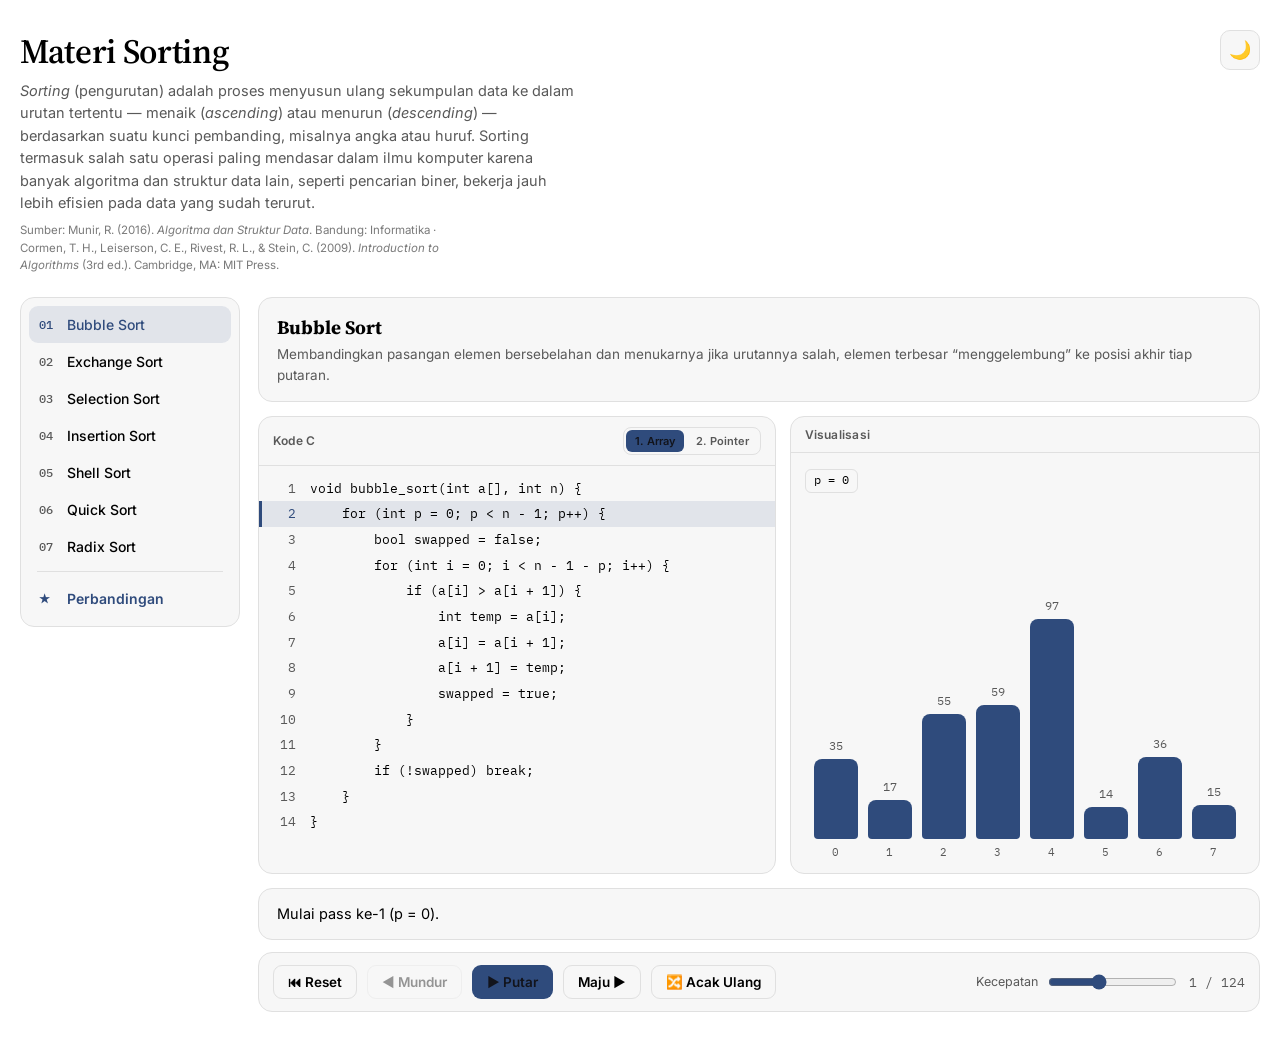
==== lab.html @ ccf7da71 "Split" ====
<!DOCTYPE html>
<html lang="id">

<head>
  <meta charset="UTF-8">
  <meta name="viewport" content="width=device-width, initial-scale=1, viewport-fit=cover">
  <title>Materi Sorting — Laboratorium Algoritma Pengurutan</title>
  <link rel="preconnect" href="https://fonts.googleapis.com">
  <link rel="preconnect" href="https://fonts.gstatic.com" crossorigin>
  <link
    href="https://fonts.googleapis.com/css2?family=Source+Serif+4:opsz,wght@8..60,500;8..60,600;8..60,700&family=Inter:wght@400;500;600;700&family=IBM+Plex+Mono:wght@400;500;600;700&display=swap"
    rel="stylesheet">
  <style>
    :root {
      box-sizing: border-box;
      padding-top: env(safe-area-inset-top, 0px);
      padding-bottom: env(safe-area-inset-bottom, 0px);
      --bg: #121212;
      --panel: #1A1A1A;
      --panel-2: #1A1A1A80;
      --border: #2C2C2C;
      --text: #ECECEC;
      --muted: #9A9A9A;
      --accent: #8FADDD;
      --accent-soft: #8FADDD22;
      --amber: #E0B15E;
      --coral: #E0897B;
      --sage: #84CB9C;
      --violet: #C6A6E0;
      --mono: 'IBM Plex Mono', ui-monospace, monospace;
      --sans: 'Inter', system-ui, sans-serif;
      --serif: 'Source Serif 4', Georgia, serif;
    }

    @media (prefers-color-scheme: light) {
      :root:not([data-theme="dark"]) {
        --bg: #FFFFFF;
        --panel: #F7F7F7;
        --panel-2: #F7F7F7A0;
        --border: #E0E0E0;
        --text: #000000;
        --muted: #595959;
        --accent: #2F4B7C;
        --accent-soft: #2F4B7C1c;
        --amber: #B9862E;
        --coral: #A63A2E;
        --sage: #3E7D53;
        --violet: #7C5AA6;
      }
    }

    :root[data-theme="light"] {
      --bg: #FFFFFF;
      --panel: #F7F7F7;
      --panel-2: #F7F7F7A0;
      --border: #E0E0E0;
      --text: #000000;
      --muted: #595959;
      --accent: #2F4B7C;
      --accent-soft: #2F4B7C1c;
      --amber: #B9862E;
      --coral: #A63A2E;
      --sage: #3E7D53;
      --violet: #7C5AA6;
    }

    :root[data-theme="dark"] {
      --bg: #121212;
      --panel: #1A1A1A;
      --panel-2: #1A1A1A80;
      --border: #2C2C2C;
      --text: #ECECEC;
      --muted: #9A9A9A;
      --accent: #8FADDD;
      --accent-soft: #8FADDD22;
      --amber: #E0B15E;
      --coral: #E0897B;
      --sage: #84CB9C;
      --violet: #C6A6E0;
    }

    html {
      scroll-padding-top: env(safe-area-inset-top, 0px);
      height: 100%;
      -webkit-text-size-adjust: 100%;
    }

    * {
      box-sizing: border-box;
    }

    body {
      margin: 0;
      min-height: 100%;
      background: var(--bg);
      color: var(--text);
      font-family: var(--sans);
      -webkit-font-smoothing: antialiased;
    }

    h1,
    h2,
    h3 {
      font-family: var(--serif);
      font-weight: 600;
    }

    .app {
      max-width: 1280px;
      margin: 0 auto;
      padding: 28px 20px 40px;
    }

    header.top {
      margin-bottom: 22px;
      display: flex;
      align-items: flex-start;
      justify-content: space-between;
      gap: 16px;
    }

    header.top .top-text {
      flex: 1;
      min-width: 0;
    }

    header.top h1 {
      font-size: clamp(24px, 3.4vw, 34px);
      margin: 0 0 6px;
      font-weight: 600;
      letter-spacing: -0.01em;
    }

    header.top p {
      margin: 0;
      color: var(--muted);
      font-size: 14.5px;
      max-width: 62ch;
      line-height: 1.55;
    }

    header.top p.source-note {
      margin-top: 7px;
      font-size: 11.5px;
      opacity: .8;
    }

    header.top p.source-note i {
      font-style: italic;
    }

    .theme-toggle {
      flex: none;
      width: 40px;
      height: 40px;
      border-radius: 10px;
      border: 1px solid var(--border);
      background: var(--panel);
      color: var(--text);
      font-size: 18px;
      line-height: 1;
      cursor: pointer;
      display: flex;
      align-items: center;
      justify-content: center;
      transition: background .15s ease, transform .1s ease;
      margin-top: 2px;
    }

    .theme-toggle:hover {
      background: var(--panel-2);
    }

    .theme-toggle:active {
      transform: scale(.92);
    }

    .layout {
      display: grid;
      grid-template-columns: 220px 1fr;
      gap: 18px;
      align-items: start;
    }

    nav.menu {
      background: var(--panel);
      border: 1px solid var(--border);
      border-radius: 14px;
      padding: 8px;
      position: sticky;
      top: 14px;
      overflow: hidden;
    }

    nav.menu button {
      width: 100%;
      display: flex;
      align-items: center;
      gap: 10px;
      text-align: left;
      background: transparent;
      border: none;
      color: var(--text);
      font-family: var(--sans);
      font-size: 14px;
      font-weight: 500;
      padding: 10px 10px;
      border-radius: 9px;
      cursor: pointer;
      transition: background .15s ease, color .15s ease;
    }

    nav.menu button .num {
      font-family: var(--mono);
      font-size: 12px;
      color: var(--muted);
      width: 18px;
      flex: none;
    }

    nav.menu button:hover {
      background: var(--panel-2);
    }

    nav.menu button.active {
      background: var(--accent-soft);
      color: var(--accent);
    }

    nav.menu button.active .num {
      color: var(--accent);
    }

    main.content {
      min-width: 0;
    }

    .algo-head {
      background: var(--panel);
      border: 1px solid var(--border);
      border-radius: 14px;
      padding: 16px 18px;
      margin-bottom: 14px;
    }

    .algo-head h2 {
      margin: 0 0 4px;
      font-size: 19px;
      font-weight: 700;
    }

    .algo-head p {
      margin: 0;
      color: var(--muted);
      font-size: 13.5px;
      line-height: 1.5;
    }

    .panels {
      display: grid;
      grid-template-columns: 1.1fr 1fr;
      gap: 14px;
    }

    .panel {
      background: var(--panel);
      border: 1px solid var(--border);
      border-radius: 14px;
      overflow: hidden;
      display: flex;
      flex-direction: column;
      min-width: 0;
    }

    .panel-title {
      padding: 10px 14px;
      font-size: 12px;
      font-weight: 600;
      color: var(--muted);
      border-bottom: 1px solid var(--border);
      letter-spacing: 0.02em;
    }

    .code-panel-title {
      display: flex;
      align-items: center;
      justify-content: space-between;
      gap: 10px;
      flex-wrap: wrap;
    }

    .code-mode-toggle {
      display: flex;
      gap: 3px;
      background: var(--panel-2);
      border: 1px solid var(--border);
      border-radius: 8px;
      padding: 2px;
    }

    .code-mode-toggle .mode-btn {
      font-family: var(--sans);
      font-size: 11px;
      font-weight: 600;
      color: var(--muted);
      background: transparent;
      border: none;
      border-radius: 6px;
      padding: 4px 9px;
      cursor: pointer;
      transition: background .15s ease, color .15s ease;
    }

    .code-mode-toggle .mode-btn:hover {
      color: var(--text);
    }

    .code-mode-toggle .mode-btn.active {
      background: var(--accent);
      color: #12141C;
    }

    .code-scroll {
      overflow-x: auto;
      overflow-y: auto;
      max-height: 420px;
      -webkit-overflow-scrolling: touch;
    }

    .code {
      font-family: var(--mono);
      font-size: 12.8px;
      line-height: 1.85;
      padding: 10px 0;
      white-space: pre;
    }

    .code .line {
      display: flex;
      gap: 14px;
      padding: 1px 16px;
      border-left: 3px solid transparent;
      transition: background .2s ease, border-color .2s ease;
    }

    .code .line .ln {
      color: var(--muted);
      width: 18px;
      flex: none;
      text-align: right;
      user-select: none;
    }

    .code .line.hl {
      background: var(--accent-soft);
      border-left-color: var(--accent);
    }

    .code .line.hl .ln {
      color: var(--accent);
    }

    .viz {
      padding: 16px 14px 10px;
      display: flex;
      flex-direction: column;
      gap: 12px;
      min-height: 420px;
    }

    .vars-row {
      display: flex;
      flex-wrap: wrap;
      gap: 6px;
      min-height: 24px;
    }

    .chip {
      font-family: var(--mono);
      font-size: 12px;
      background: var(--panel-2);
      border: 1px solid var(--border);
      color: var(--text);
      padding: 2px 8px;
      border-radius: 6px;
    }

    .bars {
      flex: 1;
      display: flex;
      align-items: flex-end;
      justify-content: center;
      gap: 10px;
      padding: 12px 4px 4px;
      overflow-x: auto;
      -webkit-overflow-scrolling: touch;
    }

    .bar-slot {
      display: flex;
      flex-direction: column;
      align-items: center;
      gap: 6px;
      width: 44px;
      flex: none;
      opacity: 1;
      transition: opacity .25s ease;
    }

    .bar-slot.dim {
      opacity: .3;
    }

    .bar-badge {
      font-family: var(--mono);
      font-size: 11px;
      font-weight: 600;
      color: var(--bg);
      background: var(--amber);
      padding: 1px 6px;
      border-radius: 6px;
      min-height: 18px;
      visibility: hidden;
    }

    .bar-badge.show {
      visibility: visible;
    }

    .bar-value {
      font-family: var(--mono);
      font-size: 12px;
      color: var(--muted);
    }

    .bar-fill {
      width: 100%;
      border-radius: 8px 8px 4px 4px;
      background: var(--accent);
      transition: height .32s cubic-bezier(.4, 0, .2, 1), background-color .22s ease, transform .22s ease;
      transform-origin: bottom center;
    }

    .bar-fill[data-state="compare"] {
      background: var(--amber);
    }

    .bar-fill[data-state="swap"] {
      background: var(--coral);
      transform: scaleY(1.03);
    }

    .bar-fill[data-state="sorted"] {
      background: var(--sage);
    }

    .bar-fill[data-state="pivot"] {
      background: var(--violet);
    }

    .bar-fill[data-state="active"] {
      background: var(--amber);
    }

    .bar-index {
      font-family: var(--mono);
      font-size: 11px;
      color: var(--muted);
    }

    .note-bar {
      background: var(--panel);
      border: 1px solid var(--border);
      border-radius: 14px;
      padding: 14px 18px;
      margin-top: 14px;
      font-size: 14.5px;
      line-height: 1.5;
      min-height: 22px;
    }

    .note-bar b {
      color: var(--accent);
    }

    .controls {
      display: flex;
      align-items: center;
      gap: 10px;
      flex-wrap: wrap;
      margin-top: 12px;
      background: var(--panel);
      border: 1px solid var(--border);
      border-radius: 14px;
      padding: 12px 14px;
    }

    .controls .btn {
      font-family: var(--sans);
      font-weight: 600;
      font-size: 13.5px;
      color: var(--text);
      background: var(--panel-2);
      border: 1px solid var(--border);
      border-radius: 9px;
      padding: 8px 14px;
      cursor: pointer;
      transition: background .15s ease, transform .1s ease;
    }

    .controls .btn:hover {
      background: var(--accent-soft);
    }

    .controls .btn:active {
      transform: scale(.96);
    }

    .controls .btn.primary {
      background: var(--accent);
      color: #12141C;
      border-color: transparent;
    }

    .controls .btn:disabled {
      opacity: .4;
      cursor: not-allowed;
    }

    .controls .spacer {
      flex: 1;
    }

    .controls .progress {
      font-family: var(--mono);
      font-size: 12.5px;
      color: var(--muted);
    }

    .controls .speed-wrap {
      display: flex;
      align-items: center;
      gap: 8px;
      font-size: 12.5px;
      color: var(--muted);
    }

    .controls input[type="range"] {
      accent-color: var(--accent);
    }

    nav.menu .menu-sep {
      height: 1px;
      background: var(--border);
      margin: 6px 8px;
    }

    nav.menu button.compare-btn {
      color: var(--accent);
      font-weight: 600;
    }

    nav.menu button.compare-btn .num {
      color: var(--accent);
    }

    nav.menu button.compare-btn.active {
      background: var(--accent-soft);
    }

    .compare-view {
      display: flex;
      flex-direction: column;
      gap: 14px;
    }

    .compare-table-wrap {
      background: var(--panel);
      border: 1px solid var(--border);
      border-radius: 14px;
      overflow-x: auto;
      padding: 4px;
      -webkit-overflow-scrolling: touch;
    }

    table.compare-table {
      border-collapse: collapse;
      width: 100%;
      min-width: 760px;
    }

    table.compare-table th,
    table.compare-table td {
      padding: 10px 12px;
      text-align: left;
      font-size: 12.8px;
      border-bottom: 1px solid var(--border);
      white-space: nowrap;
    }

    table.compare-table thead th {
      font-size: 11px;
      text-transform: uppercase;
      letter-spacing: .04em;
      color: var(--muted);
      font-weight: 700;
      background: var(--panel-2);
    }

    table.compare-table tbody tr:last-child td {
      border-bottom: none;
    }

    table.compare-table tbody tr:hover {
      background: var(--panel-2);
    }

    table.compare-table td.algo-name {
      font-weight: 600;
      color: var(--text);
    }

    table.compare-table td.mono-cell {
      font-family: var(--mono);
      color: var(--muted);
    }

    table.compare-table td.center {
      text-align: center;
    }

    .tick {
      font-weight: 700;
    }

    .tick.yes {
      color: var(--sage);
    }

    .tick.no {
      color: var(--coral);
    }

    .speed-illus {
      display: flex;
      align-items: center;
      gap: 8px;
      min-width: 130px;
    }

    .speed-illus .track {
      flex: 1;
      height: 7px;
      border-radius: 4px;
      background: var(--panel-2);
      overflow: hidden;
      min-width: 70px;
    }

    .speed-illus .fill {
      height: 100%;
      border-radius: 4px;
    }

    .speed-illus .fill.fast {
      background: var(--sage);
    }

    .speed-illus .fill.mid {
      background: var(--amber);
    }

    .speed-illus .fill.slow {
      background: var(--coral);
    }

    .speed-illus .label {
      font-family: var(--mono);
      font-size: 10.5px;
      color: var(--muted);
      width: 30px;
      flex: none;
    }

    .compare-hint {
      font-size: 12px;
      color: var(--muted);
      padding: 2px 4px 6px;
    }

    .compare-grid {
      display: grid;
      grid-template-columns: repeat(auto-fit, minmax(280px, 1fr));
      gap: 14px;
    }

    .compare-card {
      background: var(--panel);
      border: 1px solid var(--border);
      border-radius: 14px;
      padding: 16px 18px;
      display: flex;
      flex-direction: column;
      gap: 10px;
    }

    .compare-card h3 {
      margin: 0;
      font-size: 16px;
      font-weight: 700;
    }

    .compare-card-head {
      display: flex;
      align-items: center;
      justify-content: space-between;
      gap: 10px;
    }

    .rank-badge {
      font-family: var(--mono);
      font-size: 11px;
      font-weight: 700;
      color: var(--accent);
      background: var(--accent-soft);
      padding: 3px 9px;
      border-radius: 999px;
      flex: none;
      white-space: nowrap;
    }

    .compare-speed-row {
      display: flex;
      align-items: center;
      gap: 8px;
    }

    .compare-speed-row .speed-label {
      font-size: 11px;
      color: var(--muted);
      flex: none;
    }

    .compare-speed-row .speed-illus {
      flex: 1;
      min-width: 0;
    }

    .compare-chips {
      display: flex;
      flex-wrap: wrap;
      gap: 6px;
    }

    .compare-chips .chip {
      font-size: 11.5px;
    }

    .compare-chips .chip b {
      color: var(--accent);
      font-weight: 600;
    }

    .pm-grid {
      display: grid;
      grid-template-columns: 1fr 1fr;
      gap: 12px;
    }

    .pm-col h4 {
      margin: 0 0 6px;
      font-size: 11.5px;
      text-transform: uppercase;
      letter-spacing: .04em;
      font-weight: 700;
    }

    .pm-col.plus h4 {
      color: var(--sage);
    }

    .pm-col.minus h4 {
      color: var(--coral);
    }

    .pm-col ul {
      margin: 0;
      padding: 0;
      list-style: none;
      display: flex;
      flex-direction: column;
      gap: 6px;
    }

    .pm-col li {
      font-size: 12.8px;
      line-height: 1.45;
      color: var(--text);
      padding-left: 16px;
      position: relative;
    }

    .pm-col.plus li::before {
      content: "+";
      position: absolute;
      left: 0;
      color: var(--sage);
      font-weight: 700;
    }

    .pm-col.minus li::before {
      content: "\2212";
      position: absolute;
      left: 0;
      color: var(--coral);
      font-weight: 700;
    }

    @media (max-width:520px) {
      .pm-grid {
        grid-template-columns: 1fr;
      }
    }

    @media (max-width:900px) {
      .layout {
        grid-template-columns: 1fr;
      }

      nav.menu {
        position: static;
        display: flex;
        overflow-x: auto;
        gap: 2px;
        padding: 6px;
        -webkit-overflow-scrolling: touch;
      }

      nav.menu button {
        width: auto;
        white-space: nowrap;
      }

      nav.menu .menu-sep {
        width: 1px;
        height: auto;
        align-self: stretch;
        margin: 2px 4px;
        flex: none;
      }

      .panels {
        grid-template-columns: 1fr;
      }

      .code-scroll {
        max-height: 260px;
      }

      .viz {
        min-height: 280px;
      }
    }

    @media (max-width:600px) {
      .app {
        padding: 16px 12px 28px;
      }

      header.top {
        gap: 10px;
      }

      header.top p {
        font-size: 13.5px;
      }

      .theme-toggle {
        width: 36px;
        height: 36px;
        font-size: 16px;
      }

      .algo-head {
        padding: 14px 14px;
      }

      .panel-title {
        padding: 9px 12px;
      }

      .controls {
        padding: 10px 10px;
        gap: 8px;
      }

      .controls .btn {
        flex: 1 1 auto;
        padding: 9px 10px;
        font-size: 12.5px;
        text-align: center;
      }

      .controls .spacer {
        flex-basis: 100%;
        height: 0;
      }

      .controls .speed-wrap {
        flex: 1 1 auto;
      }

      .controls .progress {
        margin-left: auto;
      }

      .bar-slot {
        width: 34px;
        gap: 4px;
      }

      .bar-value {
        font-size: 11px;
      }

      .bar-index {
        font-size: 10px;
      }

      /* Tabel perbandingan disembunyikan di layar sempit; info yang sama
       sudah tersedia lebih rapi lewat kartu di bawahnya. */
      .compare-table-wrap {
        display: none;
      }

      .compare-hint {
        padding: 0 2px 8px;
      }

      .compare-grid {
        grid-template-columns: 1fr;
      }

      .compare-card {
        padding: 14px 14px;
      }
    }

    @media (prefers-reduced-motion: reduce) {

      .bar-fill,
      .bar-slot,
      .code .line {
        transition: none !important;
      }
    }
  </style>
</head>

<body>
  <div class="app">

    <header class="top">
      <div class="top-text">
        <h1>Materi Sorting</h1>
        <p><i>Sorting</i> (pengurutan) adalah proses menyusun ulang sekumpulan data ke dalam urutan tertentu — menaik
          (<i>ascending</i>) atau menurun (<i>descending</i>) — berdasarkan suatu kunci pembanding, misalnya angka atau
          huruf. Sorting termasuk salah satu operasi paling mendasar dalam ilmu komputer karena banyak algoritma dan
          struktur data lain, seperti pencarian biner, bekerja jauh lebih efisien pada data yang sudah terurut.</p>
        <p class="source-note">Sumber: Munir, R. (2016). <i>Algoritma dan Struktur Data</i>. Bandung: Informatika
          &middot; Cormen, T. H., Leiserson, C. E., Rivest, R. L., &amp; Stein, C. (2009). <i>Introduction to
            Algorithms</i> (3rd ed.). Cambridge, MA: MIT Press.</p>
      </div>
      <button id="themeToggle" class="theme-toggle" title="Ganti tema terang/gelap"
        aria-label="Ganti tema terang/gelap">🌙</button>
    </header>

    <div class="layout">
      <nav class="menu" id="menu"></nav>

      <main class="content">
        <div id="algoView">
          <div class="algo-head">
            <h2 id="algoTitle"></h2>
            <p id="algoDesc"></p>
          </div>

          <div class="panels">
            <section class="panel">
              <div class="panel-title code-panel-title">
                <span>Kode C</span>
                <div class="code-mode-toggle" role="group" aria-label="Mode kode">
                  <button type="button" class="mode-btn active" data-mode="array">1. Array</button>
                  <button type="button" class="mode-btn" data-mode="pointer">2. Pointer</button>
                </div>
              </div>
              <div class="code-scroll">
                <div class="code" id="codeBox"></div>
              </div>
            </section>
            <section class="panel">
              <div class="panel-title">Visualisasi</div>
              <div class="viz">
                <div class="vars-row" id="varsRow"></div>
                <div class="bars" id="bars"></div>
              </div>
            </section>
          </div>

          <div class="note-bar" id="noteBar">Tekan <b>Putar</b> untuk memulai animasi.</div>

          <div class="controls">
            <button class="btn" id="btnReset" title="Ke langkah awal">⏮ Reset</button>
            <button class="btn" id="btnPrev" title="Langkah sebelumnya">◀ Mundur</button>
            <button class="btn primary" id="btnPlay">▶ Putar</button>
            <button class="btn" id="btnNext" title="Langkah berikutnya">Maju ▶</button>
            <button class="btn" id="btnShuffle">🔀 Acak Ulang</button>
            <div class="spacer"></div>
            <div class="speed-wrap">
              <span>Kecepatan</span>
              <input type="range" id="speed" min="60" max="900" value="380">
            </div>
            <div class="progress" id="progress">0 / 0</div>
          </div>
        </div>

        <div id="compareView" class="compare-view" style="display:none">
          <div class="algo-head">
            <h2>Perbandingan 7 Algoritma Sorting</h2>
            <p>Kompleksitas waktu &amp; ruang, kestabilan, serta kelebihan (+) dan kekurangan (\u2212) tiap algoritma
              yang ada di sebelah kiri.</p>
          </div>
          <div class="compare-table-wrap">
            <table class="compare-table" id="compareTable">
              <thead>
                <tr>
                  <th>Peringkat**</th>
                  <th>Algoritma</th>
                  <th>Kecepatan relatif*</th>
                  <th>Stabil</th>
                  <th>In-place</th>
                  <th>Adaptif</th>
                </tr>
              </thead>
              <tbody id="compareTableBody"></tbody>
            </table>
          </div>
          <div class="compare-hint">*Ilustrasi performa relatif untuk data berukuran besar (perkiraan, bukan hasil
            benchmark presisi). **Diurutkan dari yang paling sering dipakai &amp; paling mudah dipelajari, ke yang
            paling jarang.</div>
          <div class="compare-grid" id="compareGrid"></div>
        </div>
      </main>
    </div>
  </div>

  <script>
    (function () {
      "use strict";

      /* ---------- utils ---------- */
      function randomArray(n) {
        const arr = [];
        for (let i = 0; i < n; i++) arr.push(10 + Math.floor(Math.random() * 89));
        return arr;
      }
      function cloneArr(a) { return a.slice(); }
      function range(n) { return Array.from({ length: n }, (_, i) => i); }

      /* ---------- step factory ---------- */
      function baseStep(a, sortedSet, n) {
        return {
          line: 0, array: a.slice(), compare: [], swap: [], sorted: sortedSet.slice(),
          pivot: null, active: null, range: [0, n - 1], badge: null, vars: {}, note: ""
        };
      }

      /* =========================================================
         ALGORITHM DEFINITIONS
         each: { name, desc, code:[lines], build(arr) -> steps[] }
      ========================================================== */
      const ALGORITHMS = {};

      /* ---- 1. Bubble Sort ---- */
      ALGORITHMS.bubble = {
        name: "Bubble Sort",
        desc: "Membandingkan pasangan elemen bersebelahan dan menukarnya jika urutannya salah, elemen terbesar \u201cmenggelembung\u201d ke posisi akhir tiap putaran.",
        code: [
          "void bubble_sort(int a[], int n) {",
          "    for (int p = 0; p < n - 1; p++) {",
          "        bool swapped = false;",
          "        for (int i = 0; i < n - 1 - p; i++) {",
          "            if (a[i] > a[i + 1]) {",
          "                int temp = a[i];",
          "                a[i] = a[i + 1];",
          "                a[i + 1] = temp;",
          "                swapped = true;",
          "            }",
          "        }",
          "        if (!swapped) break;",
          "    }",
          "}"
        ],
        codePointer: [
          "void bubble_sort(int *a, int n) {",
          "    for (int pass = 0; pass < n - 1; pass++) {",
          "        bool swapped = false;",
          "        for (int *ptr = a; ptr < a + n - 1 - pass; ptr++) {",
          "            if (*ptr > *(ptr + 1)) {",
          "                int temp = *ptr;",
          "                *ptr = *(ptr + 1);",
          "                *(ptr + 1) = temp;",
          "                swapped = true;",
          "            }",
          "        }",
          "        if (!swapped) break;",
          "    }",
          "}"
        ],
        build(arr) {
          const a = cloneArr(arr), n = a.length, steps = [];
          let sortedSet = [];
          const push = (o) => steps.push(Object.assign(baseStep(a, sortedSet, n), o));
          for (let p = 0; p < n - 1; p++) {
            push({ line: 1, vars: { p }, note: `Mulai pass ke-${p + 1} (p = ${p}).` });
            let swapped = false;
            push({ line: 2, vars: { p }, note: "swapped diset false." });
            for (let i = 0; i < n - 1 - p; i++) {
              push({ line: 3, vars: { p, i }, note: `Periksa indeks i = ${i}.` });
              push({ line: 4, compare: [i, i + 1], vars: { p, i }, note: `Bandingkan a[${i}] = ${a[i]} dengan a[${i + 1}] = ${a[i + 1]}.` });
              if (a[i] > a[i + 1]) {
                push({ line: 5, compare: [i, i + 1], vars: { p, i }, note: "a[i] lebih besar \u2014 simpan sementara ke temp." });
                const t = a[i]; a[i] = a[i + 1]; a[i + 1] = t;
                push({ line: 7, swap: [i, i + 1], vars: { p, i }, note: `Tukar posisi: a[${i}] \u2194 a[${i + 1}].` });
                swapped = true;
                push({ line: 8, vars: { p, i }, note: "swapped = true." });
              }
            }
            sortedSet = sortedSet.concat([n - 1 - p]);
            push({ line: 11, sorted: sortedSet.slice(), vars: { p }, note: swapped ? "Belum sepenuhnya terurut, lanjut ke pass berikutnya." : "Tidak ada penukaran \u2014 array sudah terurut, keluar lebih awal." });
            if (!swapped) {
              for (let k = 0; k < n - 1 - p; k++) if (!sortedSet.includes(k)) sortedSet.push(k);
              push({ line: 11, sorted: sortedSet.slice(), note: "break \u2014 keluar dari loop." });
              break;
            }
          }
          push({ line: 13, sorted: range(n), note: "Selesai! Array sudah terurut." });
          return steps;
        }
      };

      /* ---- 2. Exchange Sort ---- */
      ALGORITHMS.exchange = {
        name: "Exchange Sort",
        desc: "Setiap elemen a[i] dibandingkan langsung dengan semua elemen di sebelah kanannya, dan ditukar segera saat ditemukan nilai yang lebih kecil.",
        code: [
          "void exchange_sort(int a[], int n) {",
          "    for (int i = 0; i < n - 1; i++) {",
          "        for (int j = i + 1; j < n; j++) {",
          "            if (a[i] > a[j]) {",
          "                int temp = a[i];",
          "                a[i] = a[j];",
          "                a[j] = temp;",
          "            }",
          "        }",
          "    }",
          "}"
        ],
        codePointer: [
          "void exchange_sort(int *a, int n) {",
          "    for (int *pi = a; pi < a + n - 1; pi++) {",
          "        for (int *pj = pi + 1; pj < a + n; pj++) {",
          "            if (*pi > *pj) {",
          "                int temp = *pi;",
          "                *pi = *pj;",
          "                *pj = temp;",
          "            }",
          "        }",
          "    }",
          "}"
        ],
        build(arr) {
          const a = cloneArr(arr), n = a.length, steps = [];
          let sortedSet = [];
          const push = (o) => steps.push(Object.assign(baseStep(a, sortedSet, n), o));
          for (let i = 0; i < n - 1; i++) {
            push({ line: 1, vars: { i }, note: `Mulai i = ${i}.` });
            for (let j = i + 1; j < n; j++) {
              push({ line: 2, vars: { i, j }, note: `j = ${j}.` });
              push({ line: 3, compare: [i, j], vars: { i, j }, note: `Bandingkan a[${i}] = ${a[i]} dengan a[${j}] = ${a[j]}.` });
              if (a[i] > a[j]) {
                const t = a[i]; a[i] = a[j]; a[j] = t;
                push({ line: 6, swap: [i, j], vars: { i, j }, note: `a[${i}] > a[${j}] \u2014 tukar keduanya.` });
              }
            }
            sortedSet = sortedSet.concat([i]);
            push({ line: 9, sorted: sortedSet.slice(), vars: { i }, note: `a[${i}] kini nilai terkecil dari sisa data \u2014 posisi final.` });
          }
          push({ line: 10, sorted: range(n), note: "Selesai! Array sudah terurut." });
          return steps;
        }
      };

      /* ---- 3. Selection Sort ---- */
      ALGORITHMS.selection = {
        name: "Selection Sort",
        desc: "Mencari elemen terkecil dari sisa data yang belum terurut, lalu menukarnya ke posisi paling depan bagian yang belum terurut.",
        code: [
          "void selection_sort(int a[], int n) {",
          "    for (int i = 0; i < n - 1; i++) {",
          "        int min_idx = i;",
          "        for (int j = i + 1; j < n; j++) {",
          "            if (a[j] < a[min_idx]) {",
          "                min_idx = j;",
          "            }",
          "        }",
          "        int temp = a[i];",
          "        a[i] = a[min_idx];",
          "        a[min_idx] = temp;",
          "    }",
          "}"
        ],
        codePointer: [
          "void selection_sort(int *a, int n) {",
          "    for (int *pi = a; pi < a + n - 1; pi++) {",
          "        int *pmin = pi;",
          "        for (int *pj = pi + 1; pj < a + n; pj++) {",
          "            if (*pj < *pmin) {",
          "                pmin = pj;",
          "            }",
          "        }",
          "        int temp = *pi;",
          "        *pi = *pmin;",
          "        *pmin = temp;",
          "    }",
          "}"
        ],
        build(arr) {
          const a = cloneArr(arr), n = a.length, steps = [];
          let sortedSet = [];
          const push = (o) => steps.push(Object.assign(baseStep(a, sortedSet, n), o));
          for (let i = 0; i < n - 1; i++) {
            push({ line: 1, vars: { i }, note: `Mulai i = ${i}.` });
            let min_idx = i;
            push({ line: 2, active: min_idx, vars: { i, min_idx }, note: `Asumsikan sementara min_idx = i = ${i}.` });
            for (let j = i + 1; j < n; j++) {
              push({ line: 3, active: min_idx, vars: { i, j, min_idx }, note: `j = ${j}.` });
              push({ line: 4, compare: [j, min_idx], active: min_idx, vars: { i, j, min_idx }, note: `Bandingkan a[${j}] = ${a[j]} dengan a[min_idx] = ${a[min_idx]}.` });
              if (a[j] < a[min_idx]) {
                min_idx = j;
                push({ line: 5, active: min_idx, vars: { i, j, min_idx }, note: `Ditemukan nilai lebih kecil \u2014 min_idx = ${min_idx}.` });
              }
            }
            if (min_idx !== i) {
              const t = a[i]; a[i] = a[min_idx]; a[min_idx] = t;
              push({ line: 10, swap: [i, min_idx], vars: { i, min_idx }, note: `Tukar a[${i}] dengan a[${min_idx}] (nilai terkecil).` });
            } else {
              push({ line: 10, vars: { i, min_idx }, note: `a[${i}] sudah yang terkecil \u2014 tidak perlu ditukar.` });
            }
            sortedSet = sortedSet.concat([i]);
            push({ line: 11, sorted: sortedSet.slice(), vars: { i }, note: `Posisi ${i} final.` });
          }
          push({ line: 12, sorted: range(n), note: "Selesai! Array sudah terurut." });
          return steps;
        }
      };

      /* ---- 4. Insertion Sort ---- */
      ALGORITHMS.insertion = {
        name: "Insertion Sort",
        desc: "Mengambil satu elemen sebagai \u201ckey\u201d, lalu menggeser elemen-elemen yang lebih besar ke kanan sampai key bisa disisipkan pada posisi yang tepat.",
        code: [
          "void insertion_sort(int a[], int n) {",
          "    for (int i = 1; i < n; i++) {",
          "        int key = a[i];",
          "        int j = i - 1;",
          "        while (j >= 0 && a[j] > key) {",
          "            a[j + 1] = a[j];",
          "            j--;",
          "        }",
          "        a[j + 1] = key;",
          "    }",
          "}"
        ],
        codePointer: [
          "void insertion_sort(int *a, int n) {",
          "    for (int *pi = a + 1; pi < a + n; pi++) {",
          "        int key = *pi;",
          "        int *pj = pi - 1;",
          "        while (pj >= a && *pj > key) {",
          "            *(pj + 1) = *pj;",
          "            pj--;",
          "        }",
          "        *(pj + 1) = key;",
          "    }",
          "}"
        ],
        build(arr) {
          const a = cloneArr(arr), n = a.length, steps = [];
          const push = (o) => steps.push(Object.assign(baseStep(a, range(1), n), o));
          for (let i = 1; i < n; i++) {
            push({ line: 1, sorted: range(i), vars: { i }, note: `Mulai i = ${i}.` });
            const key = a[i];
            push({ line: 2, sorted: range(i), active: i, vars: { i, key }, note: `key = a[${i}] = ${key}.` });
            let j = i - 1;
            push({ line: 3, sorted: range(i), active: i, vars: { i, j, key }, note: `j = ${j}.` });
            while (j >= 0 && a[j] > key) {
              push({ line: 4, sorted: range(i), compare: [j], active: i, vars: { j, key }, note: `a[${j}] = ${a[j]} > key (${key}) \u2014 harus digeser.` });
              a[j + 1] = a[j];
              push({ line: 5, sorted: range(i), swap: [j, j + 1], vars: { j, key }, note: `Geser a[${j}] ke posisi ${j + 1}.` });
              j--;
              push({ line: 6, sorted: range(i), vars: { j, key }, note: `j-- \u2192 j = ${j}.` });
            }
            a[j + 1] = key;
            push({ line: 8, sorted: range(i + 1), vars: { j, key }, note: `Sisipkan key (${key}) di posisi ${j + 1}.` });
          }
          push({ line: 10, sorted: range(n), note: "Selesai! Array sudah terurut." });
          return steps;
        }
      };

      /* ---- 5. Shell Sort ---- */
      ALGORITHMS.shell = {
        name: "Shell Sort",
        desc: "Membandingkan elemen dengan jarak (gap) tertentu; gap mengecil tiap putaran hingga akhirnya menjadi insertion sort biasa pada gap = 1.",
        code: [
          "void shell_sort(int a[], int n) {",
          "    for (int gap = n / 2; gap > 0; gap /= 2) {",
          "        for (int i = gap; i < n; i++) {",
          "            int temp = a[i];",
          "            int j = i;",
          "            while (j >= gap && a[j - gap] > temp) {",
          "                a[j] = a[j - gap];",
          "                j -= gap;",
          "            }",
          "            a[j] = temp;",
          "        }",
          "    }",
          "}"
        ],
        codePointer: [
          "void shell_sort(int *a, int n) {",
          "    for (int gap = n / 2; gap > 0; gap /= 2) {",
          "        for (int *pi = a + gap; pi < a + n; pi++) {",
          "            int temp = *pi;",
          "            int *pj = pi;",
          "            while (pj >= a + gap && *(pj - gap) > temp) {",
          "                *pj = *(pj - gap);",
          "                pj -= gap;",
          "            }",
          "            *pj = temp;",
          "        }",
          "    }",
          "}"
        ],
        build(arr) {
          const a = cloneArr(arr), n = a.length, steps = [];
          const push = (o) => steps.push(Object.assign(baseStep(a, [], n), o));
          for (let gap = Math.floor(n / 2); gap > 0; gap = Math.floor(gap / 2)) {
            push({ line: 1, vars: { gap }, note: `gap = ${gap}.` });
            for (let i = gap; i < n; i++) {
              push({ line: 2, vars: { gap, i }, note: `i = ${i}.` });
              const temp = a[i];
              push({ line: 3, active: i, vars: { gap, i, temp }, note: `temp = a[${i}] = ${temp}.` });
              let j = i;
              push({ line: 4, active: i, vars: { gap, i, j }, note: `j = ${j}.` });
              while (j >= gap && a[j - gap] > temp) {
                push({ line: 5, compare: [j - gap], active: i, vars: { gap, j, temp }, note: `a[${j - gap}] = ${a[j - gap]} > temp (${temp}) \u2014 geser.` });
                a[j] = a[j - gap];
                push({ line: 6, swap: [j - gap, j], vars: { gap, j, temp }, note: `a[${j}] = a[${j - gap}].` });
                j -= gap;
                push({ line: 7, vars: { gap, j, temp }, note: `j -= gap \u2192 j = ${j}.` });
              }
              a[j] = temp;
              push({ line: 9, vars: { gap, j, temp }, note: `Tempatkan temp (${temp}) di posisi ${j}.` });
            }
          }
          push({ line: 12, sorted: range(n), note: "Selesai! gap = 0, array sudah terurut." });
          return steps;
        }
      };

      /* ---- 6. Quick Sort ---- */
      ALGORITHMS.quick = {
        name: "Quick Sort",
        desc: "Memilih pivot, memindahkan elemen yang lebih kecil ke kiri dan yang lebih besar ke kanan, lalu mengurutkan tiap bagian secara rekursif.",
        code: [
          "void quick_sort(int a[], int low, int high) {",
          "    if (low < high) {",
          "        int pivot = a[high];",
          "        int i = low - 1;",
          "        for (int j = low; j < high; j++) {",
          "            if (a[j] < pivot) {",
          "                i++;",
          "                int temp = a[i];",
          "                a[i] = a[j];",
          "                a[j] = temp;",
          "            }",
          "        }",
          "        int temp = a[i + 1];",
          "        a[i + 1] = a[high];",
          "        a[high] = temp;",
          "        int pi = i + 1;",
          "        quick_sort(a, low, pi - 1);",
          "        quick_sort(a, pi + 1, high);",
          "    }",
          "}"
        ],
        codePointer: [
          "void quick_sort(int *a, int low, int high) {",
          "    if (low < high) {",
          "        int pivot = a[high];",
          "        int *iptr = a + low - 1;",
          "        for (int *jptr = a + low; jptr < a + high; jptr++) {",
          "            if (*jptr < pivot) {",
          "                iptr++;",
          "                int temp = *iptr;",
          "                *iptr = *jptr;",
          "                *jptr = temp;",
          "            }",
          "        }",
          "        int temp = *(iptr + 1);",
          "        *(iptr + 1) = a[high];",
          "        a[high] = temp;",
          "        int pi = (iptr - a) + 1;",
          "        quick_sort(a, low, pi - 1);",
          "        quick_sort(a, pi + 1, high);",
          "    }",
          "}"
        ],
        build(arr) {
          const a = cloneArr(arr), n = a.length, steps = [];
          let sortedSet = [];
          const push = (o) => steps.push(Object.assign(baseStep(a, sortedSet, n), o));

          function recurse(low, high) {
            push({ line: 1, range: [Math.max(low, 0), Math.min(high, n - 1)], vars: { low, high }, note: `Panggil quick_sort(low = ${low}, high = ${high}).` });
            if (low < high) {
              const pivot = a[high];
              push({ line: 2, range: [low, high], pivot: high, vars: { low, high, pivot }, note: `pivot = a[${high}] = ${pivot}.` });
              let i = low - 1;
              push({ line: 3, range: [low, high], pivot: high, vars: { low, high, i }, note: `i = ${i}.` });
              for (let j = low; j < high; j++) {
                push({ line: 4, range: [low, high], pivot: high, vars: { i, j }, note: `j = ${j}.` });
                push({ line: 5, range: [low, high], compare: [j, high], pivot: high, vars: { i, j, pivot }, note: `Bandingkan a[${j}] = ${a[j]} dengan pivot (${pivot}).` });
                if (a[j] < pivot) {
                  i++;
                  push({ line: 6, range: [low, high], pivot: high, vars: { i, j }, note: `Lebih kecil dari pivot \u2014 i++ \u2192 i = ${i}.` });
                  const t = a[i]; a[i] = a[j]; a[j] = t;
                  push({ line: 9, range: [low, high], swap: [i, j], pivot: high, vars: { i, j }, note: `Tukar a[${i}] dengan a[${j}].` });
                }
              }
              const t2 = a[i + 1]; a[i + 1] = a[high]; a[high] = t2;
              push({ line: 14, range: [low, high], swap: [i + 1, high], vars: { low, high }, note: `Tempatkan pivot ke posisi finalnya (${i + 1}).` });
              const pi = i + 1;
              sortedSet = sortedSet.concat([pi]);
              push({ line: 15, range: [low, high], sorted: sortedSet.slice(), vars: { pi }, note: `pi = ${pi} \u2014 posisi pivot sudah final.` });
              push({ line: 16, range: [low, high], sorted: sortedSet.slice(), vars: { low, high: pi - 1 }, note: `Rekursi ke bagian kiri (low = ${low}, high = ${pi - 1}).` });
              recurse(low, pi - 1);
              push({ line: 17, range: [low, high], sorted: sortedSet.slice(), vars: { low: pi + 1, high }, note: `Rekursi ke bagian kanan (low = ${pi + 1}, high = ${high}).` });
              recurse(pi + 1, high);
            } else if (low === high && low >= 0 && low < n) {
              sortedSet = sortedSet.concat([low]).filter((v, idx, arr2) => arr2.indexOf(v) === idx);
              push({ line: 1, sorted: sortedSet.slice(), vars: { low, high }, note: `Subarray tunggal (indeks ${low}) \u2014 sudah terurut.` });
            }
          }
          recurse(0, n - 1);
          push({ line: 19, sorted: range(n), range: [0, n - 1], note: "Selesai! Array sudah terurut." });
          return steps;
        }
      };

      /* ---- 7. Radix Sort ---- */
      ALGORITHMS.radix = {
        name: "Radix Sort",
        desc: "Mengurutkan angka berdasarkan tiap digit, dimulai dari digit satuan hingga digit paling signifikan, memakai counting sort sebagai langkah bantuan.",
        code: [
          "void radix_sort(int a[], int n) {",
          "    int max = get_max(a, n);",
          "    for (int exp = 1; max / exp > 0; exp *= 10) {",
          "        int output[n];",
          "        int count[10] = {0};",
          "        for (int i = 0; i < n; i++)",
          "            count[(a[i] / exp) % 10]++;",
          "        for (int i = 1; i < 10; i++)",
          "            count[i] += count[i - 1];",
          "        for (int i = n - 1; i >= 0; i--) {",
          "            int digit = (a[i] / exp) % 10;",
          "            output[count[digit] - 1] = a[i];",
          "            count[digit]--;",
          "        }",
          "        for (int i = 0; i < n; i++)",
          "            a[i] = output[i];",
          "    }",
          "}"
        ],
        codePointer: [
          "void radix_sort(int *a, int n) {",
          "    int max = get_max(a, n);",
          "    for (int exp = 1; max / exp > 0; exp *= 10) {",
          "        int output[n];",
          "        int count[10] = {0};",
          "        for (int *p = a; p < a + n; p++)",
          "            count[(*p / exp) % 10]++;",
          "        for (int *c = count + 1; c < count + 10; c++)",
          "            *c += *(c - 1);",
          "        for (int *p = a + n - 1; p >= a; p--) {",
          "            int digit = (*p / exp) % 10;",
          "            output[count[digit] - 1] = *p;",
          "            count[digit]--;",
          "        }",
          "        for (int *p = a, *q = output; p < a + n; p++, q++)",
          "            *p = *q;",
          "    }",
          "}"
        ],
        build(arr) {
          let a = cloneArr(arr); const n = a.length; const steps = [];
          const push = (o) => steps.push(Object.assign(baseStep(a, [], n), o));
          const max = Math.max(...a);
          push({ line: 1, vars: { max }, note: `Nilai maksimum = ${max} (menentukan jumlah digit).` });
          for (let exp = 1; Math.floor(max / exp) > 0; exp *= 10) {
            push({ line: 2, vars: { exp }, note: `Pass baru untuk digit dengan exp = ${exp}.` });
            const count = new Array(10).fill(0);
            push({ line: 4, vars: { exp }, note: "Inisialisasi count[0..9] = 0." });
            for (let i = 0; i < n; i++) {
              const digit = Math.floor(a[i] / exp) % 10;
              count[digit]++;
              push({ line: 6, active: i, badge: { index: i, text: String(digit) }, vars: { i, digit }, note: `Digit a[${i}] = ${a[i]} adalah ${digit} \u2014 count[${digit}]++.` });
            }
            for (let i = 1; i < 10; i++) count[i] += count[i - 1];
            push({ line: 8, note: "Akumulasi count menjadi prefix sum (posisi akhir tiap digit)." });
            const output = new Array(n);
            for (let i = n - 1; i >= 0; i--) {
              const digit = Math.floor(a[i] / exp) % 10;
              output[count[digit] - 1] = a[i];
              count[digit]--;
              push({ line: 11, active: i, badge: { index: i, text: String(digit) }, vars: { i, digit }, note: `Tempatkan a[${i}] = ${a[i]} (digit ${digit}) ke posisi output ke-${count[digit] + 1}.` });
            }
            a = output.slice();
            push({ line: 15, array: a.slice(), note: "Salin output kembali ke array a." });
          }
          push({ line: 16, array: a.slice(), sorted: range(n), note: "Selesai! Semua digit sudah diproses." });
          return steps;
        }
      };

      const ORDER = ["bubble", "exchange", "selection", "insertion", "shell", "quick", "radix"];

      /* ---------- perbandingan algoritma ---------- */
      const COMPARE = {
        bubble: {
          best: "O(n)", avg: "O(n\u00B2)", worst: "O(n\u00B2)", space: "O(1)",
          stable: true, inPlace: true, adaptive: true, speedRank: 5, usageRank: 1,
          plus: [
            "Sangat mudah dipahami dan diimplementasikan",
            "Ada deteksi dini (flag swapped) sehingga cepat jika data sudah hampir terurut",
            "Stabil \u2014 urutan elemen yang nilainya sama tidak berubah"
          ],
          minus: [
            "Sangat lambat untuk data besar karena banyak perbandingan & penukaran",
            "Jarang dipakai untuk kebutuhan produksi nyata",
            "Jumlah swap bisa jauh lebih banyak dibanding algoritma lain"
          ]
        },
        exchange: {
          best: "O(n\u00B2)", avg: "O(n\u00B2)", worst: "O(n\u00B2)", space: "O(1)",
          stable: false, inPlace: true, adaptive: false, speedRank: 7, usageRank: 7,
          plus: [
            "Konsep sederhana, mirip selection sort tapi langsung menukar",
            "Mudah dijelaskan untuk pembelajaran dasar struktur data",
            "Tidak butuh memori tambahan (in-place)"
          ],
          minus: [
            "Selalu O(n\u00B2) walau data sudah terurut, tidak ada early-exit",
            "Jumlah penukaran cenderung lebih banyak dari selection sort",
            "Tidak stabil"
          ]
        },
        selection: {
          best: "O(n\u00B2)", avg: "O(n\u00B2)", worst: "O(n\u00B2)", space: "O(1)",
          stable: false, inPlace: true, adaptive: false, speedRank: 6, usageRank: 3,
          plus: [
            "Jumlah penukaran minimal, maksimal (n\u22121) kali",
            "Cocok saat operasi tulis/tukar data mahal (mis. ke memori flash)",
            "In-place, tidak butuh memori tambahan"
          ],
          minus: [
            "Tetap O(n\u00B2) meski array sudah terurut, tidak ada early-exit",
            "Tidak stabil (bisa mengubah urutan elemen bernilai sama)",
            "Kurang efisien untuk data besar"
          ]
        },
        insertion: {
          best: "O(n)", avg: "O(n\u00B2)", worst: "O(n\u00B2)", space: "O(1)",
          stable: true, inPlace: true, adaptive: true, speedRank: 4, usageRank: 2,
          plus: [
            "Sangat efisien untuk data kecil atau yang sudah hampir terurut",
            "Stabil dan sederhana",
            "Sering dipakai sebagai bagian dari algoritma hybrid (mis. Timsort)"
          ],
          minus: [
            "Tidak efisien untuk data besar & acak karena banyak pergeseran elemen",
            "Kompleksitas rata-rata & terburuk tetap O(n\u00B2)"
          ]
        },
        shell: {
          best: "O(n log n)", avg: "\u2248O(n^1.3)", worst: "O(n\u00B2)", space: "O(1)",
          stable: false, inPlace: true, adaptive: false, speedRank: 3, usageRank: 5,
          plus: [
            "Lebih cepat dari insertion sort biasa karena elemen bisa \u201cmeloncat\u201d lewat gap",
            "In-place, tidak butuh memori tambahan",
            "Performa cukup baik untuk data berukuran menengah"
          ],
          minus: [
            "Kompleksitas bergantung pada deret gap yang dipilih, sulit dianalisis pasti",
            "Tidak stabil",
            "Masih kalah cepat dari quick sort / merge sort untuk data besar"
          ]
        },
        quick: {
          best: "O(n log n)", avg: "O(n log n)", worst: "O(n\u00B2)", space: "O(log n)",
          stable: false, inPlace: true, adaptive: false, speedRank: 2, usageRank: 4,
          plus: [
            "Rata-rata sangat cepat, salah satu algoritma sort tercepat di praktik",
            "In-place, hanya butuh memori stack rekursi (hemat dibanding merge sort)",
            "Performa cache yang baik karena mengakses data secara lokal"
          ],
          minus: [
            "Worst-case O(n\u00B2) jika pivot yang dipilih selalu buruk",
            "Tidak stabil",
            "Rekursi dalam bisa berisiko stack overflow pada data sangat besar"
          ]
        },
        radix: {
          best: "O(d\u00B7(n+k))", avg: "O(d\u00B7(n+k))", worst: "O(d\u00B7(n+k))", space: "O(n+k)",
          stable: true, inPlace: false, adaptive: false, speedRank: 1, usageRank: 6,
          plus: [
            "Bisa lebih cepat dari O(n log n) untuk integer dengan jumlah digit terbatas",
            "Stabil",
            "Tidak berbasis perbandingan, sehingga tidak terikat batas bawah O(n log n)"
          ],
          minus: [
            "Hanya cocok untuk data seperti integer/string dengan format tetap, tidak general-purpose",
            "Butuh memori tambahan untuk array output & count",
            "Efisiensi bergantung pada jumlah digit (d) dan basis (k) yang dipakai"
          ]
        }
      };

      /* Urutan tampilan: dari yang paling sering dipakai & paling mudah dipelajari,
         ke yang paling jarang (usageRank 1 = paling umum & mudah). */
      const COMPARE_ORDER = ORDER.slice().sort((a, b) => COMPARE[a].usageRank - COMPARE[b].usageRank);

      function tickHtml(bool) {
        return bool
          ? `<span class="tick yes">\u2713</span>`
          : `<span class="tick no">\u2717</span>`;
      }

      function speedIllusHtml(rank) {
        const pct = Math.max(30, 100 - (rank - 1) * 11.67);
        const tier = rank <= 2 ? "fast" : (rank <= 4 ? "mid" : "slow");
        return `
      <div class="speed-illus">
        <div class="track"><div class="fill ${tier}" style="width:${pct.toFixed(0)}%"></div></div>
        <span class="label">#${rank}</span>
      </div>`;
      }

      function renderCompareTable() {
        const body = document.getElementById("compareTableBody");
        if (!body || body.children.length) return;
        COMPARE_ORDER.forEach((key, idx) => {
          const algo = ALGORITHMS[key];
          const c = COMPARE[key];
          const tr = document.createElement("tr");
          tr.innerHTML = `
        <td class="mono-cell">#${idx + 1}</td>
        <td class="algo-name">${algo.name}</td>
        <td>${speedIllusHtml(c.speedRank)}</td>
        <td class="center">${tickHtml(c.stable)}</td>
        <td class="center">${tickHtml(c.inPlace)}</td>
        <td class="center">${tickHtml(c.adaptive)}</td>
      `;
          body.appendChild(tr);
        });
      }

      function renderCompareGrid() {
        renderCompareTable();
        const grid = document.getElementById("compareGrid");
        if (!grid || grid.children.length) return;
        COMPARE_ORDER.forEach((key, idx) => {
          const algo = ALGORITHMS[key];
          const c = COMPARE[key];
          const card = document.createElement("div");
          card.className = "compare-card";
          card.innerHTML = `
        <div class="compare-card-head">
          <h3>${algo.name}</h3>
          <span class="rank-badge">#${idx + 1}</span>
        </div>
        <div class="compare-speed-row">
          <span class="speed-label">Kecepatan relatif*</span>
          ${speedIllusHtml(c.speedRank)}
        </div>
        <div class="compare-chips">
          <span class="chip"><b>Stabil</b> ${c.stable ? "Ya" : "Tidak"}</span>
          <span class="chip"><b>In-place</b> ${c.inPlace ? "Ya" : "Tidak"}</span>
          <span class="chip"><b>Adaptif</b> ${c.adaptive ? "Ya" : "Tidak"}</span>
        </div>
        <div class="pm-grid">
          <div class="pm-col plus">
            <h4>Kelebihan</h4>
            <ul>${c.plus.map(t => `<li>${escapeHtml(t)}</li>`).join("")}</ul>
          </div>
          <div class="pm-col minus">
            <h4>Kekurangan</h4>
            <ul>${c.minus.map(t => `<li>${escapeHtml(t)}</li>`).join("")}</ul>
          </div>
        </div>
      `;
          grid.appendChild(card);
        });
      }

      /* ---------- app state ---------- */
      const N = 8;
      let baseArray = randomArray(N);
      let currentKey = "bubble";
      let steps = [];
      let stepIndex = 0;
      let playing = false;
      let playTimer = null;

      /* ---------- DOM refs ---------- */
      const menuEl = document.getElementById("menu");
      const codeBox = document.getElementById("codeBox");
      const barsEl = document.getElementById("bars");
      const varsRow = document.getElementById("varsRow");
      const noteBar = document.getElementById("noteBar");
      const algoTitle = document.getElementById("algoTitle");
      const algoDesc = document.getElementById("algoDesc");
      const progressEl = document.getElementById("progress");
      const btnPlay = document.getElementById("btnPlay");
      const btnPrev = document.getElementById("btnPrev");
      const btnNext = document.getElementById("btnNext");
      const btnReset = document.getElementById("btnReset");
      const btnShuffle = document.getElementById("btnShuffle");
      const speedInput = document.getElementById("speed");

      /* ---------- build menu ---------- */
      ORDER.forEach((key, idx) => {
        const btn = document.createElement("button");
        btn.dataset.key = key;
        btn.innerHTML = `<span class="num">${String(idx + 1).padStart(2, "0")}</span><span>${ALGORITHMS[key].name}</span>`;
        btn.addEventListener("click", () => selectAlgo(key));
        menuEl.appendChild(btn);
      });

      const menuSep = document.createElement("div");
      menuSep.className = "menu-sep";
      menuEl.appendChild(menuSep);

      const compareBtn = document.createElement("button");
      compareBtn.className = "compare-btn";
      compareBtn.dataset.key = "compare";
      compareBtn.innerHTML = `<span class="num">\u2605</span><span>Perbandingan</span>`;
      compareBtn.addEventListener("click", () => selectAlgo("compare"));
      menuEl.appendChild(compareBtn);

      function updateMenuActive() {
        Array.from(menuEl.children).forEach(btn => {
          btn.classList.toggle("active", btn.dataset.key === currentKey);
        });
      }

      /* ---------- code panel ---------- */
      let codeMode = "array";
      const codeModeToggle = document.querySelector(".code-mode-toggle");
      if (codeModeToggle) {
        codeModeToggle.addEventListener("click", (e) => {
          const btn = e.target.closest(".mode-btn");
          if (!btn || btn.dataset.mode === codeMode) return;
          codeMode = btn.dataset.mode;
          Array.from(codeModeToggle.children).forEach(b => b.classList.toggle("active", b === btn));
          renderCode();
          if (steps[stepIndex]) highlightLine(steps[stepIndex].line);
        });
      }

      function renderCode() {
        const algo = ALGORITHMS[currentKey];
        const lines = (codeMode === "pointer" && algo.codePointer) ? algo.codePointer : algo.code;
        codeBox.innerHTML = "";
        lines.forEach((text, i) => {
          const row = document.createElement("div");
          row.className = "line";
          row.dataset.line = i;
          row.innerHTML = `<span class="ln">${i + 1}</span><span>${escapeHtml(text)}</span>`;
          codeBox.appendChild(row);
        });
      }
      function escapeHtml(s) {
        return s.replace(/&/g, "&amp;").replace(/</g, "&lt;").replace(/>/g, "&gt;");
      }
      function highlightLine(lineIdx) {
        const rows = codeBox.children;
        for (let i = 0; i < rows.length; i++) {
          rows[i].classList.toggle("hl", i === lineIdx);
        }
        if (rows[lineIdx]) {
          rows[lineIdx].scrollIntoView({ block: "nearest", behavior: "smooth" });
        }
      }

      /* ---------- bars panel ---------- */
      let barEls = [];
      function ensureBars(n) {
        barsEl.innerHTML = "";
        barEls = [];
        for (let i = 0; i < n; i++) {
          const slot = document.createElement("div");
          slot.className = "bar-slot";
          slot.innerHTML = `
        <div class="bar-badge"></div>
        <div class="bar-value"></div>
        <div class="bar-fill" style="height:10px"></div>
        <div class="bar-index">${i}</div>
      `;
          barsEl.appendChild(slot);
          barEls.push({
            slot,
            badge: slot.querySelector(".bar-badge"),
            value: slot.querySelector(".bar-value"),
            fill: slot.querySelector(".bar-fill")
          });
        }
      }

      function renderStep(step) {
        const maxVal = Math.max(...step.array, 1);
        const n = step.array.length;
        for (let i = 0; i < n; i++) {
          const v = step.array[i];
          const el = barEls[i];
          el.value.textContent = v;
          el.fill.style.height = Math.max(10, (v / maxVal) * 220) + "px";

          let state = "default";
          if (step.sorted.includes(i)) state = "sorted";
          if (step.compare.includes(i)) state = "compare";
          if (step.active === i) state = "active";
          if (step.pivot === i) state = "pivot";
          if (step.swap.includes(i)) state = "swap";
          el.fill.dataset.state = state;

          const inRange = step.range ? (i >= step.range[0] && i <= step.range[1]) : true;
          el.slot.classList.toggle("dim", !inRange);

          if (step.badge && step.badge.index === i) {
            el.badge.textContent = "digit " + step.badge.text;
            el.badge.classList.add("show");
          } else {
            el.badge.classList.remove("show");
          }
        }
        highlightLine(step.line);

        varsRow.innerHTML = "";
        Object.keys(step.vars || {}).forEach(k => {
          const chip = document.createElement("span");
          chip.className = "chip";
          chip.textContent = `${k} = ${step.vars[k]}`;
          varsRow.appendChild(chip);
        });

        noteBar.innerHTML = step.note || "";
        progressEl.textContent = `${stepIndex + 1} / ${steps.length}`;
        btnPrev.disabled = stepIndex <= 0;
        btnNext.disabled = stepIndex >= steps.length - 1;
      }

      /* ---------- playback ---------- */
      function goTo(idx) {
        stepIndex = Math.max(0, Math.min(steps.length - 1, idx));
        renderStep(steps[stepIndex]);
      }
      function stepForward() {
        if (stepIndex >= steps.length - 1) { pause(); return false; }
        stepIndex++;
        renderStep(steps[stepIndex]);
        return true;
      }
      function stepBack() {
        if (stepIndex <= 0) return;
        stepIndex--;
        renderStep(steps[stepIndex]);
      }
      function tick() {
        if (!playing) return;
        const ok = stepForward();
        if (!ok) return;
        playTimer = setTimeout(tick, Number(speedInput.value));
      }
      function play() {
        if (stepIndex >= steps.length - 1) stepIndex = 0;
        playing = true;
        btnPlay.textContent = "\u23F8 Jeda";
        clearTimeout(playTimer);
        playTimer = setTimeout(tick, Number(speedInput.value));
      }
      function pause() {
        playing = false;
        btnPlay.textContent = "\u25B6 Putar";
        clearTimeout(playTimer);
      }

      /* ---------- algo switching ---------- */
      const algoViewEl = document.getElementById("algoView");
      const compareViewEl = document.getElementById("compareView");

      function selectAlgo(key) {
        pause();
        currentKey = key;
        updateMenuActive();

        if (key === "compare") {
          algoViewEl.style.display = "none";
          compareViewEl.style.display = "flex";
          renderCompareGrid();
          return;
        }

        compareViewEl.style.display = "none";
        algoViewEl.style.display = "block";

        const algo = ALGORITHMS[key];
        algoTitle.textContent = algo.name;
        algoDesc.textContent = algo.desc;
        renderCode();
        steps = algo.build(baseArray);
        ensureBars(baseArray.length);
        goTo(0);
      }

      function reshuffle() {
        if (currentKey === "compare") return;
        pause();
        baseArray = randomArray(N);
        steps = ALGORITHMS[currentKey].build(baseArray);
        ensureBars(baseArray.length);
        goTo(0);
      }

      /* ---------- wire controls ---------- */
      btnPlay.addEventListener("click", () => playing ? pause() : play());
      btnNext.addEventListener("click", () => { pause(); stepForward(); });
      btnPrev.addEventListener("click", () => { pause(); stepBack(); });
      btnReset.addEventListener("click", () => { pause(); goTo(0); });
      btnShuffle.addEventListener("click", reshuffle);

      /* ---------- theme toggle ---------- */
      const themeToggle = document.getElementById("themeToggle");
      const THEME_KEY = "sorting-lab-theme";

      function systemPrefersDark() {
        return !!(window.matchMedia && window.matchMedia("(prefers-color-scheme: dark)").matches);
      }
      function isDarkActive() {
        const attr = document.documentElement.getAttribute("data-theme");
        if (attr === "dark") return true;
        if (attr === "light") return false;
        return systemPrefersDark();
      }
      function loadThemePref() {
        try { return localStorage.getItem(THEME_KEY); }
        catch (e) { return null; }
      }
      function saveThemePref(theme) {
        try { localStorage.setItem(THEME_KEY, theme); }
        catch (e) { /* penyimpanan tidak tersedia, abaikan */ }
      }
      function applyTheme(theme) {
        if (theme === "light" || theme === "dark") {
          document.documentElement.setAttribute("data-theme", theme);
        } else {
          document.documentElement.removeAttribute("data-theme");
        }
        themeToggle.textContent = isDarkActive() ? "\u2600\uFE0F" : "\uD83C\uDF19";
      }
      themeToggle.addEventListener("click", () => {
        const next = isDarkActive() ? "light" : "dark";
        applyTheme(next);
        saveThemePref(next);
      });
      applyTheme(loadThemePref());

      /* ---------- init ---------- */
      selectAlgo("bubble");

    })();
  </script>
</body>

</html>
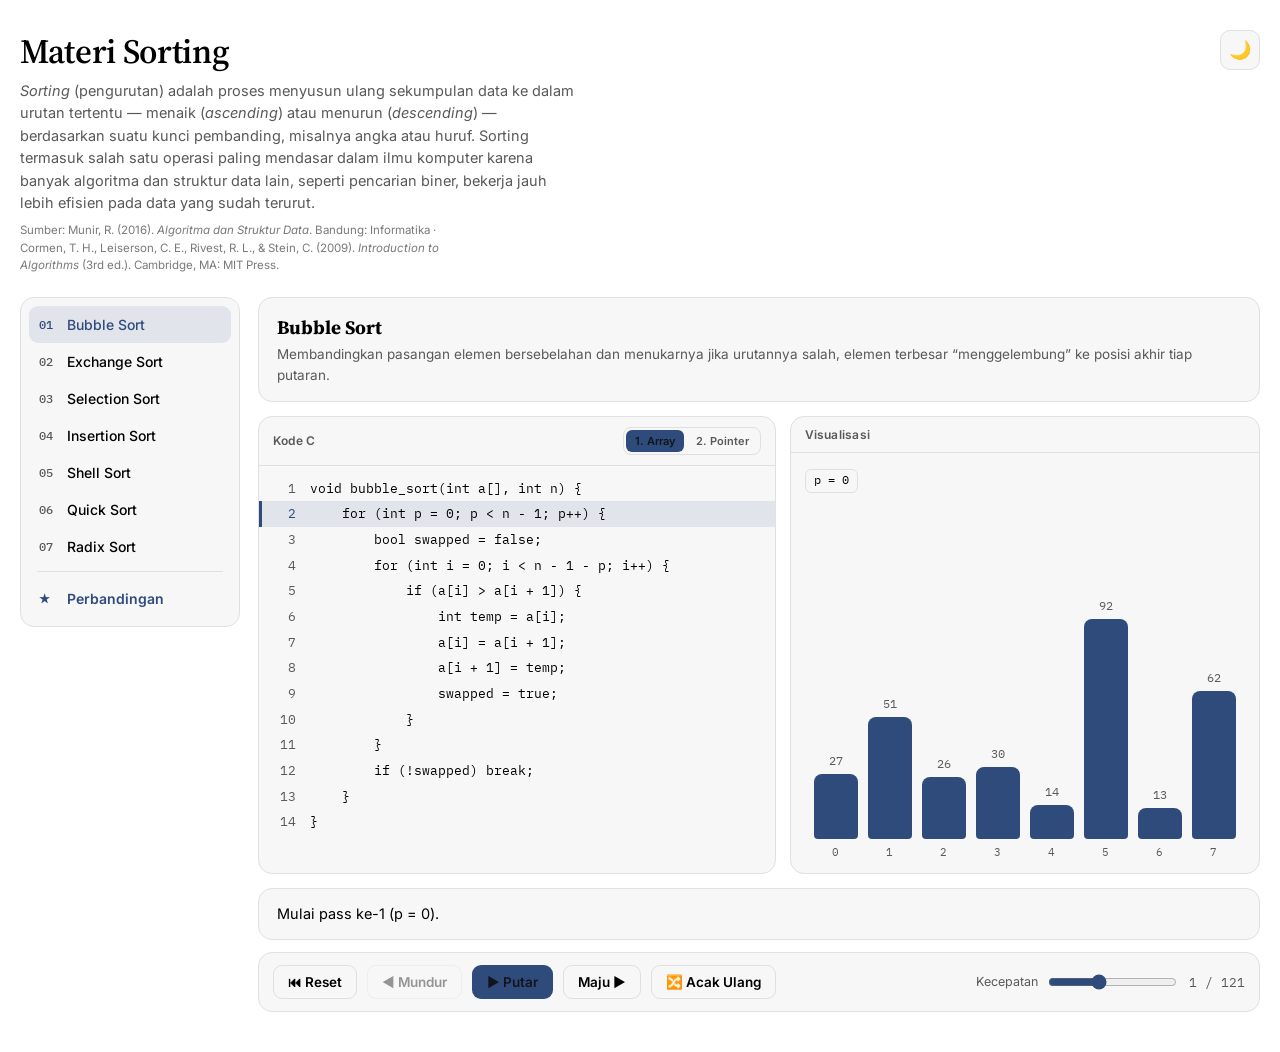
==== commit d465f517: "Update Insertion Sort" ====
--- a/lab.html
+++ b/lab.html
@@ -411,6 +411,11 @@
       opacity: .3;
     }
 
+    .bar-slot.empty .bar-fill {
+      border: 2px dashed var(--border);
+      background: transparent !important;
+    }
+
     .bar-badge {
       font-family: var(--mono);
       font-size: 11px;
@@ -448,6 +453,11 @@
     .bar-fill[data-state="swap"] {
       background: var(--coral);
       transform: scaleY(1.03);
+    }
+
+    .bar-fill[data-state="shift"] {
+      background: var(--amber);
+      transform: translateX(4px);
     }
 
     .bar-fill[data-state="sorted"] {
@@ -959,7 +969,6 @@
 
 <body>
   <div class="app">
-
     <header class="top">
       <div class="top-text">
         <h1>Materi Sorting</h1>
@@ -974,17 +983,14 @@
       <button id="themeToggle" class="theme-toggle" title="Ganti tema terang/gelap"
         aria-label="Ganti tema terang/gelap">🌙</button>
     </header>
-
     <div class="layout">
       <nav class="menu" id="menu"></nav>
-
       <main class="content">
         <div id="algoView">
           <div class="algo-head">
             <h2 id="algoTitle"></h2>
             <p id="algoDesc"></p>
           </div>
-
           <div class="panels">
             <section class="panel">
               <div class="panel-title code-panel-title">
@@ -1006,9 +1012,7 @@
               </div>
             </section>
           </div>
-
           <div class="note-bar" id="noteBar">Tekan <b>Putar</b> untuk memulai animasi.</div>
-
           <div class="controls">
             <button class="btn" id="btnReset" title="Ke langkah awal">⏮ Reset</button>
             <button class="btn" id="btnPrev" title="Langkah sebelumnya">◀ Mundur</button>
@@ -1023,7 +1027,6 @@
             <div class="progress" id="progress">0 / 0</div>
           </div>
         </div>
-
         <div id="compareView" class="compare-view" style="display:none">
           <div class="algo-head">
             <h2>Perbandingan 7 Algoritma Sorting</h2>
@@ -1046,14 +1049,12 @@
             </table>
           </div>
           <div class="compare-hint">*Ilustrasi performa relatif untuk data berukuran besar (perkiraan, bukan hasil
-            benchmark presisi). **Diurutkan dari yang paling sering dipakai &amp; paling mudah dipelajari, ke yang
-            paling jarang.</div>
+            benchmark presisi). **Diurutkan dari yang paling sering dipakai &amp; paling mudah dipelajari.</div>
           <div class="compare-grid" id="compareGrid"></div>
         </div>
       </main>
     </div>
   </div>
-
   <script>
     (function () {
       "use strict";
@@ -1070,8 +1071,8 @@
       /* ---------- step factory ---------- */
       function baseStep(a, sortedSet, n) {
         return {
-          line: 0, array: a.slice(), compare: [], swap: [], sorted: sortedSet.slice(),
-          pivot: null, active: null, range: [0, n - 1], badge: null, vars: {}, note: ""
+          line: 0, array: a.slice(), compare: [], swap: [], shift: [], sorted: sortedSet.slice(),
+          pivot: null, active: null, range: [0, n - 1], badge: null, vars: {}, note: "", hole: null
         };
       }
 
@@ -1268,7 +1269,7 @@
       /* ---- 4. Insertion Sort ---- */
       ALGORITHMS.insertion = {
         name: "Insertion Sort",
-        desc: "Mengambil satu elemen sebagai \u201ckey\u201d, lalu menggeser elemen-elemen yang lebih besar ke kanan sampai key bisa disisipkan pada posisi yang tepat.",
+        desc: "Mengambil satu elemen sebagai key, membandingkannya dengan elemen terurut di sebelah kirinya, lalu menggeser elemen yang lebih besar ke kanan hingga key disisipkan di posisi presisi.",
         code: [
           "void insertion_sort(int a[], int n) {",
           "    for (int i = 1; i < n; i++) {",
@@ -1298,23 +1299,92 @@
         build(arr) {
           const a = cloneArr(arr), n = a.length, steps = [];
           const push = (o) => steps.push(Object.assign(baseStep(a, range(1), n), o));
+
           for (let i = 1; i < n; i++) {
-            push({ line: 1, sorted: range(i), vars: { i }, note: `Mulai i = ${i}.` });
+            push({ line: 1, sorted: range(i), vars: { i }, note: `Mulai iterasi i = ${i}.` });
+
             const key = a[i];
-            push({ line: 2, sorted: range(i), active: i, vars: { i, key }, note: `key = a[${i}] = ${key}.` });
+            let hole = i;
+
+            push({
+              line: 2,
+              sorted: range(i),
+              hole: hole,
+              vars: { i, key },
+              note: `Angkat key = a[${i}] = ${key} ke memori sementara. Slot a[${i}] kini kosong.`
+            });
+
             let j = i - 1;
-            push({ line: 3, sorted: range(i), active: i, vars: { i, j, key }, note: `j = ${j}.` });
+            push({
+              line: 3,
+              sorted: range(i),
+              hole: hole,
+              vars: { i, j, key },
+              note: `Inisialisasi penunjuk j = i - 1 = ${j}.`
+            });
+
             while (j >= 0 && a[j] > key) {
-              push({ line: 4, sorted: range(i), compare: [j], active: i, vars: { j, key }, note: `a[${j}] = ${a[j]} > key (${key}) \u2014 harus digeser.` });
-              a[j + 1] = a[j];
-              push({ line: 5, sorted: range(i), swap: [j, j + 1], vars: { j, key }, note: `Geser a[${j}] ke posisi ${j + 1}.` });
+              push({
+                line: 4,
+                sorted: range(i),
+                compare: [j],
+                hole: hole,
+                vars: { j, key },
+                note: `Bandingkan: a[${j}] = ${a[j]} > key (${key}) \u2014 Benar, persiapkan pergeseran a[${j}] ke kanan.`
+              });
+
+              a[hole] = a[j];
+              hole = j;
+
+              push({
+                line: 5,
+                sorted: range(i),
+                shift: [j + 1],
+                hole: hole,
+                vars: { j, key },
+                note: `Geser elemen ${a[j + 1]} dari indeks ${j} ke indeks ${j + 1}.`
+              });
+
               j--;
-              push({ line: 6, sorted: range(i), vars: { j, key }, note: `j-- \u2192 j = ${j}.` });
+              push({
+                line: 6,
+                sorted: range(i),
+                hole: hole,
+                vars: { j, key },
+                note: `Mundurkan penunjuk j \u2192 j = ${j}.`
+              });
             }
+
+            if (j >= 0) {
+              push({
+                line: 4,
+                sorted: range(i),
+                compare: [j],
+                hole: hole,
+                vars: { j, key },
+                note: `Bandingkan: a[${j}] = ${a[j]} <= key (${key}) \u2014 Kondisi dihentikan. Posisi sisip di indeks ${j + 1}.`
+              });
+            } else {
+              push({
+                line: 4,
+                sorted: range(i),
+                hole: hole,
+                vars: { j, key },
+                note: `j = ${j} < 0 \u2014 Mencapai awal array. Posisi sisip di indeks 0.`
+              });
+            }
+
             a[j + 1] = key;
-            push({ line: 8, sorted: range(i + 1), vars: { j, key }, note: `Sisipkan key (${key}) di posisi ${j + 1}.` });
+            push({
+              line: 8,
+              sorted: range(i + 1),
+              active: j + 1,
+              vars: { j, key },
+              note: `Sisipkan nilai key (${key}) ke posisi target a[${j + 1}]. Subarray [0..${i}] kini terurut.`
+            });
           }
-          push({ line: 10, sorted: range(n), note: "Selesai! Array sudah terurut." });
+
+          push({ line: 10, sorted: range(n), note: "Selesai! Seluruh array berhasil diurutkan secara presisi." });
           return steps;
         }
       };
@@ -1367,7 +1437,7 @@
               while (j >= gap && a[j - gap] > temp) {
                 push({ line: 5, compare: [j - gap], active: i, vars: { gap, j, temp }, note: `a[${j - gap}] = ${a[j - gap]} > temp (${temp}) \u2014 geser.` });
                 a[j] = a[j - gap];
-                push({ line: 6, swap: [j - gap, j], vars: { gap, j, temp }, note: `a[${j}] = a[${j - gap}].` });
+                push({ line: 6, shift: [j - gap, j], vars: { gap, j, temp }, note: `a[${j}] = a[${j - gap}].` });
                 j -= gap;
                 push({ line: 7, vars: { gap, j, temp }, note: `j -= gap \u2192 j = ${j}.` });
               }
@@ -1432,7 +1502,6 @@
           const a = cloneArr(arr), n = a.length, steps = [];
           let sortedSet = [];
           const push = (o) => steps.push(Object.assign(baseStep(a, sortedSet, n), o));
-
           function recurse(low, high) {
             push({ line: 1, range: [Math.max(low, 0), Math.min(high, n - 1)], vars: { low, high }, note: `Panggil quick_sort(low = ${low}, high = ${high}).` });
             if (low < high) {
@@ -1662,10 +1731,10 @@
         const pct = Math.max(30, 100 - (rank - 1) * 11.67);
         const tier = rank <= 2 ? "fast" : (rank <= 4 ? "mid" : "slow");
         return `
-      <div class="speed-illus">
-        <div class="track"><div class="fill ${tier}" style="width:${pct.toFixed(0)}%"></div></div>
-        <span class="label">#${rank}</span>
-      </div>`;
+          <div class="speed-illus">
+            <div class="track"><div class="fill ${tier}" style="width:${pct.toFixed(0)}%"></div></div>
+            <span class="label">#${rank}</span>
+          </div>`;
       }
 
       function renderCompareTable() {
@@ -1676,13 +1745,13 @@
           const c = COMPARE[key];
           const tr = document.createElement("tr");
           tr.innerHTML = `
-        <td class="mono-cell">#${idx + 1}</td>
-        <td class="algo-name">${algo.name}</td>
-        <td>${speedIllusHtml(c.speedRank)}</td>
-        <td class="center">${tickHtml(c.stable)}</td>
-        <td class="center">${tickHtml(c.inPlace)}</td>
-        <td class="center">${tickHtml(c.adaptive)}</td>
-      `;
+            <td class="mono-cell">#${idx + 1}</td>
+            <td class="algo-name">${algo.name}</td>
+            <td>${speedIllusHtml(c.speedRank)}</td>
+            <td class="center">${tickHtml(c.stable)}</td>
+            <td class="center">${tickHtml(c.inPlace)}</td>
+            <td class="center">${tickHtml(c.adaptive)}</td>
+          `;
           body.appendChild(tr);
         });
       }
@@ -1697,30 +1766,30 @@
           const card = document.createElement("div");
           card.className = "compare-card";
           card.innerHTML = `
-        <div class="compare-card-head">
-          <h3>${algo.name}</h3>
-          <span class="rank-badge">#${idx + 1}</span>
-        </div>
-        <div class="compare-speed-row">
-          <span class="speed-label">Kecepatan relatif*</span>
-          ${speedIllusHtml(c.speedRank)}
-        </div>
-        <div class="compare-chips">
-          <span class="chip"><b>Stabil</b> ${c.stable ? "Ya" : "Tidak"}</span>
-          <span class="chip"><b>In-place</b> ${c.inPlace ? "Ya" : "Tidak"}</span>
-          <span class="chip"><b>Adaptif</b> ${c.adaptive ? "Ya" : "Tidak"}</span>
-        </div>
-        <div class="pm-grid">
-          <div class="pm-col plus">
-            <h4>Kelebihan</h4>
-            <ul>${c.plus.map(t => `<li>${escapeHtml(t)}</li>`).join("")}</ul>
-          </div>
-          <div class="pm-col minus">
-            <h4>Kekurangan</h4>
-            <ul>${c.minus.map(t => `<li>${escapeHtml(t)}</li>`).join("")}</ul>
-          </div>
-        </div>
-      `;
+            <div class="compare-card-head">
+              <h3>${algo.name}</h3>
+              <span class="rank-badge">#${idx + 1}</span>
+            </div>
+            <div class="compare-speed-row">
+              <span class="speed-label">Kecepatan relatif*</span>
+              ${speedIllusHtml(c.speedRank)}
+            </div>
+            <div class="compare-chips">
+              <span class="chip"><b>Stabil</b> ${c.stable ? "Ya" : "Tidak"}</span>
+              <span class="chip"><b>In-place</b> ${c.inPlace ? "Ya" : "Tidak"}</span>
+              <span class="chip"><b>Adaptif</b> ${c.adaptive ? "Ya" : "Tidak"}</span>
+            </div>
+            <div class="pm-grid">
+              <div class="pm-col plus">
+                <h4>Kelebihan</h4>
+                <ul>${c.plus.map(t => `<li>${escapeHtml(t)}</li>`).join("")}</ul>
+              </div>
+              <div class="pm-col minus">
+                <h4>Kekurangan</h4>
+                <ul>${c.minus.map(t => `<li>${escapeHtml(t)}</li>`).join("")}</ul>
+              </div>
+            </div>
+          `;
           grid.appendChild(card);
         });
       }
@@ -1758,11 +1827,9 @@
         btn.addEventListener("click", () => selectAlgo(key));
         menuEl.appendChild(btn);
       });
-
       const menuSep = document.createElement("div");
       menuSep.className = "menu-sep";
       menuEl.appendChild(menuSep);
-
       const compareBtn = document.createElement("button");
       compareBtn.className = "compare-btn";
       compareBtn.dataset.key = "compare";
@@ -1802,9 +1869,11 @@
           codeBox.appendChild(row);
         });
       }
+
       function escapeHtml(s) {
         return s.replace(/&/g, "&amp;").replace(/</g, "&lt;").replace(/>/g, "&gt;");
       }
+
       function highlightLine(lineIdx) {
         const rows = codeBox.children;
         for (let i = 0; i < rows.length; i++) {
@@ -1824,11 +1893,11 @@
           const slot = document.createElement("div");
           slot.className = "bar-slot";
           slot.innerHTML = `
-        <div class="bar-badge"></div>
-        <div class="bar-value"></div>
-        <div class="bar-fill" style="height:10px"></div>
-        <div class="bar-index">${i}</div>
-      `;
+            <div class="bar-badge"></div>
+            <div class="bar-value"></div>
+            <div class="bar-fill" style="height:10px"></div>
+            <div class="bar-index">${i}</div>
+          `;
           barsEl.appendChild(slot);
           barEls.push({
             slot,
@@ -1842,30 +1911,43 @@
       function renderStep(step) {
         const maxVal = Math.max(...step.array, 1);
         const n = step.array.length;
+
         for (let i = 0; i < n; i++) {
           const v = step.array[i];
           const el = barEls[i];
-          el.value.textContent = v;
-          el.fill.style.height = Math.max(10, (v / maxVal) * 220) + "px";
-
-          let state = "default";
-          if (step.sorted.includes(i)) state = "sorted";
-          if (step.compare.includes(i)) state = "compare";
-          if (step.active === i) state = "active";
-          if (step.pivot === i) state = "pivot";
-          if (step.swap.includes(i)) state = "swap";
-          el.fill.dataset.state = state;
+
+          if (step.hole === i) {
+            el.slot.classList.add("empty");
+            el.value.textContent = "-";
+            el.fill.style.height = "10px";
+            el.fill.dataset.state = "default";
+          } else {
+            el.slot.classList.remove("empty");
+            el.value.textContent = v;
+            el.fill.style.height = Math.max(10, (v / maxVal) * 220) + "px";
+
+            let state = "default";
+            if (step.sorted.includes(i)) state = "sorted";
+            if (step.compare.includes(i)) state = "compare";
+            if (step.active === i) state = "active";
+            if (step.pivot === i) state = "pivot";
+            if (step.swap && step.swap.includes(i)) state = "swap";
+            if (step.shift && step.shift.includes(i)) state = "shift";
+
+            el.fill.dataset.state = state;
+          }
 
           const inRange = step.range ? (i >= step.range[0] && i <= step.range[1]) : true;
           el.slot.classList.toggle("dim", !inRange);
 
           if (step.badge && step.badge.index === i) {
-            el.badge.textContent = "digit " + step.badge.text;
+            el.badge.textContent = step.badge.text;
             el.badge.classList.add("show");
           } else {
             el.badge.classList.remove("show");
           }
         }
+
         highlightLine(step.line);
 
         varsRow.innerHTML = "";
@@ -1887,23 +1969,27 @@
         stepIndex = Math.max(0, Math.min(steps.length - 1, idx));
         renderStep(steps[stepIndex]);
       }
+
       function stepForward() {
         if (stepIndex >= steps.length - 1) { pause(); return false; }
         stepIndex++;
         renderStep(steps[stepIndex]);
         return true;
       }
+
       function stepBack() {
         if (stepIndex <= 0) return;
         stepIndex--;
         renderStep(steps[stepIndex]);
       }
+
       function tick() {
         if (!playing) return;
         const ok = stepForward();
         if (!ok) return;
         playTimer = setTimeout(tick, Number(speedInput.value));
       }
+
       function play() {
         if (stepIndex >= steps.length - 1) stepIndex = 0;
         playing = true;
@@ -1911,6 +1997,7 @@
         clearTimeout(playTimer);
         playTimer = setTimeout(tick, Number(speedInput.value));
       }
+
       function pause() {
         playing = false;
         btnPlay.textContent = "\u25B6 Putar";
@@ -1925,17 +2012,14 @@
         pause();
         currentKey = key;
         updateMenuActive();
-
         if (key === "compare") {
           algoViewEl.style.display = "none";
           compareViewEl.style.display = "flex";
           renderCompareGrid();
           return;
         }
-
         compareViewEl.style.display = "none";
         algoViewEl.style.display = "block";
-
         const algo = ALGORITHMS[key];
         algoTitle.textContent = algo.name;
         algoDesc.textContent = algo.desc;
@@ -1964,7 +2048,6 @@
       /* ---------- theme toggle ---------- */
       const themeToggle = document.getElementById("themeToggle");
       const THEME_KEY = "sorting-lab-theme";
-
       function systemPrefersDark() {
         return !!(window.matchMedia && window.matchMedia("(prefers-color-scheme: dark)").matches);
       }
@@ -1999,7 +2082,6 @@
 
       /* ---------- init ---------- */
       selectAlgo("bubble");
-
     })();
   </script>
 </body>
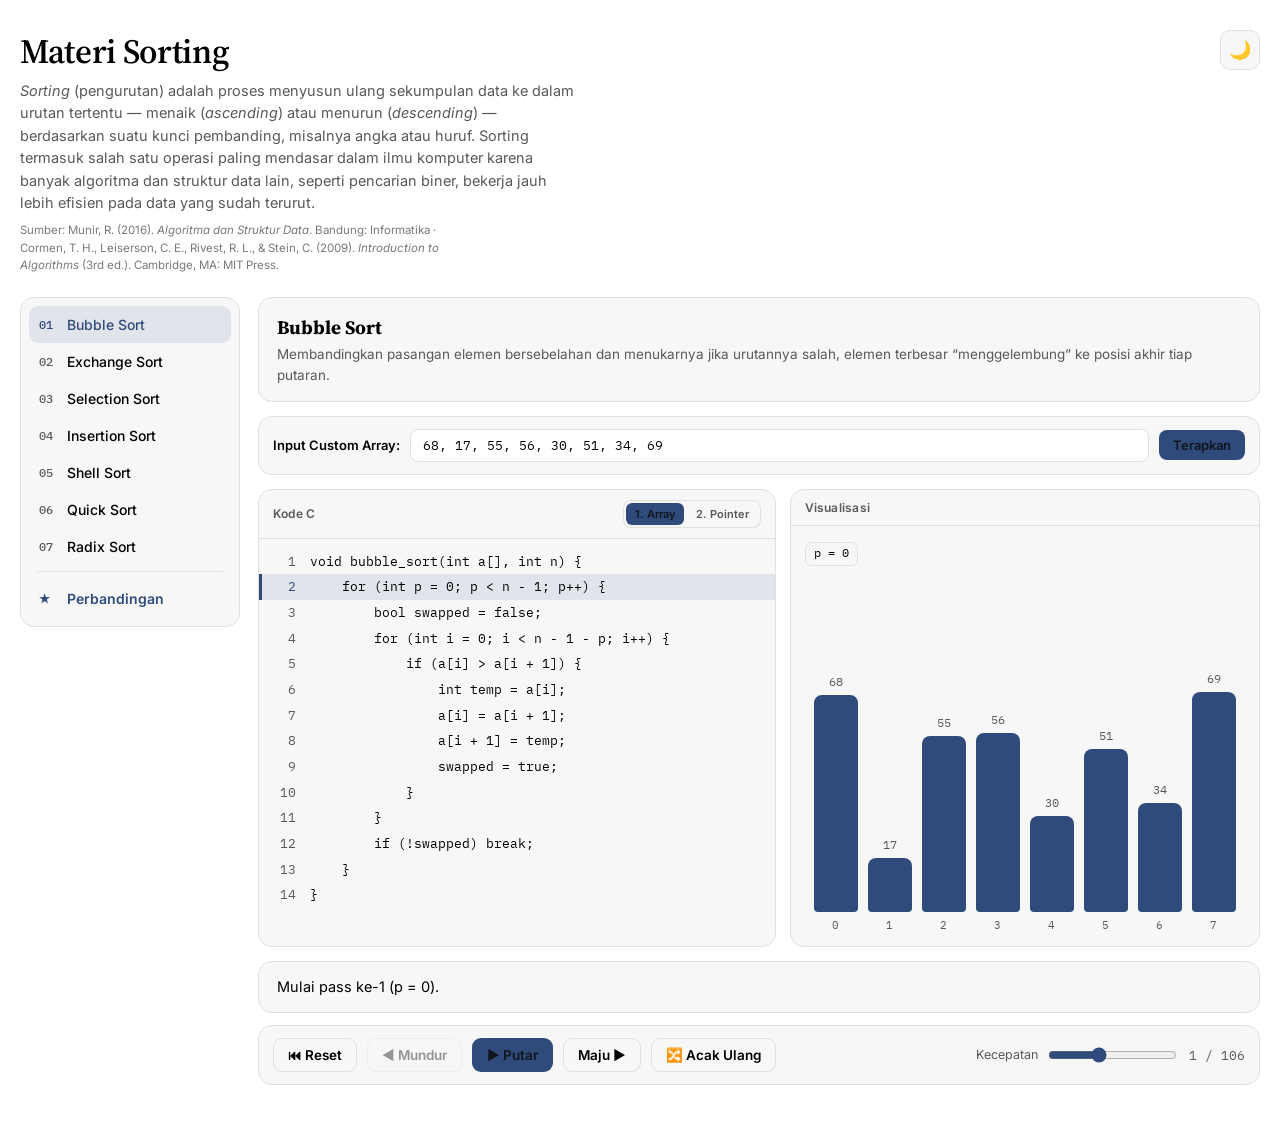
==== commit 687ea16e: "Custom Array" ====
--- a/lab.html
+++ b/lab.html
@@ -256,6 +256,64 @@
       line-height: 1.5;
     }
 
+    .custom-input-bar {
+      background: var(--panel);
+      border: 1px solid var(--border);
+      border-radius: 14px;
+      padding: 12px 14px;
+      margin-bottom: 14px;
+      display: flex;
+      flex-wrap: wrap;
+      align-items: center;
+      gap: 10px;
+    }
+
+    .custom-input-bar label {
+      font-size: 13px;
+      font-weight: 600;
+      color: var(--text);
+      white-space: nowrap;
+    }
+
+    .custom-input-bar input[type="text"] {
+      flex: 1;
+      min-width: 200px;
+      background: var(--bg);
+      border: 1px solid var(--border);
+      color: var(--text);
+      font-family: var(--mono);
+      font-size: 13px;
+      padding: 7px 12px;
+      border-radius: 8px;
+      outline: none;
+      transition: border-color .15s ease;
+    }
+
+    .custom-input-bar input[type="text"]:focus {
+      border-color: var(--accent);
+    }
+
+    .custom-input-bar .btn-apply {
+      font-family: var(--sans);
+      font-size: 13px;
+      font-weight: 600;
+      background: var(--accent);
+      color: #12141C;
+      border: none;
+      padding: 7px 14px;
+      border-radius: 8px;
+      cursor: pointer;
+      transition: opacity .15s ease, transform .1s ease;
+    }
+
+    .custom-input-bar .btn-apply:hover {
+      opacity: 0.9;
+    }
+
+    .custom-input-bar .btn-apply:active {
+      transform: scale(.96);
+    }
+
     .panels {
       display: grid;
       grid-template-columns: 1.1fr 1fr;
@@ -990,6 +1048,11 @@
           <div class="algo-head">
             <h2 id="algoTitle"></h2>
             <p id="algoDesc"></p>
+          </div>
+          <div class="custom-input-bar">
+            <label for="customArrayInput">Input Custom Array:</label>
+            <input type="text" id="customArrayInput" placeholder="Contoh: 45, 12, 89, 33, 7, 60">
+            <button type="button" class="btn-apply" id="btnApplyCustom">Terapkan</button>
           </div>
           <div class="panels">
             <section class="panel">
@@ -1030,7 +1093,7 @@
         <div id="compareView" class="compare-view" style="display:none">
           <div class="algo-head">
             <h2>Perbandingan 7 Algoritma Sorting</h2>
-            <p>Kompleksitas waktu &amp; ruang, kestabilan, serta kelebihan (+) dan kekurangan (\u2212) tiap algoritma
+            <p>Kompleksitas waktu &amp; ruang, kestabilan, serta kelebihan (+) dan kekurangan (&minus;) tiap algoritma
               yang ada di sebelah kiri.</p>
           </div>
           <div class="compare-table-wrap">
@@ -1058,7 +1121,6 @@
   <script>
     (function () {
       "use strict";
-
       /* ---------- utils ---------- */
       function randomArray(n) {
         const arr = [];
@@ -1081,7 +1143,6 @@
          each: { name, desc, code:[lines], build(arr) -> steps[] }
       ========================================================== */
       const ALGORITHMS = {};
-
       /* ---- 1. Bubble Sort ---- */
       ALGORITHMS.bubble = {
         name: "Bubble Sort",
@@ -1149,7 +1210,6 @@
           return steps;
         }
       };
-
       /* ---- 2. Exchange Sort ---- */
       ALGORITHMS.exchange = {
         name: "Exchange Sort",
@@ -1201,7 +1261,6 @@
           return steps;
         }
       };
-
       /* ---- 3. Selection Sort ---- */
       ALGORITHMS.selection = {
         name: "Selection Sort",
@@ -1265,7 +1324,6 @@
           return steps;
         }
       };
-
       /* ---- 4. Insertion Sort ---- */
       ALGORITHMS.insertion = {
         name: "Insertion Sort",
@@ -1299,13 +1357,10 @@
         build(arr) {
           const a = cloneArr(arr), n = a.length, steps = [];
           const push = (o) => steps.push(Object.assign(baseStep(a, range(1), n), o));
-
           for (let i = 1; i < n; i++) {
             push({ line: 1, sorted: range(i), vars: { i }, note: `Mulai iterasi i = ${i}.` });
-
             const key = a[i];
             let hole = i;
-
             push({
               line: 2,
               sorted: range(i),
@@ -1313,7 +1368,6 @@
               vars: { i, key },
               note: `Angkat key = a[${i}] = ${key} ke memori sementara. Slot a[${i}] kini kosong.`
             });
-
             let j = i - 1;
             push({
               line: 3,
@@ -1322,7 +1376,6 @@
               vars: { i, j, key },
               note: `Inisialisasi penunjuk j = i - 1 = ${j}.`
             });
-
             while (j >= 0 && a[j] > key) {
               push({
                 line: 4,
@@ -1332,10 +1385,8 @@
                 vars: { j, key },
                 note: `Bandingkan: a[${j}] = ${a[j]} > key (${key}) \u2014 Benar, persiapkan pergeseran a[${j}] ke kanan.`
               });
-
               a[hole] = a[j];
               hole = j;
-
               push({
                 line: 5,
                 sorted: range(i),
@@ -1344,7 +1395,6 @@
                 vars: { j, key },
                 note: `Geser elemen ${a[j + 1]} dari indeks ${j} ke indeks ${j + 1}.`
               });
-
               j--;
               push({
                 line: 6,
@@ -1354,7 +1404,6 @@
                 note: `Mundurkan penunjuk j \u2192 j = ${j}.`
               });
             }
-
             if (j >= 0) {
               push({
                 line: 4,
@@ -1373,7 +1422,6 @@
                 note: `j = ${j} < 0 \u2014 Mencapai awal array. Posisi sisip di indeks 0.`
               });
             }
-
             a[j + 1] = key;
             push({
               line: 8,
@@ -1383,12 +1431,10 @@
               note: `Sisipkan nilai key (${key}) ke posisi target a[${j + 1}]. Subarray [0..${i}] kini terurut.`
             });
           }
-
           push({ line: 10, sorted: range(n), note: "Selesai! Seluruh array berhasil diurutkan secara presisi." });
           return steps;
         }
       };
-
       /* ---- 5. Shell Sort ---- */
       ALGORITHMS.shell = {
         name: "Shell Sort",
@@ -1449,7 +1495,6 @@
           return steps;
         }
       };
-
       /* ---- 6. Quick Sort ---- */
       ALGORITHMS.quick = {
         name: "Quick Sort",
@@ -1538,7 +1583,6 @@
           return steps;
         }
       };
-
       /* ---- 7. Radix Sort ---- */
       ALGORITHMS.radix = {
         name: "Radix Sort",
@@ -1613,9 +1657,7 @@
           return steps;
         }
       };
-
       const ORDER = ["bubble", "exchange", "selection", "insertion", "shell", "quick", "radix"];
-
       /* ---------- perbandingan algoritma ---------- */
       const COMPARE = {
         bubble: {
@@ -1720,13 +1762,11 @@
       /* Urutan tampilan: dari yang paling sering dipakai & paling mudah dipelajari,
          ke yang paling jarang (usageRank 1 = paling umum & mudah). */
       const COMPARE_ORDER = ORDER.slice().sort((a, b) => COMPARE[a].usageRank - COMPARE[b].usageRank);
-
       function tickHtml(bool) {
         return bool
           ? `<span class="tick yes">\u2713</span>`
           : `<span class="tick no">\u2717</span>`;
       }
-
       function speedIllusHtml(rank) {
         const pct = Math.max(30, 100 - (rank - 1) * 11.67);
         const tier = rank <= 2 ? "fast" : (rank <= 4 ? "mid" : "slow");
@@ -1736,7 +1776,6 @@
             <span class="label">#${rank}</span>
           </div>`;
       }
-
       function renderCompareTable() {
         const body = document.getElementById("compareTableBody");
         if (!body || body.children.length) return;
@@ -1755,7 +1794,6 @@
           body.appendChild(tr);
         });
       }
-
       function renderCompareGrid() {
         renderCompareTable();
         const grid = document.getElementById("compareGrid");
@@ -1818,6 +1856,8 @@
       const btnReset = document.getElementById("btnReset");
       const btnShuffle = document.getElementById("btnShuffle");
       const speedInput = document.getElementById("speed");
+      const customArrayInput = document.getElementById("customArrayInput");
+      const btnApplyCustom = document.getElementById("btnApplyCustom");
 
       /* ---------- build menu ---------- */
       ORDER.forEach((key, idx) => {
@@ -1911,11 +1951,9 @@
       function renderStep(step) {
         const maxVal = Math.max(...step.array, 1);
         const n = step.array.length;
-
         for (let i = 0; i < n; i++) {
           const v = step.array[i];
           const el = barEls[i];
-
           if (step.hole === i) {
             el.slot.classList.add("empty");
             el.value.textContent = "-";
@@ -1925,7 +1963,6 @@
             el.slot.classList.remove("empty");
             el.value.textContent = v;
             el.fill.style.height = Math.max(10, (v / maxVal) * 220) + "px";
-
             let state = "default";
             if (step.sorted.includes(i)) state = "sorted";
             if (step.compare.includes(i)) state = "compare";
@@ -1933,13 +1970,10 @@
             if (step.pivot === i) state = "pivot";
             if (step.swap && step.swap.includes(i)) state = "swap";
             if (step.shift && step.shift.includes(i)) state = "shift";
-
             el.fill.dataset.state = state;
           }
-
           const inRange = step.range ? (i >= step.range[0] && i <= step.range[1]) : true;
           el.slot.classList.toggle("dim", !inRange);
-
           if (step.badge && step.badge.index === i) {
             el.badge.textContent = step.badge.text;
             el.badge.classList.add("show");
@@ -1947,9 +1981,7 @@
             el.badge.classList.remove("show");
           }
         }
-
         highlightLine(step.line);
-
         varsRow.innerHTML = "";
         Object.keys(step.vars || {}).forEach(k => {
           const chip = document.createElement("span");
@@ -1957,7 +1989,6 @@
           chip.textContent = `${k} = ${step.vars[k]}`;
           varsRow.appendChild(chip);
         });
-
         noteBar.innerHTML = step.note || "";
         progressEl.textContent = `${stepIndex + 1} / ${steps.length}`;
         btnPrev.disabled = stepIndex <= 0;
@@ -2033,10 +2064,34 @@
         if (currentKey === "compare") return;
         pause();
         baseArray = randomArray(N);
+        customArrayInput.value = baseArray.join(", ");
         steps = ALGORITHMS[currentKey].build(baseArray);
         ensureBars(baseArray.length);
         goTo(0);
       }
+
+      /* ---------- custom array input logic ---------- */
+      function applyCustomArray() {
+        const val = customArrayInput.value.trim();
+        if (!val) return;
+        const parsed = val.split(/[\s,]+/).map(Number).filter(n => !isNaN(n) && n > 0);
+        if (parsed.length < 2) {
+          alert("Masukkan minimal 2 angka valid yang dipisahkan koma.");
+          return;
+        }
+        pause();
+        baseArray = parsed;
+        if (currentKey !== "compare") {
+          steps = ALGORITHMS[currentKey].build(baseArray);
+          ensureBars(baseArray.length);
+          goTo(0);
+        }
+      }
+
+      btnApplyCustom.addEventListener("click", applyCustomArray);
+      customArrayInput.addEventListener("keydown", (e) => {
+        if (e.key === "Enter") applyCustomArray();
+      });
 
       /* ---------- wire controls ---------- */
       btnPlay.addEventListener("click", () => playing ? pause() : play());
@@ -2048,6 +2103,7 @@
       /* ---------- theme toggle ---------- */
       const themeToggle = document.getElementById("themeToggle");
       const THEME_KEY = "sorting-lab-theme";
+
       function systemPrefersDark() {
         return !!(window.matchMedia && window.matchMedia("(prefers-color-scheme: dark)").matches);
       }
@@ -2073,6 +2129,7 @@
         }
         themeToggle.textContent = isDarkActive() ? "\u2600\uFE0F" : "\uD83C\uDF19";
       }
+
       themeToggle.addEventListener("click", () => {
         const next = isDarkActive() ? "light" : "dark";
         applyTheme(next);
@@ -2081,6 +2138,7 @@
       applyTheme(loadThemePref());
 
       /* ---------- init ---------- */
+      customArrayInput.value = baseArray.join(", ");
       selectAlgo("bubble");
     })();
   </script>
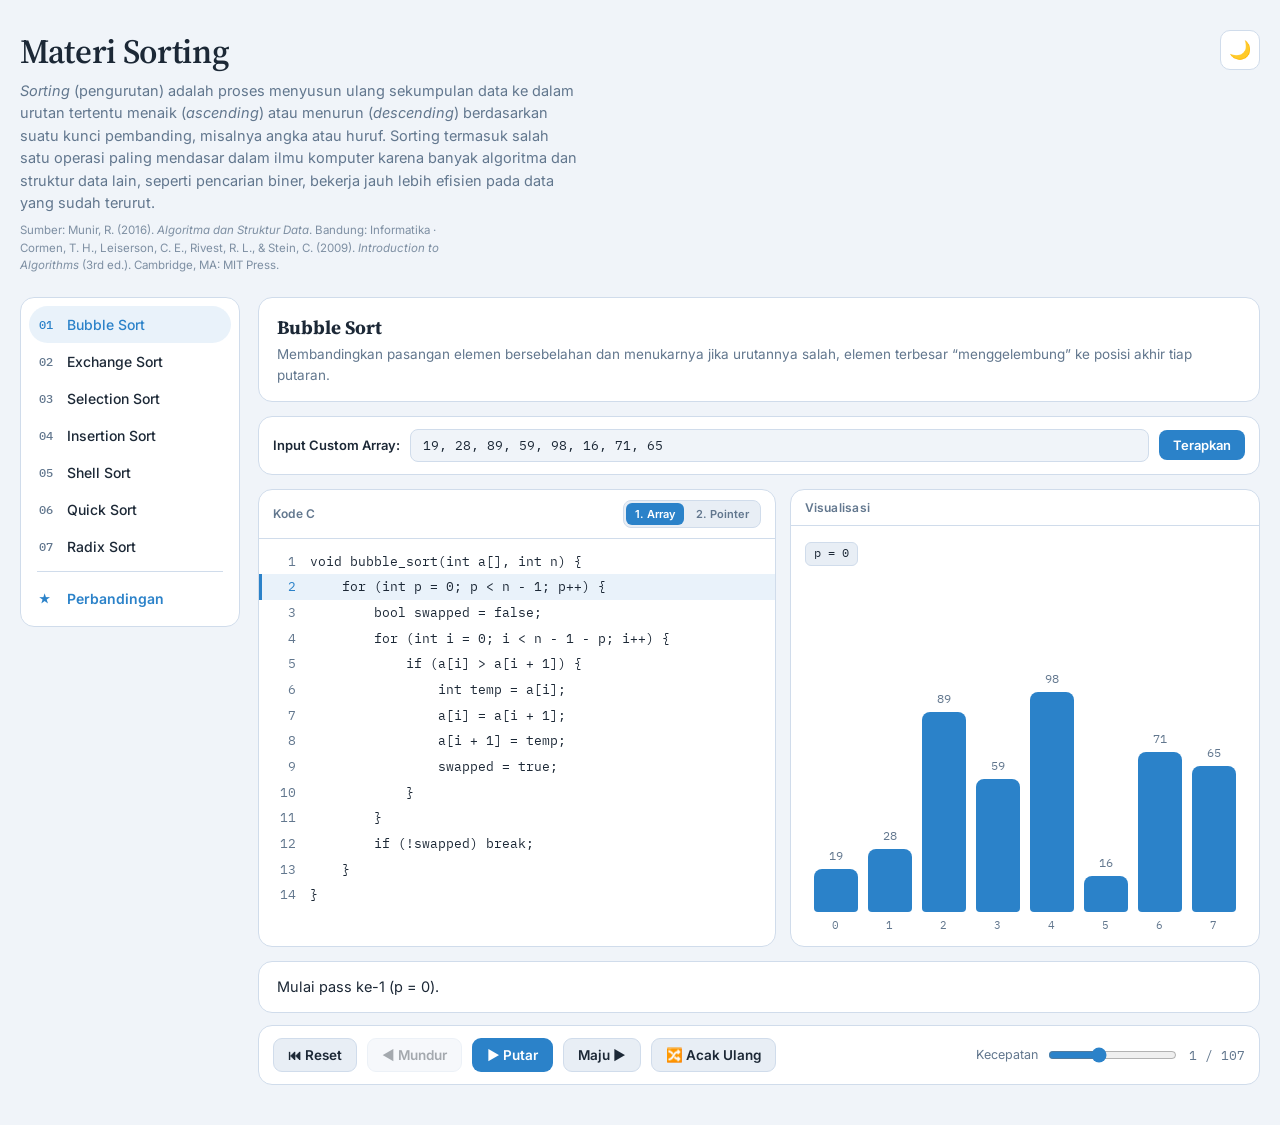
==== commit efee6ee6: "Refactor" ====
--- a/lab.html
+++ b/lab.html
@@ -4,1025 +4,14 @@
 <head>
   <meta charset="UTF-8">
   <meta name="viewport" content="width=device-width, initial-scale=1, viewport-fit=cover">
-  <title>Materi Sorting — Laboratorium Algoritma Pengurutan</title>
+  <title>Materi Sorting • Laboratorium Algoritma Pengurutan</title>
   <link rel="preconnect" href="https://fonts.googleapis.com">
   <link rel="preconnect" href="https://fonts.gstatic.com" crossorigin>
   <link
     href="https://fonts.googleapis.com/css2?family=Source+Serif+4:opsz,wght@8..60,500;8..60,600;8..60,700&family=Inter:wght@400;500;600;700&family=IBM+Plex+Mono:wght@400;500;600;700&display=swap"
     rel="stylesheet">
-  <style>
-    :root {
-      box-sizing: border-box;
-      padding-top: env(safe-area-inset-top, 0px);
-      padding-bottom: env(safe-area-inset-bottom, 0px);
-      --bg: #121212;
-      --panel: #1A1A1A;
-      --panel-2: #1A1A1A80;
-      --border: #2C2C2C;
-      --text: #ECECEC;
-      --muted: #9A9A9A;
-      --accent: #8FADDD;
-      --accent-soft: #8FADDD22;
-      --amber: #E0B15E;
-      --coral: #E0897B;
-      --sage: #84CB9C;
-      --violet: #C6A6E0;
-      --mono: 'IBM Plex Mono', ui-monospace, monospace;
-      --sans: 'Inter', system-ui, sans-serif;
-      --serif: 'Source Serif 4', Georgia, serif;
-    }
-
-    @media (prefers-color-scheme: light) {
-      :root:not([data-theme="dark"]) {
-        --bg: #FFFFFF;
-        --panel: #F7F7F7;
-        --panel-2: #F7F7F7A0;
-        --border: #E0E0E0;
-        --text: #000000;
-        --muted: #595959;
-        --accent: #2F4B7C;
-        --accent-soft: #2F4B7C1c;
-        --amber: #B9862E;
-        --coral: #A63A2E;
-        --sage: #3E7D53;
-        --violet: #7C5AA6;
-      }
-    }
-
-    :root[data-theme="light"] {
-      --bg: #FFFFFF;
-      --panel: #F7F7F7;
-      --panel-2: #F7F7F7A0;
-      --border: #E0E0E0;
-      --text: #000000;
-      --muted: #595959;
-      --accent: #2F4B7C;
-      --accent-soft: #2F4B7C1c;
-      --amber: #B9862E;
-      --coral: #A63A2E;
-      --sage: #3E7D53;
-      --violet: #7C5AA6;
-    }
-
-    :root[data-theme="dark"] {
-      --bg: #121212;
-      --panel: #1A1A1A;
-      --panel-2: #1A1A1A80;
-      --border: #2C2C2C;
-      --text: #ECECEC;
-      --muted: #9A9A9A;
-      --accent: #8FADDD;
-      --accent-soft: #8FADDD22;
-      --amber: #E0B15E;
-      --coral: #E0897B;
-      --sage: #84CB9C;
-      --violet: #C6A6E0;
-    }
-
-    html {
-      scroll-padding-top: env(safe-area-inset-top, 0px);
-      height: 100%;
-      -webkit-text-size-adjust: 100%;
-    }
-
-    * {
-      box-sizing: border-box;
-    }
-
-    body {
-      margin: 0;
-      min-height: 100%;
-      background: var(--bg);
-      color: var(--text);
-      font-family: var(--sans);
-      -webkit-font-smoothing: antialiased;
-    }
-
-    h1,
-    h2,
-    h3 {
-      font-family: var(--serif);
-      font-weight: 600;
-    }
-
-    .app {
-      max-width: 1280px;
-      margin: 0 auto;
-      padding: 28px 20px 40px;
-    }
-
-    header.top {
-      margin-bottom: 22px;
-      display: flex;
-      align-items: flex-start;
-      justify-content: space-between;
-      gap: 16px;
-    }
-
-    header.top .top-text {
-      flex: 1;
-      min-width: 0;
-    }
-
-    header.top h1 {
-      font-size: clamp(24px, 3.4vw, 34px);
-      margin: 0 0 6px;
-      font-weight: 600;
-      letter-spacing: -0.01em;
-    }
-
-    header.top p {
-      margin: 0;
-      color: var(--muted);
-      font-size: 14.5px;
-      max-width: 62ch;
-      line-height: 1.55;
-    }
-
-    header.top p.source-note {
-      margin-top: 7px;
-      font-size: 11.5px;
-      opacity: .8;
-    }
-
-    header.top p.source-note i {
-      font-style: italic;
-    }
-
-    .theme-toggle {
-      flex: none;
-      width: 40px;
-      height: 40px;
-      border-radius: 10px;
-      border: 1px solid var(--border);
-      background: var(--panel);
-      color: var(--text);
-      font-size: 18px;
-      line-height: 1;
-      cursor: pointer;
-      display: flex;
-      align-items: center;
-      justify-content: center;
-      transition: background .15s ease, transform .1s ease;
-      margin-top: 2px;
-    }
-
-    .theme-toggle:hover {
-      background: var(--panel-2);
-    }
-
-    .theme-toggle:active {
-      transform: scale(.92);
-    }
-
-    .layout {
-      display: grid;
-      grid-template-columns: 220px 1fr;
-      gap: 18px;
-      align-items: start;
-    }
-
-    nav.menu {
-      background: var(--panel);
-      border: 1px solid var(--border);
-      border-radius: 14px;
-      padding: 8px;
-      position: sticky;
-      top: 14px;
-      overflow: hidden;
-    }
-
-    nav.menu button {
-      width: 100%;
-      display: flex;
-      align-items: center;
-      gap: 10px;
-      text-align: left;
-      background: transparent;
-      border: none;
-      color: var(--text);
-      font-family: var(--sans);
-      font-size: 14px;
-      font-weight: 500;
-      padding: 10px 10px;
-      border-radius: 9px;
-      cursor: pointer;
-      transition: background .15s ease, color .15s ease;
-    }
-
-    nav.menu button .num {
-      font-family: var(--mono);
-      font-size: 12px;
-      color: var(--muted);
-      width: 18px;
-      flex: none;
-    }
-
-    nav.menu button:hover {
-      background: var(--panel-2);
-    }
-
-    nav.menu button.active {
-      background: var(--accent-soft);
-      color: var(--accent);
-    }
-
-    nav.menu button.active .num {
-      color: var(--accent);
-    }
-
-    main.content {
-      min-width: 0;
-    }
-
-    .algo-head {
-      background: var(--panel);
-      border: 1px solid var(--border);
-      border-radius: 14px;
-      padding: 16px 18px;
-      margin-bottom: 14px;
-    }
-
-    .algo-head h2 {
-      margin: 0 0 4px;
-      font-size: 19px;
-      font-weight: 700;
-    }
-
-    .algo-head p {
-      margin: 0;
-      color: var(--muted);
-      font-size: 13.5px;
-      line-height: 1.5;
-    }
-
-    .custom-input-bar {
-      background: var(--panel);
-      border: 1px solid var(--border);
-      border-radius: 14px;
-      padding: 12px 14px;
-      margin-bottom: 14px;
-      display: flex;
-      flex-wrap: wrap;
-      align-items: center;
-      gap: 10px;
-    }
-
-    .custom-input-bar label {
-      font-size: 13px;
-      font-weight: 600;
-      color: var(--text);
-      white-space: nowrap;
-    }
-
-    .custom-input-bar input[type="text"] {
-      flex: 1;
-      min-width: 200px;
-      background: var(--bg);
-      border: 1px solid var(--border);
-      color: var(--text);
-      font-family: var(--mono);
-      font-size: 13px;
-      padding: 7px 12px;
-      border-radius: 8px;
-      outline: none;
-      transition: border-color .15s ease;
-    }
-
-    .custom-input-bar input[type="text"]:focus {
-      border-color: var(--accent);
-    }
-
-    .custom-input-bar .btn-apply {
-      font-family: var(--sans);
-      font-size: 13px;
-      font-weight: 600;
-      background: var(--accent);
-      color: #12141C;
-      border: none;
-      padding: 7px 14px;
-      border-radius: 8px;
-      cursor: pointer;
-      transition: opacity .15s ease, transform .1s ease;
-    }
-
-    .custom-input-bar .btn-apply:hover {
-      opacity: 0.9;
-    }
-
-    .custom-input-bar .btn-apply:active {
-      transform: scale(.96);
-    }
-
-    .panels {
-      display: grid;
-      grid-template-columns: 1.1fr 1fr;
-      gap: 14px;
-    }
-
-    .panel {
-      background: var(--panel);
-      border: 1px solid var(--border);
-      border-radius: 14px;
-      overflow: hidden;
-      display: flex;
-      flex-direction: column;
-      min-width: 0;
-    }
-
-    .panel-title {
-      padding: 10px 14px;
-      font-size: 12px;
-      font-weight: 600;
-      color: var(--muted);
-      border-bottom: 1px solid var(--border);
-      letter-spacing: 0.02em;
-    }
-
-    .code-panel-title {
-      display: flex;
-      align-items: center;
-      justify-content: space-between;
-      gap: 10px;
-      flex-wrap: wrap;
-    }
-
-    .code-mode-toggle {
-      display: flex;
-      gap: 3px;
-      background: var(--panel-2);
-      border: 1px solid var(--border);
-      border-radius: 8px;
-      padding: 2px;
-    }
-
-    .code-mode-toggle .mode-btn {
-      font-family: var(--sans);
-      font-size: 11px;
-      font-weight: 600;
-      color: var(--muted);
-      background: transparent;
-      border: none;
-      border-radius: 6px;
-      padding: 4px 9px;
-      cursor: pointer;
-      transition: background .15s ease, color .15s ease;
-    }
-
-    .code-mode-toggle .mode-btn:hover {
-      color: var(--text);
-    }
-
-    .code-mode-toggle .mode-btn.active {
-      background: var(--accent);
-      color: #12141C;
-    }
-
-    .code-scroll {
-      overflow-x: auto;
-      overflow-y: auto;
-      max-height: 420px;
-      -webkit-overflow-scrolling: touch;
-    }
-
-    .code {
-      font-family: var(--mono);
-      font-size: 12.8px;
-      line-height: 1.85;
-      padding: 10px 0;
-      white-space: pre;
-    }
-
-    .code .line {
-      display: flex;
-      gap: 14px;
-      padding: 1px 16px;
-      border-left: 3px solid transparent;
-      transition: background .2s ease, border-color .2s ease;
-    }
-
-    .code .line .ln {
-      color: var(--muted);
-      width: 18px;
-      flex: none;
-      text-align: right;
-      user-select: none;
-    }
-
-    .code .line.hl {
-      background: var(--accent-soft);
-      border-left-color: var(--accent);
-    }
-
-    .code .line.hl .ln {
-      color: var(--accent);
-    }
-
-    .viz {
-      padding: 16px 14px 10px;
-      display: flex;
-      flex-direction: column;
-      gap: 12px;
-      min-height: 420px;
-    }
-
-    .vars-row {
-      display: flex;
-      flex-wrap: wrap;
-      gap: 6px;
-      min-height: 24px;
-    }
-
-    .chip {
-      font-family: var(--mono);
-      font-size: 12px;
-      background: var(--panel-2);
-      border: 1px solid var(--border);
-      color: var(--text);
-      padding: 2px 8px;
-      border-radius: 6px;
-    }
-
-    .bars {
-      flex: 1;
-      display: flex;
-      align-items: flex-end;
-      justify-content: center;
-      gap: 10px;
-      padding: 12px 4px 4px;
-      overflow-x: auto;
-      -webkit-overflow-scrolling: touch;
-    }
-
-    .bar-slot {
-      display: flex;
-      flex-direction: column;
-      align-items: center;
-      gap: 6px;
-      width: 44px;
-      flex: none;
-      opacity: 1;
-      transition: opacity .25s ease;
-    }
-
-    .bar-slot.dim {
-      opacity: .3;
-    }
-
-    .bar-slot.empty .bar-fill {
-      border: 2px dashed var(--border);
-      background: transparent !important;
-    }
-
-    .bar-badge {
-      font-family: var(--mono);
-      font-size: 11px;
-      font-weight: 600;
-      color: var(--bg);
-      background: var(--amber);
-      padding: 1px 6px;
-      border-radius: 6px;
-      min-height: 18px;
-      visibility: hidden;
-    }
-
-    .bar-badge.show {
-      visibility: visible;
-    }
-
-    .bar-value {
-      font-family: var(--mono);
-      font-size: 12px;
-      color: var(--muted);
-    }
-
-    .bar-fill {
-      width: 100%;
-      border-radius: 8px 8px 4px 4px;
-      background: var(--accent);
-      transition: height .32s cubic-bezier(.4, 0, .2, 1), background-color .22s ease, transform .22s ease;
-      transform-origin: bottom center;
-    }
-
-    .bar-fill[data-state="compare"] {
-      background: var(--amber);
-    }
-
-    .bar-fill[data-state="swap"] {
-      background: var(--coral);
-      transform: scaleY(1.03);
-    }
-
-    .bar-fill[data-state="shift"] {
-      background: var(--amber);
-      transform: translateX(4px);
-    }
-
-    .bar-fill[data-state="sorted"] {
-      background: var(--sage);
-    }
-
-    .bar-fill[data-state="pivot"] {
-      background: var(--violet);
-    }
-
-    .bar-fill[data-state="active"] {
-      background: var(--amber);
-    }
-
-    .bar-index {
-      font-family: var(--mono);
-      font-size: 11px;
-      color: var(--muted);
-    }
-
-    .note-bar {
-      background: var(--panel);
-      border: 1px solid var(--border);
-      border-radius: 14px;
-      padding: 14px 18px;
-      margin-top: 14px;
-      font-size: 14.5px;
-      line-height: 1.5;
-      min-height: 22px;
-    }
-
-    .note-bar b {
-      color: var(--accent);
-    }
-
-    .controls {
-      display: flex;
-      align-items: center;
-      gap: 10px;
-      flex-wrap: wrap;
-      margin-top: 12px;
-      background: var(--panel);
-      border: 1px solid var(--border);
-      border-radius: 14px;
-      padding: 12px 14px;
-    }
-
-    .controls .btn {
-      font-family: var(--sans);
-      font-weight: 600;
-      font-size: 13.5px;
-      color: var(--text);
-      background: var(--panel-2);
-      border: 1px solid var(--border);
-      border-radius: 9px;
-      padding: 8px 14px;
-      cursor: pointer;
-      transition: background .15s ease, transform .1s ease;
-    }
-
-    .controls .btn:hover {
-      background: var(--accent-soft);
-    }
-
-    .controls .btn:active {
-      transform: scale(.96);
-    }
-
-    .controls .btn.primary {
-      background: var(--accent);
-      color: #12141C;
-      border-color: transparent;
-    }
-
-    .controls .btn:disabled {
-      opacity: .4;
-      cursor: not-allowed;
-    }
-
-    .controls .spacer {
-      flex: 1;
-    }
-
-    .controls .progress {
-      font-family: var(--mono);
-      font-size: 12.5px;
-      color: var(--muted);
-    }
-
-    .controls .speed-wrap {
-      display: flex;
-      align-items: center;
-      gap: 8px;
-      font-size: 12.5px;
-      color: var(--muted);
-    }
-
-    .controls input[type="range"] {
-      accent-color: var(--accent);
-    }
-
-    nav.menu .menu-sep {
-      height: 1px;
-      background: var(--border);
-      margin: 6px 8px;
-    }
-
-    nav.menu button.compare-btn {
-      color: var(--accent);
-      font-weight: 600;
-    }
-
-    nav.menu button.compare-btn .num {
-      color: var(--accent);
-    }
-
-    nav.menu button.compare-btn.active {
-      background: var(--accent-soft);
-    }
-
-    .compare-view {
-      display: flex;
-      flex-direction: column;
-      gap: 14px;
-    }
-
-    .compare-table-wrap {
-      background: var(--panel);
-      border: 1px solid var(--border);
-      border-radius: 14px;
-      overflow-x: auto;
-      padding: 4px;
-      -webkit-overflow-scrolling: touch;
-    }
-
-    table.compare-table {
-      border-collapse: collapse;
-      width: 100%;
-      min-width: 760px;
-    }
-
-    table.compare-table th,
-    table.compare-table td {
-      padding: 10px 12px;
-      text-align: left;
-      font-size: 12.8px;
-      border-bottom: 1px solid var(--border);
-      white-space: nowrap;
-    }
-
-    table.compare-table thead th {
-      font-size: 11px;
-      text-transform: uppercase;
-      letter-spacing: .04em;
-      color: var(--muted);
-      font-weight: 700;
-      background: var(--panel-2);
-    }
-
-    table.compare-table tbody tr:last-child td {
-      border-bottom: none;
-    }
-
-    table.compare-table tbody tr:hover {
-      background: var(--panel-2);
-    }
-
-    table.compare-table td.algo-name {
-      font-weight: 600;
-      color: var(--text);
-    }
-
-    table.compare-table td.mono-cell {
-      font-family: var(--mono);
-      color: var(--muted);
-    }
-
-    table.compare-table td.center {
-      text-align: center;
-    }
-
-    .tick {
-      font-weight: 700;
-    }
-
-    .tick.yes {
-      color: var(--sage);
-    }
-
-    .tick.no {
-      color: var(--coral);
-    }
-
-    .speed-illus {
-      display: flex;
-      align-items: center;
-      gap: 8px;
-      min-width: 130px;
-    }
-
-    .speed-illus .track {
-      flex: 1;
-      height: 7px;
-      border-radius: 4px;
-      background: var(--panel-2);
-      overflow: hidden;
-      min-width: 70px;
-    }
-
-    .speed-illus .fill {
-      height: 100%;
-      border-radius: 4px;
-    }
-
-    .speed-illus .fill.fast {
-      background: var(--sage);
-    }
-
-    .speed-illus .fill.mid {
-      background: var(--amber);
-    }
-
-    .speed-illus .fill.slow {
-      background: var(--coral);
-    }
-
-    .speed-illus .label {
-      font-family: var(--mono);
-      font-size: 10.5px;
-      color: var(--muted);
-      width: 30px;
-      flex: none;
-    }
-
-    .compare-hint {
-      font-size: 12px;
-      color: var(--muted);
-      padding: 2px 4px 6px;
-    }
-
-    .compare-grid {
-      display: grid;
-      grid-template-columns: repeat(auto-fit, minmax(280px, 1fr));
-      gap: 14px;
-    }
-
-    .compare-card {
-      background: var(--panel);
-      border: 1px solid var(--border);
-      border-radius: 14px;
-      padding: 16px 18px;
-      display: flex;
-      flex-direction: column;
-      gap: 10px;
-    }
-
-    .compare-card h3 {
-      margin: 0;
-      font-size: 16px;
-      font-weight: 700;
-    }
-
-    .compare-card-head {
-      display: flex;
-      align-items: center;
-      justify-content: space-between;
-      gap: 10px;
-    }
-
-    .rank-badge {
-      font-family: var(--mono);
-      font-size: 11px;
-      font-weight: 700;
-      color: var(--accent);
-      background: var(--accent-soft);
-      padding: 3px 9px;
-      border-radius: 999px;
-      flex: none;
-      white-space: nowrap;
-    }
-
-    .compare-speed-row {
-      display: flex;
-      align-items: center;
-      gap: 8px;
-    }
-
-    .compare-speed-row .speed-label {
-      font-size: 11px;
-      color: var(--muted);
-      flex: none;
-    }
-
-    .compare-speed-row .speed-illus {
-      flex: 1;
-      min-width: 0;
-    }
-
-    .compare-chips {
-      display: flex;
-      flex-wrap: wrap;
-      gap: 6px;
-    }
-
-    .compare-chips .chip {
-      font-size: 11.5px;
-    }
-
-    .compare-chips .chip b {
-      color: var(--accent);
-      font-weight: 600;
-    }
-
-    .pm-grid {
-      display: grid;
-      grid-template-columns: 1fr 1fr;
-      gap: 12px;
-    }
-
-    .pm-col h4 {
-      margin: 0 0 6px;
-      font-size: 11.5px;
-      text-transform: uppercase;
-      letter-spacing: .04em;
-      font-weight: 700;
-    }
-
-    .pm-col.plus h4 {
-      color: var(--sage);
-    }
-
-    .pm-col.minus h4 {
-      color: var(--coral);
-    }
-
-    .pm-col ul {
-      margin: 0;
-      padding: 0;
-      list-style: none;
-      display: flex;
-      flex-direction: column;
-      gap: 6px;
-    }
-
-    .pm-col li {
-      font-size: 12.8px;
-      line-height: 1.45;
-      color: var(--text);
-      padding-left: 16px;
-      position: relative;
-    }
-
-    .pm-col.plus li::before {
-      content: "+";
-      position: absolute;
-      left: 0;
-      color: var(--sage);
-      font-weight: 700;
-    }
-
-    .pm-col.minus li::before {
-      content: "\2212";
-      position: absolute;
-      left: 0;
-      color: var(--coral);
-      font-weight: 700;
-    }
-
-    @media (max-width:520px) {
-      .pm-grid {
-        grid-template-columns: 1fr;
-      }
-    }
-
-    @media (max-width:900px) {
-      .layout {
-        grid-template-columns: 1fr;
-      }
-
-      nav.menu {
-        position: static;
-        display: flex;
-        overflow-x: auto;
-        gap: 2px;
-        padding: 6px;
-        -webkit-overflow-scrolling: touch;
-      }
-
-      nav.menu button {
-        width: auto;
-        white-space: nowrap;
-      }
-
-      nav.menu .menu-sep {
-        width: 1px;
-        height: auto;
-        align-self: stretch;
-        margin: 2px 4px;
-        flex: none;
-      }
-
-      .panels {
-        grid-template-columns: 1fr;
-      }
-
-      .code-scroll {
-        max-height: 260px;
-      }
-
-      .viz {
-        min-height: 280px;
-      }
-    }
-
-    @media (max-width:600px) {
-      .app {
-        padding: 16px 12px 28px;
-      }
-
-      header.top {
-        gap: 10px;
-      }
-
-      header.top p {
-        font-size: 13.5px;
-      }
-
-      .theme-toggle {
-        width: 36px;
-        height: 36px;
-        font-size: 16px;
-      }
-
-      .algo-head {
-        padding: 14px 14px;
-      }
-
-      .panel-title {
-        padding: 9px 12px;
-      }
-
-      .controls {
-        padding: 10px 10px;
-        gap: 8px;
-      }
-
-      .controls .btn {
-        flex: 1 1 auto;
-        padding: 9px 10px;
-        font-size: 12.5px;
-        text-align: center;
-      }
-
-      .controls .spacer {
-        flex-basis: 100%;
-        height: 0;
-      }
-
-      .controls .speed-wrap {
-        flex: 1 1 auto;
-      }
-
-      .controls .progress {
-        margin-left: auto;
-      }
-
-      .bar-slot {
-        width: 34px;
-        gap: 4px;
-      }
-
-      .bar-value {
-        font-size: 11px;
-      }
-
-      .bar-index {
-        font-size: 10px;
-      }
-
-      /* Tabel perbandingan disembunyikan di layar sempit; info yang sama
-       sudah tersedia lebih rapi lewat kartu di bawahnya. */
-      .compare-table-wrap {
-        display: none;
-      }
-
-      .compare-hint {
-        padding: 0 2px 8px;
-      }
-
-      .compare-grid {
-        grid-template-columns: 1fr;
-      }
-
-      .compare-card {
-        padding: 14px 14px;
-      }
-    }
-
-    @media (prefers-reduced-motion: reduce) {
-
-      .bar-fill,
-      .bar-slot,
-      .code .line {
-        transition: none !important;
-      }
-    }
-  </style>
+  <link rel="stylesheet" href="css/themes.css">
+  <link rel="stylesheet" href="css/lab.css">
 </head>
 
 <body>
@@ -1030,8 +19,8 @@
     <header class="top">
       <div class="top-text">
         <h1>Materi Sorting</h1>
-        <p><i>Sorting</i> (pengurutan) adalah proses menyusun ulang sekumpulan data ke dalam urutan tertentu — menaik
-          (<i>ascending</i>) atau menurun (<i>descending</i>) — berdasarkan suatu kunci pembanding, misalnya angka atau
+        <p><i>Sorting</i> (pengurutan) adalah proses menyusun ulang sekumpulan data ke dalam urutan tertentu menaik
+          (<i>ascending</i>) atau menurun (<i>descending</i>) berdasarkan suatu kunci pembanding, misalnya angka atau
           huruf. Sorting termasuk salah satu operasi paling mendasar dalam ilmu komputer karena banyak algoritma dan
           struktur data lain, seperti pencarian biner, bekerja jauh lebih efisien pada data yang sudah terurut.</p>
         <p class="source-note">Sumber: Munir, R. (2016). <i>Algoritma dan Struktur Data</i>. Bandung: Informatika
@@ -1118,1030 +107,8 @@
       </main>
     </div>
   </div>
-  <script>
-    (function () {
-      "use strict";
-      /* ---------- utils ---------- */
-      function randomArray(n) {
-        const arr = [];
-        for (let i = 0; i < n; i++) arr.push(10 + Math.floor(Math.random() * 89));
-        return arr;
-      }
-      function cloneArr(a) { return a.slice(); }
-      function range(n) { return Array.from({ length: n }, (_, i) => i); }
-
-      /* ---------- step factory ---------- */
-      function baseStep(a, sortedSet, n) {
-        return {
-          line: 0, array: a.slice(), compare: [], swap: [], shift: [], sorted: sortedSet.slice(),
-          pivot: null, active: null, range: [0, n - 1], badge: null, vars: {}, note: "", hole: null
-        };
-      }
-
-      /* =========================================================
-         ALGORITHM DEFINITIONS
-         each: { name, desc, code:[lines], build(arr) -> steps[] }
-      ========================================================== */
-      const ALGORITHMS = {};
-      /* ---- 1. Bubble Sort ---- */
-      ALGORITHMS.bubble = {
-        name: "Bubble Sort",
-        desc: "Membandingkan pasangan elemen bersebelahan dan menukarnya jika urutannya salah, elemen terbesar \u201cmenggelembung\u201d ke posisi akhir tiap putaran.",
-        code: [
-          "void bubble_sort(int a[], int n) {",
-          "    for (int p = 0; p < n - 1; p++) {",
-          "        bool swapped = false;",
-          "        for (int i = 0; i < n - 1 - p; i++) {",
-          "            if (a[i] > a[i + 1]) {",
-          "                int temp = a[i];",
-          "                a[i] = a[i + 1];",
-          "                a[i + 1] = temp;",
-          "                swapped = true;",
-          "            }",
-          "        }",
-          "        if (!swapped) break;",
-          "    }",
-          "}"
-        ],
-        codePointer: [
-          "void bubble_sort(int *a, int n) {",
-          "    for (int pass = 0; pass < n - 1; pass++) {",
-          "        bool swapped = false;",
-          "        for (int *ptr = a; ptr < a + n - 1 - pass; ptr++) {",
-          "            if (*ptr > *(ptr + 1)) {",
-          "                int temp = *ptr;",
-          "                *ptr = *(ptr + 1);",
-          "                *(ptr + 1) = temp;",
-          "                swapped = true;",
-          "            }",
-          "        }",
-          "        if (!swapped) break;",
-          "    }",
-          "}"
-        ],
-        build(arr) {
-          const a = cloneArr(arr), n = a.length, steps = [];
-          let sortedSet = [];
-          const push = (o) => steps.push(Object.assign(baseStep(a, sortedSet, n), o));
-          for (let p = 0; p < n - 1; p++) {
-            push({ line: 1, vars: { p }, note: `Mulai pass ke-${p + 1} (p = ${p}).` });
-            let swapped = false;
-            push({ line: 2, vars: { p }, note: "swapped diset false." });
-            for (let i = 0; i < n - 1 - p; i++) {
-              push({ line: 3, vars: { p, i }, note: `Periksa indeks i = ${i}.` });
-              push({ line: 4, compare: [i, i + 1], vars: { p, i }, note: `Bandingkan a[${i}] = ${a[i]} dengan a[${i + 1}] = ${a[i + 1]}.` });
-              if (a[i] > a[i + 1]) {
-                push({ line: 5, compare: [i, i + 1], vars: { p, i }, note: "a[i] lebih besar \u2014 simpan sementara ke temp." });
-                const t = a[i]; a[i] = a[i + 1]; a[i + 1] = t;
-                push({ line: 7, swap: [i, i + 1], vars: { p, i }, note: `Tukar posisi: a[${i}] \u2194 a[${i + 1}].` });
-                swapped = true;
-                push({ line: 8, vars: { p, i }, note: "swapped = true." });
-              }
-            }
-            sortedSet = sortedSet.concat([n - 1 - p]);
-            push({ line: 11, sorted: sortedSet.slice(), vars: { p }, note: swapped ? "Belum sepenuhnya terurut, lanjut ke pass berikutnya." : "Tidak ada penukaran \u2014 array sudah terurut, keluar lebih awal." });
-            if (!swapped) {
-              for (let k = 0; k < n - 1 - p; k++) if (!sortedSet.includes(k)) sortedSet.push(k);
-              push({ line: 11, sorted: sortedSet.slice(), note: "break \u2014 keluar dari loop." });
-              break;
-            }
-          }
-          push({ line: 13, sorted: range(n), note: "Selesai! Array sudah terurut." });
-          return steps;
-        }
-      };
-      /* ---- 2. Exchange Sort ---- */
-      ALGORITHMS.exchange = {
-        name: "Exchange Sort",
-        desc: "Setiap elemen a[i] dibandingkan langsung dengan semua elemen di sebelah kanannya, dan ditukar segera saat ditemukan nilai yang lebih kecil.",
-        code: [
-          "void exchange_sort(int a[], int n) {",
-          "    for (int i = 0; i < n - 1; i++) {",
-          "        for (int j = i + 1; j < n; j++) {",
-          "            if (a[i] > a[j]) {",
-          "                int temp = a[i];",
-          "                a[i] = a[j];",
-          "                a[j] = temp;",
-          "            }",
-          "        }",
-          "    }",
-          "}"
-        ],
-        codePointer: [
-          "void exchange_sort(int *a, int n) {",
-          "    for (int *pi = a; pi < a + n - 1; pi++) {",
-          "        for (int *pj = pi + 1; pj < a + n; pj++) {",
-          "            if (*pi > *pj) {",
-          "                int temp = *pi;",
-          "                *pi = *pj;",
-          "                *pj = temp;",
-          "            }",
-          "        }",
-          "    }",
-          "}"
-        ],
-        build(arr) {
-          const a = cloneArr(arr), n = a.length, steps = [];
-          let sortedSet = [];
-          const push = (o) => steps.push(Object.assign(baseStep(a, sortedSet, n), o));
-          for (let i = 0; i < n - 1; i++) {
-            push({ line: 1, vars: { i }, note: `Mulai i = ${i}.` });
-            for (let j = i + 1; j < n; j++) {
-              push({ line: 2, vars: { i, j }, note: `j = ${j}.` });
-              push({ line: 3, compare: [i, j], vars: { i, j }, note: `Bandingkan a[${i}] = ${a[i]} dengan a[${j}] = ${a[j]}.` });
-              if (a[i] > a[j]) {
-                const t = a[i]; a[i] = a[j]; a[j] = t;
-                push({ line: 6, swap: [i, j], vars: { i, j }, note: `a[${i}] > a[${j}] \u2014 tukar keduanya.` });
-              }
-            }
-            sortedSet = sortedSet.concat([i]);
-            push({ line: 9, sorted: sortedSet.slice(), vars: { i }, note: `a[${i}] kini nilai terkecil dari sisa data \u2014 posisi final.` });
-          }
-          push({ line: 10, sorted: range(n), note: "Selesai! Array sudah terurut." });
-          return steps;
-        }
-      };
-      /* ---- 3. Selection Sort ---- */
-      ALGORITHMS.selection = {
-        name: "Selection Sort",
-        desc: "Mencari elemen terkecil dari sisa data yang belum terurut, lalu menukarnya ke posisi paling depan bagian yang belum terurut.",
-        code: [
-          "void selection_sort(int a[], int n) {",
-          "    for (int i = 0; i < n - 1; i++) {",
-          "        int min_idx = i;",
-          "        for (int j = i + 1; j < n; j++) {",
-          "            if (a[j] < a[min_idx]) {",
-          "                min_idx = j;",
-          "            }",
-          "        }",
-          "        int temp = a[i];",
-          "        a[i] = a[min_idx];",
-          "        a[min_idx] = temp;",
-          "    }",
-          "}"
-        ],
-        codePointer: [
-          "void selection_sort(int *a, int n) {",
-          "    for (int *pi = a; pi < a + n - 1; pi++) {",
-          "        int *pmin = pi;",
-          "        for (int *pj = pi + 1; pj < a + n; pj++) {",
-          "            if (*pj < *pmin) {",
-          "                pmin = pj;",
-          "            }",
-          "        }",
-          "        int temp = *pi;",
-          "        *pi = *pmin;",
-          "        *pmin = temp;",
-          "    }",
-          "}"
-        ],
-        build(arr) {
-          const a = cloneArr(arr), n = a.length, steps = [];
-          let sortedSet = [];
-          const push = (o) => steps.push(Object.assign(baseStep(a, sortedSet, n), o));
-          for (let i = 0; i < n - 1; i++) {
-            push({ line: 1, vars: { i }, note: `Mulai i = ${i}.` });
-            let min_idx = i;
-            push({ line: 2, active: min_idx, vars: { i, min_idx }, note: `Asumsikan sementara min_idx = i = ${i}.` });
-            for (let j = i + 1; j < n; j++) {
-              push({ line: 3, active: min_idx, vars: { i, j, min_idx }, note: `j = ${j}.` });
-              push({ line: 4, compare: [j, min_idx], active: min_idx, vars: { i, j, min_idx }, note: `Bandingkan a[${j}] = ${a[j]} dengan a[min_idx] = ${a[min_idx]}.` });
-              if (a[j] < a[min_idx]) {
-                min_idx = j;
-                push({ line: 5, active: min_idx, vars: { i, j, min_idx }, note: `Ditemukan nilai lebih kecil \u2014 min_idx = ${min_idx}.` });
-              }
-            }
-            if (min_idx !== i) {
-              const t = a[i]; a[i] = a[min_idx]; a[min_idx] = t;
-              push({ line: 10, swap: [i, min_idx], vars: { i, min_idx }, note: `Tukar a[${i}] dengan a[${min_idx}] (nilai terkecil).` });
-            } else {
-              push({ line: 10, vars: { i, min_idx }, note: `a[${i}] sudah yang terkecil \u2014 tidak perlu ditukar.` });
-            }
-            sortedSet = sortedSet.concat([i]);
-            push({ line: 11, sorted: sortedSet.slice(), vars: { i }, note: `Posisi ${i} final.` });
-          }
-          push({ line: 12, sorted: range(n), note: "Selesai! Array sudah terurut." });
-          return steps;
-        }
-      };
-      /* ---- 4. Insertion Sort ---- */
-      ALGORITHMS.insertion = {
-        name: "Insertion Sort",
-        desc: "Mengambil satu elemen sebagai key, membandingkannya dengan elemen terurut di sebelah kirinya, lalu menggeser elemen yang lebih besar ke kanan hingga key disisipkan di posisi presisi.",
-        code: [
-          "void insertion_sort(int a[], int n) {",
-          "    for (int i = 1; i < n; i++) {",
-          "        int key = a[i];",
-          "        int j = i - 1;",
-          "        while (j >= 0 && a[j] > key) {",
-          "            a[j + 1] = a[j];",
-          "            j--;",
-          "        }",
-          "        a[j + 1] = key;",
-          "    }",
-          "}"
-        ],
-        codePointer: [
-          "void insertion_sort(int *a, int n) {",
-          "    for (int *pi = a + 1; pi < a + n; pi++) {",
-          "        int key = *pi;",
-          "        int *pj = pi - 1;",
-          "        while (pj >= a && *pj > key) {",
-          "            *(pj + 1) = *pj;",
-          "            pj--;",
-          "        }",
-          "        *(pj + 1) = key;",
-          "    }",
-          "}"
-        ],
-        build(arr) {
-          const a = cloneArr(arr), n = a.length, steps = [];
-          const push = (o) => steps.push(Object.assign(baseStep(a, range(1), n), o));
-          for (let i = 1; i < n; i++) {
-            push({ line: 1, sorted: range(i), vars: { i }, note: `Mulai iterasi i = ${i}.` });
-            const key = a[i];
-            let hole = i;
-            push({
-              line: 2,
-              sorted: range(i),
-              hole: hole,
-              vars: { i, key },
-              note: `Angkat key = a[${i}] = ${key} ke memori sementara. Slot a[${i}] kini kosong.`
-            });
-            let j = i - 1;
-            push({
-              line: 3,
-              sorted: range(i),
-              hole: hole,
-              vars: { i, j, key },
-              note: `Inisialisasi penunjuk j = i - 1 = ${j}.`
-            });
-            while (j >= 0 && a[j] > key) {
-              push({
-                line: 4,
-                sorted: range(i),
-                compare: [j],
-                hole: hole,
-                vars: { j, key },
-                note: `Bandingkan: a[${j}] = ${a[j]} > key (${key}) \u2014 Benar, persiapkan pergeseran a[${j}] ke kanan.`
-              });
-              a[hole] = a[j];
-              hole = j;
-              push({
-                line: 5,
-                sorted: range(i),
-                shift: [j + 1],
-                hole: hole,
-                vars: { j, key },
-                note: `Geser elemen ${a[j + 1]} dari indeks ${j} ke indeks ${j + 1}.`
-              });
-              j--;
-              push({
-                line: 6,
-                sorted: range(i),
-                hole: hole,
-                vars: { j, key },
-                note: `Mundurkan penunjuk j \u2192 j = ${j}.`
-              });
-            }
-            if (j >= 0) {
-              push({
-                line: 4,
-                sorted: range(i),
-                compare: [j],
-                hole: hole,
-                vars: { j, key },
-                note: `Bandingkan: a[${j}] = ${a[j]} <= key (${key}) \u2014 Kondisi dihentikan. Posisi sisip di indeks ${j + 1}.`
-              });
-            } else {
-              push({
-                line: 4,
-                sorted: range(i),
-                hole: hole,
-                vars: { j, key },
-                note: `j = ${j} < 0 \u2014 Mencapai awal array. Posisi sisip di indeks 0.`
-              });
-            }
-            a[j + 1] = key;
-            push({
-              line: 8,
-              sorted: range(i + 1),
-              active: j + 1,
-              vars: { j, key },
-              note: `Sisipkan nilai key (${key}) ke posisi target a[${j + 1}]. Subarray [0..${i}] kini terurut.`
-            });
-          }
-          push({ line: 10, sorted: range(n), note: "Selesai! Seluruh array berhasil diurutkan secara presisi." });
-          return steps;
-        }
-      };
-      /* ---- 5. Shell Sort ---- */
-      ALGORITHMS.shell = {
-        name: "Shell Sort",
-        desc: "Membandingkan elemen dengan jarak (gap) tertentu; gap mengecil tiap putaran hingga akhirnya menjadi insertion sort biasa pada gap = 1.",
-        code: [
-          "void shell_sort(int a[], int n) {",
-          "    for (int gap = n / 2; gap > 0; gap /= 2) {",
-          "        for (int i = gap; i < n; i++) {",
-          "            int temp = a[i];",
-          "            int j = i;",
-          "            while (j >= gap && a[j - gap] > temp) {",
-          "                a[j] = a[j - gap];",
-          "                j -= gap;",
-          "            }",
-          "            a[j] = temp;",
-          "        }",
-          "    }",
-          "}"
-        ],
-        codePointer: [
-          "void shell_sort(int *a, int n) {",
-          "    for (int gap = n / 2; gap > 0; gap /= 2) {",
-          "        for (int *pi = a + gap; pi < a + n; pi++) {",
-          "            int temp = *pi;",
-          "            int *pj = pi;",
-          "            while (pj >= a + gap && *(pj - gap) > temp) {",
-          "                *pj = *(pj - gap);",
-          "                pj -= gap;",
-          "            }",
-          "            *pj = temp;",
-          "        }",
-          "    }",
-          "}"
-        ],
-        build(arr) {
-          const a = cloneArr(arr), n = a.length, steps = [];
-          const push = (o) => steps.push(Object.assign(baseStep(a, [], n), o));
-          for (let gap = Math.floor(n / 2); gap > 0; gap = Math.floor(gap / 2)) {
-            push({ line: 1, vars: { gap }, note: `gap = ${gap}.` });
-            for (let i = gap; i < n; i++) {
-              push({ line: 2, vars: { gap, i }, note: `i = ${i}.` });
-              const temp = a[i];
-              push({ line: 3, active: i, vars: { gap, i, temp }, note: `temp = a[${i}] = ${temp}.` });
-              let j = i;
-              push({ line: 4, active: i, vars: { gap, i, j }, note: `j = ${j}.` });
-              while (j >= gap && a[j - gap] > temp) {
-                push({ line: 5, compare: [j - gap], active: i, vars: { gap, j, temp }, note: `a[${j - gap}] = ${a[j - gap]} > temp (${temp}) \u2014 geser.` });
-                a[j] = a[j - gap];
-                push({ line: 6, shift: [j - gap, j], vars: { gap, j, temp }, note: `a[${j}] = a[${j - gap}].` });
-                j -= gap;
-                push({ line: 7, vars: { gap, j, temp }, note: `j -= gap \u2192 j = ${j}.` });
-              }
-              a[j] = temp;
-              push({ line: 9, vars: { gap, j, temp }, note: `Tempatkan temp (${temp}) di posisi ${j}.` });
-            }
-          }
-          push({ line: 12, sorted: range(n), note: "Selesai! gap = 0, array sudah terurut." });
-          return steps;
-        }
-      };
-      /* ---- 6. Quick Sort ---- */
-      ALGORITHMS.quick = {
-        name: "Quick Sort",
-        desc: "Memilih pivot, memindahkan elemen yang lebih kecil ke kiri dan yang lebih besar ke kanan, lalu mengurutkan tiap bagian secara rekursif.",
-        code: [
-          "void quick_sort(int a[], int low, int high) {",
-          "    if (low < high) {",
-          "        int pivot = a[high];",
-          "        int i = low - 1;",
-          "        for (int j = low; j < high; j++) {",
-          "            if (a[j] < pivot) {",
-          "                i++;",
-          "                int temp = a[i];",
-          "                a[i] = a[j];",
-          "                a[j] = temp;",
-          "            }",
-          "        }",
-          "        int temp = a[i + 1];",
-          "        a[i + 1] = a[high];",
-          "        a[high] = temp;",
-          "        int pi = i + 1;",
-          "        quick_sort(a, low, pi - 1);",
-          "        quick_sort(a, pi + 1, high);",
-          "    }",
-          "}"
-        ],
-        codePointer: [
-          "void quick_sort(int *a, int low, int high) {",
-          "    if (low < high) {",
-          "        int pivot = a[high];",
-          "        int *iptr = a + low - 1;",
-          "        for (int *jptr = a + low; jptr < a + high; jptr++) {",
-          "            if (*jptr < pivot) {",
-          "                iptr++;",
-          "                int temp = *iptr;",
-          "                *iptr = *jptr;",
-          "                *jptr = temp;",
-          "            }",
-          "        }",
-          "        int temp = *(iptr + 1);",
-          "        *(iptr + 1) = a[high];",
-          "        a[high] = temp;",
-          "        int pi = (iptr - a) + 1;",
-          "        quick_sort(a, low, pi - 1);",
-          "        quick_sort(a, pi + 1, high);",
-          "    }",
-          "}"
-        ],
-        build(arr) {
-          const a = cloneArr(arr), n = a.length, steps = [];
-          let sortedSet = [];
-          const push = (o) => steps.push(Object.assign(baseStep(a, sortedSet, n), o));
-          function recurse(low, high) {
-            push({ line: 1, range: [Math.max(low, 0), Math.min(high, n - 1)], vars: { low, high }, note: `Panggil quick_sort(low = ${low}, high = ${high}).` });
-            if (low < high) {
-              const pivot = a[high];
-              push({ line: 2, range: [low, high], pivot: high, vars: { low, high, pivot }, note: `pivot = a[${high}] = ${pivot}.` });
-              let i = low - 1;
-              push({ line: 3, range: [low, high], pivot: high, vars: { low, high, i }, note: `i = ${i}.` });
-              for (let j = low; j < high; j++) {
-                push({ line: 4, range: [low, high], pivot: high, vars: { i, j }, note: `j = ${j}.` });
-                push({ line: 5, range: [low, high], compare: [j, high], pivot: high, vars: { i, j, pivot }, note: `Bandingkan a[${j}] = ${a[j]} dengan pivot (${pivot}).` });
-                if (a[j] < pivot) {
-                  i++;
-                  push({ line: 6, range: [low, high], pivot: high, vars: { i, j }, note: `Lebih kecil dari pivot \u2014 i++ \u2192 i = ${i}.` });
-                  const t = a[i]; a[i] = a[j]; a[j] = t;
-                  push({ line: 9, range: [low, high], swap: [i, j], pivot: high, vars: { i, j }, note: `Tukar a[${i}] dengan a[${j}].` });
-                }
-              }
-              const t2 = a[i + 1]; a[i + 1] = a[high]; a[high] = t2;
-              push({ line: 14, range: [low, high], swap: [i + 1, high], vars: { low, high }, note: `Tempatkan pivot ke posisi finalnya (${i + 1}).` });
-              const pi = i + 1;
-              sortedSet = sortedSet.concat([pi]);
-              push({ line: 15, range: [low, high], sorted: sortedSet.slice(), vars: { pi }, note: `pi = ${pi} \u2014 posisi pivot sudah final.` });
-              push({ line: 16, range: [low, high], sorted: sortedSet.slice(), vars: { low, high: pi - 1 }, note: `Rekursi ke bagian kiri (low = ${low}, high = ${pi - 1}).` });
-              recurse(low, pi - 1);
-              push({ line: 17, range: [low, high], sorted: sortedSet.slice(), vars: { low: pi + 1, high }, note: `Rekursi ke bagian kanan (low = ${pi + 1}, high = ${high}).` });
-              recurse(pi + 1, high);
-            } else if (low === high && low >= 0 && low < n) {
-              sortedSet = sortedSet.concat([low]).filter((v, idx, arr2) => arr2.indexOf(v) === idx);
-              push({ line: 1, sorted: sortedSet.slice(), vars: { low, high }, note: `Subarray tunggal (indeks ${low}) \u2014 sudah terurut.` });
-            }
-          }
-          recurse(0, n - 1);
-          push({ line: 19, sorted: range(n), range: [0, n - 1], note: "Selesai! Array sudah terurut." });
-          return steps;
-        }
-      };
-      /* ---- 7. Radix Sort ---- */
-      ALGORITHMS.radix = {
-        name: "Radix Sort",
-        desc: "Mengurutkan angka berdasarkan tiap digit, dimulai dari digit satuan hingga digit paling signifikan, memakai counting sort sebagai langkah bantuan.",
-        code: [
-          "void radix_sort(int a[], int n) {",
-          "    int max = get_max(a, n);",
-          "    for (int exp = 1; max / exp > 0; exp *= 10) {",
-          "        int output[n];",
-          "        int count[10] = {0};",
-          "        for (int i = 0; i < n; i++)",
-          "            count[(a[i] / exp) % 10]++;",
-          "        for (int i = 1; i < 10; i++)",
-          "            count[i] += count[i - 1];",
-          "        for (int i = n - 1; i >= 0; i--) {",
-          "            int digit = (a[i] / exp) % 10;",
-          "            output[count[digit] - 1] = a[i];",
-          "            count[digit]--;",
-          "        }",
-          "        for (int i = 0; i < n; i++)",
-          "            a[i] = output[i];",
-          "    }",
-          "}"
-        ],
-        codePointer: [
-          "void radix_sort(int *a, int n) {",
-          "    int max = get_max(a, n);",
-          "    for (int exp = 1; max / exp > 0; exp *= 10) {",
-          "        int output[n];",
-          "        int count[10] = {0};",
-          "        for (int *p = a; p < a + n; p++)",
-          "            count[(*p / exp) % 10]++;",
-          "        for (int *c = count + 1; c < count + 10; c++)",
-          "            *c += *(c - 1);",
-          "        for (int *p = a + n - 1; p >= a; p--) {",
-          "            int digit = (*p / exp) % 10;",
-          "            output[count[digit] - 1] = *p;",
-          "            count[digit]--;",
-          "        }",
-          "        for (int *p = a, *q = output; p < a + n; p++, q++)",
-          "            *p = *q;",
-          "    }",
-          "}"
-        ],
-        build(arr) {
-          let a = cloneArr(arr); const n = a.length; const steps = [];
-          const push = (o) => steps.push(Object.assign(baseStep(a, [], n), o));
-          const max = Math.max(...a);
-          push({ line: 1, vars: { max }, note: `Nilai maksimum = ${max} (menentukan jumlah digit).` });
-          for (let exp = 1; Math.floor(max / exp) > 0; exp *= 10) {
-            push({ line: 2, vars: { exp }, note: `Pass baru untuk digit dengan exp = ${exp}.` });
-            const count = new Array(10).fill(0);
-            push({ line: 4, vars: { exp }, note: "Inisialisasi count[0..9] = 0." });
-            for (let i = 0; i < n; i++) {
-              const digit = Math.floor(a[i] / exp) % 10;
-              count[digit]++;
-              push({ line: 6, active: i, badge: { index: i, text: String(digit) }, vars: { i, digit }, note: `Digit a[${i}] = ${a[i]} adalah ${digit} \u2014 count[${digit}]++.` });
-            }
-            for (let i = 1; i < 10; i++) count[i] += count[i - 1];
-            push({ line: 8, note: "Akumulasi count menjadi prefix sum (posisi akhir tiap digit)." });
-            const output = new Array(n);
-            for (let i = n - 1; i >= 0; i--) {
-              const digit = Math.floor(a[i] / exp) % 10;
-              output[count[digit] - 1] = a[i];
-              count[digit]--;
-              push({ line: 11, active: i, badge: { index: i, text: String(digit) }, vars: { i, digit }, note: `Tempatkan a[${i}] = ${a[i]} (digit ${digit}) ke posisi output ke-${count[digit] + 1}.` });
-            }
-            a = output.slice();
-            push({ line: 15, array: a.slice(), note: "Salin output kembali ke array a." });
-          }
-          push({ line: 16, array: a.slice(), sorted: range(n), note: "Selesai! Semua digit sudah diproses." });
-          return steps;
-        }
-      };
-      const ORDER = ["bubble", "exchange", "selection", "insertion", "shell", "quick", "radix"];
-      /* ---------- perbandingan algoritma ---------- */
-      const COMPARE = {
-        bubble: {
-          best: "O(n)", avg: "O(n\u00B2)", worst: "O(n\u00B2)", space: "O(1)",
-          stable: true, inPlace: true, adaptive: true, speedRank: 5, usageRank: 1,
-          plus: [
-            "Sangat mudah dipahami dan diimplementasikan",
-            "Ada deteksi dini (flag swapped) sehingga cepat jika data sudah hampir terurut",
-            "Stabil \u2014 urutan elemen yang nilainya sama tidak berubah"
-          ],
-          minus: [
-            "Sangat lambat untuk data besar karena banyak perbandingan & penukaran",
-            "Jarang dipakai untuk kebutuhan produksi nyata",
-            "Jumlah swap bisa jauh lebih banyak dibanding algoritma lain"
-          ]
-        },
-        exchange: {
-          best: "O(n\u00B2)", avg: "O(n\u00B2)", worst: "O(n\u00B2)", space: "O(1)",
-          stable: false, inPlace: true, adaptive: false, speedRank: 7, usageRank: 7,
-          plus: [
-            "Konsep sederhana, mirip selection sort tapi langsung menukar",
-            "Mudah dijelaskan untuk pembelajaran dasar struktur data",
-            "Tidak butuh memori tambahan (in-place)"
-          ],
-          minus: [
-            "Selalu O(n\u00B2) walau data sudah terurut, tidak ada early-exit",
-            "Jumlah penukaran cenderung lebih banyak dari selection sort",
-            "Tidak stabil"
-          ]
-        },
-        selection: {
-          best: "O(n\u00B2)", avg: "O(n\u00B2)", worst: "O(n\u00B2)", space: "O(1)",
-          stable: false, inPlace: true, adaptive: false, speedRank: 6, usageRank: 3,
-          plus: [
-            "Jumlah penukaran minimal, maksimal (n\u22121) kali",
-            "Cocok saat operasi tulis/tukar data mahal (mis. ke memori flash)",
-            "In-place, tidak butuh memori tambahan"
-          ],
-          minus: [
-            "Tetap O(n\u00B2) meski array sudah terurut, tidak ada early-exit",
-            "Tidak stabil (bisa mengubah urutan elemen bernilai sama)",
-            "Kurang efisien untuk data besar"
-          ]
-        },
-        insertion: {
-          best: "O(n)", avg: "O(n\u00B2)", worst: "O(n\u00B2)", space: "O(1)",
-          stable: true, inPlace: true, adaptive: true, speedRank: 4, usageRank: 2,
-          plus: [
-            "Sangat efisien untuk data kecil atau yang sudah hampir terurut",
-            "Stabil dan sederhana",
-            "Sering dipakai sebagai bagian dari algoritma hybrid (mis. Timsort)"
-          ],
-          minus: [
-            "Tidak efisien untuk data besar & acak karena banyak pergeseran elemen",
-            "Kompleksitas rata-rata & terburuk tetap O(n\u00B2)"
-          ]
-        },
-        shell: {
-          best: "O(n log n)", avg: "\u2248O(n^1.3)", worst: "O(n\u00B2)", space: "O(1)",
-          stable: false, inPlace: true, adaptive: false, speedRank: 3, usageRank: 5,
-          plus: [
-            "Lebih cepat dari insertion sort biasa karena elemen bisa \u201cmeloncat\u201d lewat gap",
-            "In-place, tidak butuh memori tambahan",
-            "Performa cukup baik untuk data berukuran menengah"
-          ],
-          minus: [
-            "Kompleksitas bergantung pada deret gap yang dipilih, sulit dianalisis pasti",
-            "Tidak stabil",
-            "Masih kalah cepat dari quick sort / merge sort untuk data besar"
-          ]
-        },
-        quick: {
-          best: "O(n log n)", avg: "O(n log n)", worst: "O(n\u00B2)", space: "O(log n)",
-          stable: false, inPlace: true, adaptive: false, speedRank: 2, usageRank: 4,
-          plus: [
-            "Rata-rata sangat cepat, salah satu algoritma sort tercepat di praktik",
-            "In-place, hanya butuh memori stack rekursi (hemat dibanding merge sort)",
-            "Performa cache yang baik karena mengakses data secara lokal"
-          ],
-          minus: [
-            "Worst-case O(n\u00B2) jika pivot yang dipilih selalu buruk",
-            "Tidak stabil",
-            "Rekursi dalam bisa berisiko stack overflow pada data sangat besar"
-          ]
-        },
-        radix: {
-          best: "O(d\u00B7(n+k))", avg: "O(d\u00B7(n+k))", worst: "O(d\u00B7(n+k))", space: "O(n+k)",
-          stable: true, inPlace: false, adaptive: false, speedRank: 1, usageRank: 6,
-          plus: [
-            "Bisa lebih cepat dari O(n log n) untuk integer dengan jumlah digit terbatas",
-            "Stabil",
-            "Tidak berbasis perbandingan, sehingga tidak terikat batas bawah O(n log n)"
-          ],
-          minus: [
-            "Hanya cocok untuk data seperti integer/string dengan format tetap, tidak general-purpose",
-            "Butuh memori tambahan untuk array output & count",
-            "Efisiensi bergantung pada jumlah digit (d) dan basis (k) yang dipakai"
-          ]
-        }
-      };
-
-      /* Urutan tampilan: dari yang paling sering dipakai & paling mudah dipelajari,
-         ke yang paling jarang (usageRank 1 = paling umum & mudah). */
-      const COMPARE_ORDER = ORDER.slice().sort((a, b) => COMPARE[a].usageRank - COMPARE[b].usageRank);
-      function tickHtml(bool) {
-        return bool
-          ? `<span class="tick yes">\u2713</span>`
-          : `<span class="tick no">\u2717</span>`;
-      }
-      function speedIllusHtml(rank) {
-        const pct = Math.max(30, 100 - (rank - 1) * 11.67);
-        const tier = rank <= 2 ? "fast" : (rank <= 4 ? "mid" : "slow");
-        return `
-          <div class="speed-illus">
-            <div class="track"><div class="fill ${tier}" style="width:${pct.toFixed(0)}%"></div></div>
-            <span class="label">#${rank}</span>
-          </div>`;
-      }
-      function renderCompareTable() {
-        const body = document.getElementById("compareTableBody");
-        if (!body || body.children.length) return;
-        COMPARE_ORDER.forEach((key, idx) => {
-          const algo = ALGORITHMS[key];
-          const c = COMPARE[key];
-          const tr = document.createElement("tr");
-          tr.innerHTML = `
-            <td class="mono-cell">#${idx + 1}</td>
-            <td class="algo-name">${algo.name}</td>
-            <td>${speedIllusHtml(c.speedRank)}</td>
-            <td class="center">${tickHtml(c.stable)}</td>
-            <td class="center">${tickHtml(c.inPlace)}</td>
-            <td class="center">${tickHtml(c.adaptive)}</td>
-          `;
-          body.appendChild(tr);
-        });
-      }
-      function renderCompareGrid() {
-        renderCompareTable();
-        const grid = document.getElementById("compareGrid");
-        if (!grid || grid.children.length) return;
-        COMPARE_ORDER.forEach((key, idx) => {
-          const algo = ALGORITHMS[key];
-          const c = COMPARE[key];
-          const card = document.createElement("div");
-          card.className = "compare-card";
-          card.innerHTML = `
-            <div class="compare-card-head">
-              <h3>${algo.name}</h3>
-              <span class="rank-badge">#${idx + 1}</span>
-            </div>
-            <div class="compare-speed-row">
-              <span class="speed-label">Kecepatan relatif*</span>
-              ${speedIllusHtml(c.speedRank)}
-            </div>
-            <div class="compare-chips">
-              <span class="chip"><b>Stabil</b> ${c.stable ? "Ya" : "Tidak"}</span>
-              <span class="chip"><b>In-place</b> ${c.inPlace ? "Ya" : "Tidak"}</span>
-              <span class="chip"><b>Adaptif</b> ${c.adaptive ? "Ya" : "Tidak"}</span>
-            </div>
-            <div class="pm-grid">
-              <div class="pm-col plus">
-                <h4>Kelebihan</h4>
-                <ul>${c.plus.map(t => `<li>${escapeHtml(t)}</li>`).join("")}</ul>
-              </div>
-              <div class="pm-col minus">
-                <h4>Kekurangan</h4>
-                <ul>${c.minus.map(t => `<li>${escapeHtml(t)}</li>`).join("")}</ul>
-              </div>
-            </div>
-          `;
-          grid.appendChild(card);
-        });
-      }
-
-      /* ---------- app state ---------- */
-      const N = 8;
-      let baseArray = randomArray(N);
-      let currentKey = "bubble";
-      let steps = [];
-      let stepIndex = 0;
-      let playing = false;
-      let playTimer = null;
-
-      /* ---------- DOM refs ---------- */
-      const menuEl = document.getElementById("menu");
-      const codeBox = document.getElementById("codeBox");
-      const barsEl = document.getElementById("bars");
-      const varsRow = document.getElementById("varsRow");
-      const noteBar = document.getElementById("noteBar");
-      const algoTitle = document.getElementById("algoTitle");
-      const algoDesc = document.getElementById("algoDesc");
-      const progressEl = document.getElementById("progress");
-      const btnPlay = document.getElementById("btnPlay");
-      const btnPrev = document.getElementById("btnPrev");
-      const btnNext = document.getElementById("btnNext");
-      const btnReset = document.getElementById("btnReset");
-      const btnShuffle = document.getElementById("btnShuffle");
-      const speedInput = document.getElementById("speed");
-      const customArrayInput = document.getElementById("customArrayInput");
-      const btnApplyCustom = document.getElementById("btnApplyCustom");
-
-      /* ---------- build menu ---------- */
-      ORDER.forEach((key, idx) => {
-        const btn = document.createElement("button");
-        btn.dataset.key = key;
-        btn.innerHTML = `<span class="num">${String(idx + 1).padStart(2, "0")}</span><span>${ALGORITHMS[key].name}</span>`;
-        btn.addEventListener("click", () => selectAlgo(key));
-        menuEl.appendChild(btn);
-      });
-      const menuSep = document.createElement("div");
-      menuSep.className = "menu-sep";
-      menuEl.appendChild(menuSep);
-      const compareBtn = document.createElement("button");
-      compareBtn.className = "compare-btn";
-      compareBtn.dataset.key = "compare";
-      compareBtn.innerHTML = `<span class="num">\u2605</span><span>Perbandingan</span>`;
-      compareBtn.addEventListener("click", () => selectAlgo("compare"));
-      menuEl.appendChild(compareBtn);
-
-      function updateMenuActive() {
-        Array.from(menuEl.children).forEach(btn => {
-          btn.classList.toggle("active", btn.dataset.key === currentKey);
-        });
-      }
-
-      /* ---------- code panel ---------- */
-      let codeMode = "array";
-      const codeModeToggle = document.querySelector(".code-mode-toggle");
-      if (codeModeToggle) {
-        codeModeToggle.addEventListener("click", (e) => {
-          const btn = e.target.closest(".mode-btn");
-          if (!btn || btn.dataset.mode === codeMode) return;
-          codeMode = btn.dataset.mode;
-          Array.from(codeModeToggle.children).forEach(b => b.classList.toggle("active", b === btn));
-          renderCode();
-          if (steps[stepIndex]) highlightLine(steps[stepIndex].line);
-        });
-      }
-
-      function renderCode() {
-        const algo = ALGORITHMS[currentKey];
-        const lines = (codeMode === "pointer" && algo.codePointer) ? algo.codePointer : algo.code;
-        codeBox.innerHTML = "";
-        lines.forEach((text, i) => {
-          const row = document.createElement("div");
-          row.className = "line";
-          row.dataset.line = i;
-          row.innerHTML = `<span class="ln">${i + 1}</span><span>${escapeHtml(text)}</span>`;
-          codeBox.appendChild(row);
-        });
-      }
-
-      function escapeHtml(s) {
-        return s.replace(/&/g, "&amp;").replace(/</g, "&lt;").replace(/>/g, "&gt;");
-      }
-
-      function highlightLine(lineIdx) {
-        const rows = codeBox.children;
-        for (let i = 0; i < rows.length; i++) {
-          rows[i].classList.toggle("hl", i === lineIdx);
-        }
-        if (rows[lineIdx]) {
-          rows[lineIdx].scrollIntoView({ block: "nearest", behavior: "smooth" });
-        }
-      }
-
-      /* ---------- bars panel ---------- */
-      let barEls = [];
-      function ensureBars(n) {
-        barsEl.innerHTML = "";
-        barEls = [];
-        for (let i = 0; i < n; i++) {
-          const slot = document.createElement("div");
-          slot.className = "bar-slot";
-          slot.innerHTML = `
-            <div class="bar-badge"></div>
-            <div class="bar-value"></div>
-            <div class="bar-fill" style="height:10px"></div>
-            <div class="bar-index">${i}</div>
-          `;
-          barsEl.appendChild(slot);
-          barEls.push({
-            slot,
-            badge: slot.querySelector(".bar-badge"),
-            value: slot.querySelector(".bar-value"),
-            fill: slot.querySelector(".bar-fill")
-          });
-        }
-      }
-
-      function renderStep(step) {
-        const maxVal = Math.max(...step.array, 1);
-        const n = step.array.length;
-        for (let i = 0; i < n; i++) {
-          const v = step.array[i];
-          const el = barEls[i];
-          if (step.hole === i) {
-            el.slot.classList.add("empty");
-            el.value.textContent = "-";
-            el.fill.style.height = "10px";
-            el.fill.dataset.state = "default";
-          } else {
-            el.slot.classList.remove("empty");
-            el.value.textContent = v;
-            el.fill.style.height = Math.max(10, (v / maxVal) * 220) + "px";
-            let state = "default";
-            if (step.sorted.includes(i)) state = "sorted";
-            if (step.compare.includes(i)) state = "compare";
-            if (step.active === i) state = "active";
-            if (step.pivot === i) state = "pivot";
-            if (step.swap && step.swap.includes(i)) state = "swap";
-            if (step.shift && step.shift.includes(i)) state = "shift";
-            el.fill.dataset.state = state;
-          }
-          const inRange = step.range ? (i >= step.range[0] && i <= step.range[1]) : true;
-          el.slot.classList.toggle("dim", !inRange);
-          if (step.badge && step.badge.index === i) {
-            el.badge.textContent = step.badge.text;
-            el.badge.classList.add("show");
-          } else {
-            el.badge.classList.remove("show");
-          }
-        }
-        highlightLine(step.line);
-        varsRow.innerHTML = "";
-        Object.keys(step.vars || {}).forEach(k => {
-          const chip = document.createElement("span");
-          chip.className = "chip";
-          chip.textContent = `${k} = ${step.vars[k]}`;
-          varsRow.appendChild(chip);
-        });
-        noteBar.innerHTML = step.note || "";
-        progressEl.textContent = `${stepIndex + 1} / ${steps.length}`;
-        btnPrev.disabled = stepIndex <= 0;
-        btnNext.disabled = stepIndex >= steps.length - 1;
-      }
-
-      /* ---------- playback ---------- */
-      function goTo(idx) {
-        stepIndex = Math.max(0, Math.min(steps.length - 1, idx));
-        renderStep(steps[stepIndex]);
-      }
-
-      function stepForward() {
-        if (stepIndex >= steps.length - 1) { pause(); return false; }
-        stepIndex++;
-        renderStep(steps[stepIndex]);
-        return true;
-      }
-
-      function stepBack() {
-        if (stepIndex <= 0) return;
-        stepIndex--;
-        renderStep(steps[stepIndex]);
-      }
-
-      function tick() {
-        if (!playing) return;
-        const ok = stepForward();
-        if (!ok) return;
-        playTimer = setTimeout(tick, Number(speedInput.value));
-      }
-
-      function play() {
-        if (stepIndex >= steps.length - 1) stepIndex = 0;
-        playing = true;
-        btnPlay.textContent = "\u23F8 Jeda";
-        clearTimeout(playTimer);
-        playTimer = setTimeout(tick, Number(speedInput.value));
-      }
-
-      function pause() {
-        playing = false;
-        btnPlay.textContent = "\u25B6 Putar";
-        clearTimeout(playTimer);
-      }
-
-      /* ---------- algo switching ---------- */
-      const algoViewEl = document.getElementById("algoView");
-      const compareViewEl = document.getElementById("compareView");
-
-      function selectAlgo(key) {
-        pause();
-        currentKey = key;
-        updateMenuActive();
-        if (key === "compare") {
-          algoViewEl.style.display = "none";
-          compareViewEl.style.display = "flex";
-          renderCompareGrid();
-          return;
-        }
-        compareViewEl.style.display = "none";
-        algoViewEl.style.display = "block";
-        const algo = ALGORITHMS[key];
-        algoTitle.textContent = algo.name;
-        algoDesc.textContent = algo.desc;
-        renderCode();
-        steps = algo.build(baseArray);
-        ensureBars(baseArray.length);
-        goTo(0);
-      }
-
-      function reshuffle() {
-        if (currentKey === "compare") return;
-        pause();
-        baseArray = randomArray(N);
-        customArrayInput.value = baseArray.join(", ");
-        steps = ALGORITHMS[currentKey].build(baseArray);
-        ensureBars(baseArray.length);
-        goTo(0);
-      }
-
-      /* ---------- custom array input logic ---------- */
-      function applyCustomArray() {
-        const val = customArrayInput.value.trim();
-        if (!val) return;
-        const parsed = val.split(/[\s,]+/).map(Number).filter(n => !isNaN(n) && n > 0);
-        if (parsed.length < 2) {
-          alert("Masukkan minimal 2 angka valid yang dipisahkan koma.");
-          return;
-        }
-        pause();
-        baseArray = parsed;
-        if (currentKey !== "compare") {
-          steps = ALGORITHMS[currentKey].build(baseArray);
-          ensureBars(baseArray.length);
-          goTo(0);
-        }
-      }
-
-      btnApplyCustom.addEventListener("click", applyCustomArray);
-      customArrayInput.addEventListener("keydown", (e) => {
-        if (e.key === "Enter") applyCustomArray();
-      });
-
-      /* ---------- wire controls ---------- */
-      btnPlay.addEventListener("click", () => playing ? pause() : play());
-      btnNext.addEventListener("click", () => { pause(); stepForward(); });
-      btnPrev.addEventListener("click", () => { pause(); stepBack(); });
-      btnReset.addEventListener("click", () => { pause(); goTo(0); });
-      btnShuffle.addEventListener("click", reshuffle);
-
-      /* ---------- theme toggle ---------- */
-      const themeToggle = document.getElementById("themeToggle");
-      const THEME_KEY = "sorting-lab-theme";
-
-      function systemPrefersDark() {
-        return !!(window.matchMedia && window.matchMedia("(prefers-color-scheme: dark)").matches);
-      }
-      function isDarkActive() {
-        const attr = document.documentElement.getAttribute("data-theme");
-        if (attr === "dark") return true;
-        if (attr === "light") return false;
-        return systemPrefersDark();
-      }
-      function loadThemePref() {
-        try { return localStorage.getItem(THEME_KEY); }
-        catch (e) { return null; }
-      }
-      function saveThemePref(theme) {
-        try { localStorage.setItem(THEME_KEY, theme); }
-        catch (e) { /* penyimpanan tidak tersedia, abaikan */ }
-      }
-      function applyTheme(theme) {
-        if (theme === "light" || theme === "dark") {
-          document.documentElement.setAttribute("data-theme", theme);
-        } else {
-          document.documentElement.removeAttribute("data-theme");
-        }
-        themeToggle.textContent = isDarkActive() ? "\u2600\uFE0F" : "\uD83C\uDF19";
-      }
-
-      themeToggle.addEventListener("click", () => {
-        const next = isDarkActive() ? "light" : "dark";
-        applyTheme(next);
-        saveThemePref(next);
-      });
-      applyTheme(loadThemePref());
-
-      /* ---------- init ---------- */
-      customArrayInput.value = baseArray.join(", ");
-      selectAlgo("bubble");
-    })();
-  </script>
+  <script src="js/algorithms.js"></script>
+  <script src="js/lab.js"></script>
 </body>
 
 </html>
--- a/css/themes.css
+++ b/css/themes.css
@@ -0,0 +1,139 @@
+/* =========================================================
+   BLUE ARCHIVE THEME DEFINITIONS
+   Arona Theme (Light) & Plana Theme (Dark)
+   ========================================================= */
+
+:root {
+  box-sizing: border-box;
+  padding-top: env(safe-area-inset-top, 0px);
+  padding-bottom: env(safe-area-inset-bottom, 0px);
+  --sans: 'Inter', system-ui, sans-serif;
+  --serif: 'Source Serif 4', Georgia, serif;
+  --mono: 'IBM Plex Mono', ui-monospace, monospace;
+}
+
+/* ---------------------------------------------------------
+   ARONA THEME (LIGHT MODE)
+   Schale / Arona Sky Blue & Halo Pink
+   --------------------------------------------------------- */
+:root,
+:root[data-theme="light"] {
+  /* Common Shell / Lab Colors */
+  --bg: #F0F4F9;
+  --bg2: #FFFFFF;
+  --panel: #FFFFFF;
+  --panel-2: #E8EEF5;
+  --border: #D0DCEB;
+  --text: #1C2836;
+  --muted: #62778E;
+  --accent: #2B82C9;
+  /* Halo Blue Arona */
+  --accent-soft: #2B82C91A;
+  --accent-text: #FFFFFF;
+
+  /* Visualizer State Colors */
+  --amber: #D9822B;
+  /* Warning / Active */
+  --coral: #E05275;
+  /* Arona Halo Pink (Swap/Error) */
+  --sage: #28A745;
+  /* Success / Sorted */
+  --violet: #8A54A2;
+  /* Pivot */
+
+  /* SIK Specific Paper/Cover Theme */
+  --cover: #1B4965;
+  --cover-2: #0B2545;
+  --cover-text: #EEF4F8;
+  --cover-text-dim: #90B4CE;
+  --paper: #FFFFFF;
+  --paper-2: #F4F7FA;
+  --paper-line: #E1E8F0;
+  --ink: #1C2836;
+  --red: #E05275;
+  --red-soft: #E052751C;
+  --blue: #2B82C9;
+  --blue-soft: #2B82C91C;
+  --gold: #D9822B;
+  --gold-soft: #D9822B22;
+  --ok: #28A745;
+  --ok-soft: #28A74520;
+}
+
+/* ---------------------------------------------------------
+   PLANA THEME (DARK MODE)
+   Plana Deep Midnight, Ice Blue & Crimson Pink
+   --------------------------------------------------------- */
+@media (prefers-color-scheme: dark) {
+  :root:not([data-theme="light"]) {
+    --bg: #0B0E14;
+    --bg2: #121721;
+    --panel: #141A24;
+    --panel-2: #1C2432;
+    --border: #283344;
+    --text: #E6EDF5;
+    --muted: #7E90A6;
+    --accent: #4FA8E8;
+    /* Cold / Ice Blue Plana */
+    --accent-soft: #4FA8E822;
+    --accent-text: #0B0E14;
+
+    --amber: #E29578;
+    --coral: #FF4D6D;
+    /* Plana Crimson Pink */
+    --sage: #4EBA6F;
+    --violet: #B583E6;
+
+    --cover: #080A0E;
+    --cover-2: #030406;
+    --cover-text: #E6EDF5;
+    --cover-text-dim: #7E90A6;
+    --paper: #0B0E14;
+    --paper-2: #141A24;
+    --paper-line: #212B3B;
+    --ink: #E6EDF5;
+    --red: #FF4D6D;
+    --red-soft: #FF4D6D22;
+    --blue: #4FA8E8;
+    --blue-soft: #4FA8E822;
+    --gold: #E29578;
+    --gold-soft: #E2957826;
+    --ok: #4EBA6F;
+    --ok-soft: #4EBA6F22;
+  }
+}
+
+:root[data-theme="dark"] {
+  --bg: #0B0E14;
+  --bg2: #121721;
+  --panel: #141A24;
+  --panel-2: #1C2432;
+  --border: #283344;
+  --text: #E6EDF5;
+  --muted: #7E90A6;
+  --accent: #4FA8E8;
+  --accent-soft: #4FA8E822;
+  --accent-text: #0B0E14;
+
+  --amber: #E29578;
+  --coral: #FF4D6D;
+  --sage: #4EBA6F;
+  --violet: #B583E6;
+
+  --cover: #080A0E;
+  --cover-2: #030406;
+  --cover-text: #E6EDF5;
+  --cover-text-dim: #7E90A6;
+  --paper: #0B0E14;
+  --paper-2: #141A24;
+  --paper-line: #212B3B;
+  --ink: #E6EDF5;
+  --red: #FF4D6D;
+  --red-soft: #FF4D6D22;
+  --blue: #4FA8E8;
+  --blue-soft: #4FA8E822;
+  --gold: #E29578;
+  --gold-soft: #E2957826;
+  --ok: #4EBA6F;
+  --ok-soft: #4EBA6F22;
+}
--- a/css/lab.css
+++ b/css/lab.css
@@ -0,0 +1,941 @@
+html {
+  scroll-padding-top: env(safe-area-inset-top, 0px);
+  height: 100%;
+  -webkit-text-size-adjust: 100%;
+}
+
+* {
+  box-sizing: border-box;
+}
+
+body {
+  margin: 0;
+  min-height: 100%;
+  background: var(--bg);
+  color: var(--text);
+  font-family: var(--sans);
+  -webkit-font-smoothing: antialiased;
+}
+
+h1,
+h2,
+h3 {
+  font-family: var(--serif);
+  font-weight: 600;
+}
+
+.app {
+  max-width: 1280px;
+  margin: 0 auto;
+  padding: 28px 20px 40px;
+}
+
+header.top {
+  margin-bottom: 22px;
+  display: flex;
+  align-items: flex-start;
+  justify-content: space-between;
+  gap: 16px;
+}
+
+header.top .top-text {
+  flex: 1;
+  min-width: 0;
+}
+
+header.top h1 {
+  font-size: clamp(24px, 3.4vw, 34px);
+  margin: 0 0 6px;
+  font-weight: 600;
+  letter-spacing: -0.01em;
+}
+
+header.top p {
+  margin: 0;
+  color: var(--muted);
+  font-size: 14.5px;
+  max-width: 62ch;
+  line-height: 1.55;
+}
+
+header.top p.source-note {
+  margin-top: 7px;
+  font-size: 11.5px;
+  opacity: .8;
+}
+
+header.top p.source-note i {
+  font-style: italic;
+}
+
+.theme-toggle {
+  flex: none;
+  width: 40px;
+  height: 40px;
+  border-radius: 10px;
+  border: 1px solid var(--border);
+  background: var(--panel);
+  color: var(--text);
+  font-size: 18px;
+  line-height: 1;
+  cursor: pointer;
+  display: flex;
+  align-items: center;
+  justify-content: center;
+  transition: background .15s ease, transform .1s ease;
+  margin-top: 2px;
+}
+
+.theme-toggle:hover {
+  background: var(--panel-2);
+}
+
+.theme-toggle:active {
+  transform: scale(.92);
+}
+
+.layout {
+  display: grid;
+  grid-template-columns: 220px 1fr;
+  gap: 18px;
+  align-items: start;
+}
+
+nav.menu {
+  background: var(--panel);
+  border: 1px solid var(--border);
+  border-radius: 14px;
+  padding: 8px;
+  position: sticky;
+  top: 14px;
+  overflow: hidden;
+}
+
+nav.menu button {
+  width: 100%;
+  display: flex;
+  align-items: center;
+  gap: 10px;
+  text-align: left;
+  background: transparent;
+  border: none;
+  color: var(--text);
+  font-family: var(--sans);
+  font-size: 14px;
+  font-weight: 500;
+  padding: 10px 10px;
+  border-radius: 99px;
+  cursor: pointer;
+  transition: background .15s ease, color .15s ease;
+}
+
+nav.menu button .num {
+  font-family: var(--mono);
+  font-size: 12px;
+  color: var(--muted);
+  width: 18px;
+  flex: none;
+}
+
+nav.menu button:hover {
+  background: var(--panel-2);
+}
+
+nav.menu button.active {
+  background: var(--accent-soft);
+  color: var(--accent);
+}
+
+nav.menu button.active .num {
+  color: var(--accent);
+}
+
+main.content {
+  min-width: 0;
+}
+
+.algo-head {
+  background: var(--panel);
+  border: 1px solid var(--border);
+  border-radius: 14px;
+  padding: 16px 18px;
+  margin-bottom: 14px;
+}
+
+.algo-head h2 {
+  margin: 0 0 4px;
+  font-size: 19px;
+  font-weight: 700;
+}
+
+.algo-head p {
+  margin: 0;
+  color: var(--muted);
+  font-size: 13.5px;
+  line-height: 1.5;
+}
+
+.custom-input-bar {
+  background: var(--panel);
+  border: 1px solid var(--border);
+  border-radius: 14px;
+  padding: 12px 14px;
+  margin-bottom: 14px;
+  display: flex;
+  flex-wrap: wrap;
+  align-items: center;
+  gap: 10px;
+}
+
+.custom-input-bar label {
+  font-size: 13px;
+  font-weight: 600;
+  color: var(--text);
+  white-space: nowrap;
+}
+
+.custom-input-bar input[type="text"] {
+  flex: 1;
+  min-width: 200px;
+  background: var(--bg);
+  border: 1px solid var(--border);
+  color: var(--text);
+  font-family: var(--mono);
+  font-size: 13px;
+  padding: 7px 12px;
+  border-radius: 8px;
+  outline: none;
+  transition: border-color .15s ease;
+}
+
+.custom-input-bar input[type="text"]:focus {
+  border-color: var(--accent);
+}
+
+.custom-input-bar .btn-apply {
+  font-family: var(--sans);
+  font-size: 13px;
+  font-weight: 600;
+  background: var(--accent);
+  color: var(--accent-text);
+  border: none;
+  padding: 7px 14px;
+  border-radius: 8px;
+  cursor: pointer;
+  transition: opacity .15s ease, transform .1s ease;
+}
+
+.custom-input-bar .btn-apply:hover {
+  opacity: 0.9;
+}
+
+.custom-input-bar .btn-apply:active {
+  transform: scale(.96);
+}
+
+.panels {
+  display: grid;
+  grid-template-columns: 1.1fr 1fr;
+  gap: 14px;
+}
+
+.panel {
+  background: var(--panel);
+  border: 1px solid var(--border);
+  border-radius: 14px;
+  overflow: hidden;
+  display: flex;
+  flex-direction: column;
+  min-width: 0;
+}
+
+.panel-title {
+  padding: 10px 14px;
+  font-size: 12px;
+  font-weight: 600;
+  color: var(--muted);
+  border-bottom: 1px solid var(--border);
+  letter-spacing: 0.02em;
+}
+
+.code-panel-title {
+  display: flex;
+  align-items: center;
+  justify-content: space-between;
+  gap: 10px;
+  flex-wrap: wrap;
+}
+
+.code-mode-toggle {
+  display: flex;
+  gap: 3px;
+  background: var(--panel-2);
+  border: 1px solid var(--border);
+  border-radius: 8px;
+  padding: 2px;
+}
+
+.code-mode-toggle .mode-btn {
+  font-family: var(--sans);
+  font-size: 11px;
+  font-weight: 600;
+  color: var(--muted);
+  background: transparent;
+  border: none;
+  border-radius: 6px;
+  padding: 4px 9px;
+  cursor: pointer;
+  transition: background .15s ease, color .15s ease;
+}
+
+.code-mode-toggle .mode-btn:hover {
+  color: var(--text);
+}
+
+.code-mode-toggle .mode-btn.active {
+  background: var(--accent);
+  color: var(--accent-text);
+}
+
+.code-scroll {
+  overflow-x: auto;
+  overflow-y: auto;
+  max-height: 420px;
+  -webkit-overflow-scrolling: touch;
+}
+
+.code {
+  font-family: var(--mono);
+  font-size: 12.8px;
+  line-height: 1.85;
+  padding: 10px 0;
+  white-space: pre;
+}
+
+.code .line {
+  display: flex;
+  gap: 14px;
+  padding: 1px 16px;
+  border-left: 3px solid transparent;
+  transition: background .2s ease, border-color .2s ease;
+}
+
+.code .line .ln {
+  color: var(--muted);
+  width: 18px;
+  flex: none;
+  text-align: right;
+  user-select: none;
+}
+
+.code .line.hl {
+  background: var(--accent-soft);
+  border-left-color: var(--accent);
+}
+
+.code .line.hl .ln {
+  color: var(--accent);
+}
+
+.viz {
+  padding: 16px 14px 10px;
+  display: flex;
+  flex-direction: column;
+  gap: 12px;
+  min-height: 420px;
+}
+
+.vars-row {
+  display: flex;
+  flex-wrap: wrap;
+  gap: 6px;
+  min-height: 24px;
+}
+
+.chip {
+  font-family: var(--mono);
+  font-size: 12px;
+  background: var(--panel-2);
+  border: 1px solid var(--border);
+  color: var(--text);
+  padding: 2px 8px;
+  border-radius: 6px;
+}
+
+.bars {
+  flex: 1;
+  display: flex;
+  align-items: flex-end;
+  justify-content: center;
+  gap: 10px;
+  padding: 12px 4px 4px;
+  overflow-x: auto;
+  -webkit-overflow-scrolling: touch;
+}
+
+.bar-slot {
+  display: flex;
+  flex-direction: column;
+  align-items: center;
+  gap: 6px;
+  width: 44px;
+  flex: none;
+  opacity: 1;
+  transition: opacity .25s ease;
+}
+
+.bar-slot.dim {
+  opacity: .3;
+}
+
+.bar-slot.empty .bar-fill {
+  border: 2px dashed var(--border);
+  background: transparent !important;
+}
+
+.bar-badge {
+  font-family: var(--mono);
+  font-size: 11px;
+  font-weight: 600;
+  color: var(--bg);
+  background: var(--amber);
+  padding: 1px 6px;
+  border-radius: 6px;
+  min-height: 18px;
+  visibility: hidden;
+}
+
+.bar-badge.show {
+  visibility: visible;
+}
+
+.bar-value {
+  font-family: var(--mono);
+  font-size: 12px;
+  color: var(--muted);
+}
+
+.bar-fill {
+  width: 100%;
+  border-radius: 8px 8px 4px 4px;
+  background: var(--accent);
+  transition: height .32s cubic-bezier(.4, 0, .2, 1), background-color .22s ease, transform .22s ease;
+  transform-origin: bottom center;
+}
+
+.bar-fill[data-state="compare"] {
+  background: var(--amber);
+}
+
+.bar-fill[data-state="swap"] {
+  background: var(--coral);
+  transform: scaleY(1.03);
+}
+
+.bar-fill[data-state="shift"] {
+  background: var(--amber);
+  transform: translateX(4px);
+}
+
+.bar-fill[data-state="sorted"] {
+  background: var(--sage);
+}
+
+.bar-fill[data-state="pivot"] {
+  background: var(--violet);
+}
+
+.bar-fill[data-state="active"] {
+  background: var(--amber);
+}
+
+.bar-index {
+  font-family: var(--mono);
+  font-size: 11px;
+  color: var(--muted);
+}
+
+.note-bar {
+  background: var(--panel);
+  border: 1px solid var(--border);
+  border-radius: 14px;
+  padding: 14px 18px;
+  margin-top: 14px;
+  font-size: 14.5px;
+  line-height: 1.5;
+  min-height: 22px;
+}
+
+.note-bar b {
+  color: var(--accent);
+}
+
+.controls {
+  display: flex;
+  align-items: center;
+  gap: 10px;
+  flex-wrap: wrap;
+  margin-top: 12px;
+  background: var(--panel);
+  border: 1px solid var(--border);
+  border-radius: 14px;
+  padding: 12px 14px;
+}
+
+.controls .btn {
+  font-family: var(--sans);
+  font-weight: 600;
+  font-size: 13.5px;
+  color: var(--text);
+  background: var(--panel-2);
+  border: 1px solid var(--border);
+  border-radius: 9px;
+  padding: 8px 14px;
+  cursor: pointer;
+  transition: background .15s ease, transform .1s ease;
+}
+
+.controls .btn:hover {
+  background: var(--accent-soft);
+}
+
+.controls .btn:active {
+  transform: scale(.96);
+}
+
+.controls .btn.primary {
+  background: var(--accent);
+  color: var(--accent-text);
+  border-color: transparent;
+}
+
+.controls .btn:disabled {
+  opacity: .4;
+  cursor: not-allowed;
+}
+
+.controls .spacer {
+  flex: 1;
+}
+
+.controls .progress {
+  font-family: var(--mono);
+  font-size: 12.5px;
+  color: var(--muted);
+}
+
+.controls .speed-wrap {
+  display: flex;
+  align-items: center;
+  gap: 8px;
+  font-size: 12.5px;
+  color: var(--muted);
+}
+
+.controls input[type="range"] {
+  accent-color: var(--accent);
+}
+
+nav.menu .menu-sep {
+  height: 1px;
+  background: var(--border);
+  margin: 6px 8px;
+}
+
+nav.menu button.compare-btn {
+  color: var(--accent);
+  font-weight: 600;
+}
+
+nav.menu button.compare-btn .num {
+  color: var(--accent);
+}
+
+nav.menu button.compare-btn.active {
+  background: var(--accent-soft);
+}
+
+.compare-view {
+  display: flex;
+  flex-direction: column;
+  gap: 14px;
+}
+
+.compare-table-wrap {
+  background: var(--panel);
+  border: 1px solid var(--border);
+  border-radius: 14px;
+  overflow-x: auto;
+  padding: 4px;
+  -webkit-overflow-scrolling: touch;
+}
+
+table.compare-table {
+  border-collapse: collapse;
+  width: 100%;
+  min-width: 760px;
+}
+
+table.compare-table th,
+table.compare-table td {
+  padding: 10px 12px;
+  text-align: left;
+  font-size: 12.8px;
+  border-bottom: 1px solid var(--border);
+  white-space: nowrap;
+}
+
+table.compare-table thead th {
+  font-size: 11px;
+  text-transform: uppercase;
+  letter-spacing: .04em;
+  color: var(--muted);
+  font-weight: 700;
+  background: var(--panel-2);
+}
+
+table.compare-table tbody tr:last-child td {
+  border-bottom: none;
+}
+
+table.compare-table tbody tr:hover {
+  background: var(--panel-2);
+}
+
+table.compare-table td.algo-name {
+  font-weight: 600;
+  color: var(--text);
+}
+
+table.compare-table td.mono-cell {
+  font-family: var(--mono);
+  color: var(--muted);
+}
+
+table.compare-table td.center {
+  text-align: center;
+}
+
+.tick {
+  font-weight: 700;
+}
+
+.tick.yes {
+  color: var(--sage);
+}
+
+.tick.no {
+  color: var(--coral);
+}
+
+.speed-illus {
+  display: flex;
+  align-items: center;
+  gap: 8px;
+  min-width: 130px;
+}
+
+.speed-illus .track {
+  flex: 1;
+  height: 7px;
+  border-radius: 4px;
+  background: var(--panel-2);
+  overflow: hidden;
+  min-width: 70px;
+}
+
+.speed-illus .fill {
+  height: 100%;
+  border-radius: 4px;
+}
+
+.speed-illus .fill.fast {
+  background: var(--sage);
+}
+
+.speed-illus .fill.mid {
+  background: var(--amber);
+}
+
+.speed-illus .fill.slow {
+  background: var(--coral);
+}
+
+.speed-illus .label {
+  font-family: var(--mono);
+  font-size: 10.5px;
+  color: var(--muted);
+  width: 30px;
+  flex: none;
+}
+
+.compare-hint {
+  font-size: 12px;
+  color: var(--muted);
+  padding: 2px 4px 6px;
+}
+
+.compare-grid {
+  display: grid;
+  grid-template-columns: repeat(auto-fit, minmax(280px, 1fr));
+  gap: 14px;
+}
+
+.compare-card {
+  background: var(--panel);
+  border: 1px solid var(--border);
+  border-radius: 14px;
+  padding: 16px 18px;
+  display: flex;
+  flex-direction: column;
+  gap: 10px;
+}
+
+.compare-card h3 {
+  margin: 0;
+  font-size: 16px;
+  font-weight: 700;
+}
+
+.compare-card-head {
+  display: flex;
+  align-items: center;
+  justify-content: space-between;
+  gap: 10px;
+}
+
+.rank-badge {
+  font-family: var(--mono);
+  font-size: 11px;
+  font-weight: 700;
+  color: var(--accent);
+  background: var(--accent-soft);
+  padding: 3px 9px;
+  border-radius: 999px;
+  flex: none;
+  white-space: nowrap;
+}
+
+.compare-speed-row {
+  display: flex;
+  align-items: center;
+  gap: 8px;
+}
+
+.compare-speed-row .speed-label {
+  font-size: 11px;
+  color: var(--muted);
+  flex: none;
+}
+
+.compare-speed-row .speed-illus {
+  flex: 1;
+  min-width: 0;
+}
+
+.compare-chips {
+  display: flex;
+  flex-wrap: wrap;
+  gap: 6px;
+}
+
+.compare-chips .chip {
+  font-size: 11.5px;
+}
+
+.compare-chips .chip b {
+  color: var(--accent);
+  font-weight: 600;
+}
+
+.pm-grid {
+  display: grid;
+  grid-template-columns: 1fr 1fr;
+  gap: 12px;
+}
+
+.pm-col h4 {
+  margin: 0 0 6px;
+  font-size: 11.5px;
+  text-transform: uppercase;
+  letter-spacing: .04em;
+  font-weight: 700;
+}
+
+.pm-col.plus h4 {
+  color: var(--sage);
+}
+
+.pm-col.minus h4 {
+  color: var(--coral);
+}
+
+.pm-col ul {
+  margin: 0;
+  padding: 0;
+  list-style: none;
+  display: flex;
+  flex-direction: column;
+  gap: 6px;
+}
+
+.pm-col li {
+  font-size: 12.8px;
+  line-height: 1.45;
+  color: var(--text);
+  padding-left: 16px;
+  position: relative;
+}
+
+.pm-col.plus li::before {
+  content: "+";
+  position: absolute;
+  left: 0;
+  color: var(--sage);
+  font-weight: 700;
+}
+
+.pm-col.minus li::before {
+  content: "\2212";
+  position: absolute;
+  left: 0;
+  color: var(--coral);
+  font-weight: 700;
+}
+
+@media (max-width:520px) {
+  .pm-grid {
+    grid-template-columns: 1fr;
+  }
+}
+
+@media (max-width:900px) {
+  .layout {
+    grid-template-columns: 1fr;
+  }
+
+  nav.menu {
+    position: static;
+    display: flex;
+    overflow-x: auto;
+    gap: 2px;
+    padding: 6px;
+    -webkit-overflow-scrolling: touch;
+  }
+
+  nav.menu button {
+    width: auto;
+    white-space: nowrap;
+  }
+
+  nav.menu .menu-sep {
+    width: 1px;
+    height: auto;
+    align-self: stretch;
+    margin: 2px 4px;
+    flex: none;
+  }
+
+  .panels {
+    grid-template-columns: 1fr;
+  }
+
+  .code-scroll {
+    max-height: 260px;
+  }
+
+  .viz {
+    min-height: 280px;
+  }
+}
+
+@media (max-width:600px) {
+  .app {
+    padding: 16px 12px 28px;
+  }
+
+  header.top {
+    gap: 10px;
+  }
+
+  header.top p {
+    font-size: 13.5px;
+  }
+
+  .theme-toggle {
+    width: 36px;
+    height: 36px;
+    font-size: 16px;
+  }
+
+  .algo-head {
+    padding: 14px 14px;
+  }
+
+  .panel-title {
+    padding: 9px 12px;
+  }
+
+  .controls {
+    padding: 10px 10px;
+    gap: 8px;
+  }
+
+  .controls .btn {
+    flex: 1 1 auto;
+    padding: 9px 10px;
+    font-size: 12.5px;
+    text-align: center;
+  }
+
+  .controls .spacer {
+    flex-basis: 100%;
+    height: 0;
+  }
+
+  .controls .speed-wrap {
+    flex: 1 1 auto;
+  }
+
+  .controls .progress {
+    margin-left: auto;
+  }
+
+  .bar-slot {
+    width: 34px;
+    gap: 4px;
+  }
+
+  .bar-value {
+    font-size: 11px;
+  }
+
+  .bar-index {
+    font-size: 10px;
+  }
+
+  .compare-table-wrap {
+    display: none;
+  }
+
+  .compare-hint {
+    padding: 0 2px 8px;
+  }
+
+  .compare-grid {
+    grid-template-columns: 1fr;
+  }
+
+  .compare-card {
+    padding: 14px 14px;
+  }
+}
+
+@media (prefers-reduced-motion: reduce) {
+
+  .bar-fill,
+  .bar-slot,
+  .code .line {
+    transition: none !important;
+  }
+}
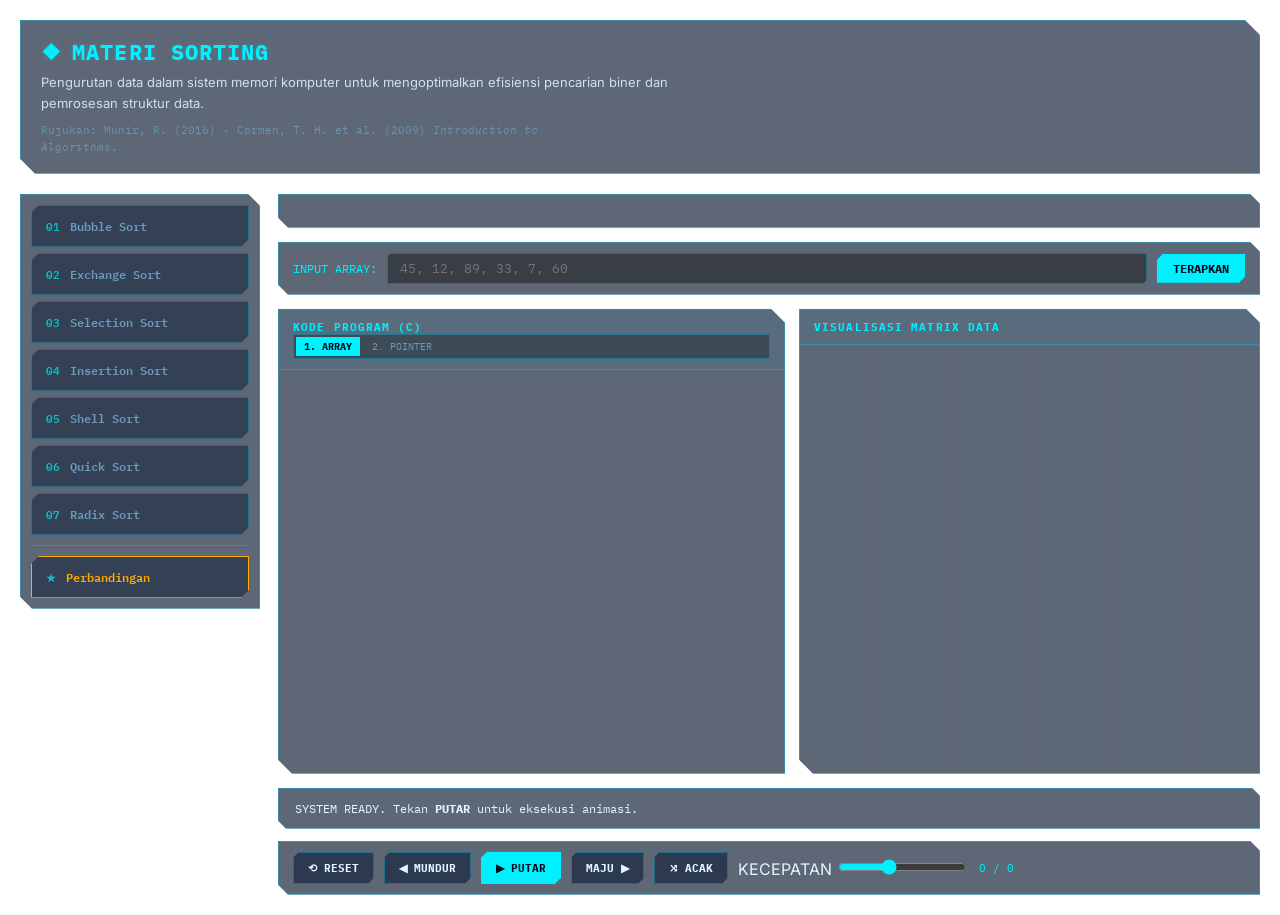
==== commit 16b484ff: "Restyle" ====
--- a/lab.html
+++ b/lab.html
@@ -4,11 +4,11 @@
 <head>
   <meta charset="UTF-8">
   <meta name="viewport" content="width=device-width, initial-scale=1, viewport-fit=cover">
-  <title>Materi Sorting • Laboratorium Algoritma Pengurutan</title>
+  <title>Laboratorium Algoritma Sorting</title>
   <link rel="preconnect" href="https://fonts.googleapis.com">
   <link rel="preconnect" href="https://fonts.gstatic.com" crossorigin>
   <link
-    href="https://fonts.googleapis.com/css2?family=Source+Serif+4:opsz,wght@8..60,500;8..60,600;8..60,700&family=Inter:wght@400;500;600;700&family=IBM+Plex+Mono:wght@400;500;600;700&display=swap"
+    href="https://fonts.googleapis.com/css2?family=IBM+Plex+Mono:wght@400;500;600;700&family=Inter:wght@400;500;600;700&display=swap"
     rel="stylesheet">
   <link rel="stylesheet" href="css/themes.css">
   <link rel="stylesheet" href="css/lab.css">
@@ -18,17 +18,12 @@
   <div class="app">
     <header class="top">
       <div class="top-text">
-        <h1>Materi Sorting</h1>
-        <p><i>Sorting</i> (pengurutan) adalah proses menyusun ulang sekumpulan data ke dalam urutan tertentu menaik
-          (<i>ascending</i>) atau menurun (<i>descending</i>) berdasarkan suatu kunci pembanding, misalnya angka atau
-          huruf. Sorting termasuk salah satu operasi paling mendasar dalam ilmu komputer karena banyak algoritma dan
-          struktur data lain, seperti pencarian biner, bekerja jauh lebih efisien pada data yang sudah terurut.</p>
-        <p class="source-note">Sumber: Munir, R. (2016). <i>Algoritma dan Struktur Data</i>. Bandung: Informatika
-          &middot; Cormen, T. H., Leiserson, C. E., Rivest, R. L., &amp; Stein, C. (2009). <i>Introduction to
-            Algorithms</i> (3rd ed.). Cambridge, MA: MIT Press.</p>
+        <h1><span>❖</span> MATERI SORTING</h1>
+        <p>Pengurutan data dalam sistem memori komputer untuk mengoptimalkan efisiensi pencarian biner dan pemrosesan
+          struktur data.</p>
+        <p class="source-note">Rujukan: Munir, R. (2016) &middot; Cormen, T. H. et al. (2009) <i>Introduction to
+            Algorithms</i>.</p>
       </div>
-      <button id="themeToggle" class="theme-toggle" title="Ganti tema terang/gelap"
-        aria-label="Ganti tema terang/gelap">🌙</button>
     </header>
     <div class="layout">
       <nav class="menu" id="menu"></nav>
@@ -39,17 +34,17 @@
             <p id="algoDesc"></p>
           </div>
           <div class="custom-input-bar">
-            <label for="customArrayInput">Input Custom Array:</label>
-            <input type="text" id="customArrayInput" placeholder="Contoh: 45, 12, 89, 33, 7, 60">
-            <button type="button" class="btn-apply" id="btnApplyCustom">Terapkan</button>
+            <label for="customArrayInput">INPUT ARRAY:</label>
+            <input type="text" id="customArrayInput" placeholder="45, 12, 89, 33, 7, 60">
+            <button type="button" class="btn-apply" id="btnApplyCustom">TERAPKAN</button>
           </div>
           <div class="panels">
             <section class="panel">
               <div class="panel-title code-panel-title">
-                <span>Kode C</span>
-                <div class="code-mode-toggle" role="group" aria-label="Mode kode">
-                  <button type="button" class="mode-btn active" data-mode="array">1. Array</button>
-                  <button type="button" class="mode-btn" data-mode="pointer">2. Pointer</button>
+                <span>KODE PROGRAM (C)</span>
+                <div class="code-mode-toggle" role="group">
+                  <button type="button" class="mode-btn active" data-mode="array">1. ARRAY</button>
+                  <button type="button" class="mode-btn" data-mode="pointer">2. POINTER</button>
                 </div>
               </div>
               <div class="code-scroll">
@@ -57,23 +52,22 @@
               </div>
             </section>
             <section class="panel">
-              <div class="panel-title">Visualisasi</div>
+              <div class="panel-title">VISUALISASI MATRIX DATA</div>
               <div class="viz">
                 <div class="vars-row" id="varsRow"></div>
                 <div class="bars" id="bars"></div>
               </div>
             </section>
           </div>
-          <div class="note-bar" id="noteBar">Tekan <b>Putar</b> untuk memulai animasi.</div>
+          <div class="note-bar" id="noteBar">SYSTEM READY. Tekan <b>PUTAR</b> untuk eksekusi animasi.</div>
           <div class="controls">
-            <button class="btn" id="btnReset" title="Ke langkah awal">⏮ Reset</button>
-            <button class="btn" id="btnPrev" title="Langkah sebelumnya">◀ Mundur</button>
-            <button class="btn primary" id="btnPlay">▶ Putar</button>
-            <button class="btn" id="btnNext" title="Langkah berikutnya">Maju ▶</button>
-            <button class="btn" id="btnShuffle">🔀 Acak Ulang</button>
-            <div class="spacer"></div>
+            <button class="btn" id="btnReset">⟲ RESET</button>
+            <button class="btn" id="btnPrev">◀ MUNDUR</button>
+            <button class="btn primary" id="btnPlay">▶ PUTAR</button>
+            <button class="btn" id="btnNext">MAJU ▶</button>
+            <button class="btn" id="btnShuffle">⤮ ACAK</button>
             <div class="speed-wrap">
-              <span>Kecepatan</span>
+              <span>KECEPATAN</span>
               <input type="range" id="speed" min="60" max="900" value="380">
             </div>
             <div class="progress" id="progress">0 / 0</div>
@@ -81,27 +75,24 @@
         </div>
         <div id="compareView" class="compare-view" style="display:none">
           <div class="algo-head">
-            <h2>Perbandingan 7 Algoritma Sorting</h2>
-            <p>Kompleksitas waktu &amp; ruang, kestabilan, serta kelebihan (+) dan kekurangan (&minus;) tiap algoritma
-              yang ada di sebelah kiri.</p>
+            <h2>PERBANDINGAN ALGORITMA</h2>
+            <p>Analisis matriks efisiensi kompleksitas waktu dan ruang data.</p>
           </div>
           <div class="compare-table-wrap">
             <table class="compare-table" id="compareTable">
               <thead>
                 <tr>
-                  <th>Peringkat**</th>
-                  <th>Algoritma</th>
-                  <th>Kecepatan relatif*</th>
-                  <th>Stabil</th>
-                  <th>In-place</th>
-                  <th>Adaptif</th>
+                  <th>RANK</th>
+                  <th>ALGORITMA</th>
+                  <th>KECEPATAN</th>
+                  <th>STABIL</th>
+                  <th>IN-PLACE</th>
+                  <th>ADAPTIF</th>
                 </tr>
               </thead>
               <tbody id="compareTableBody"></tbody>
             </table>
           </div>
-          <div class="compare-hint">*Ilustrasi performa relatif untuk data berukuran besar (perkiraan, bukan hasil
-            benchmark presisi). **Diurutkan dari yang paling sering dipakai &amp; paling mudah dipelajari.</div>
           <div class="compare-grid" id="compareGrid"></div>
         </div>
       </main>
--- a/css/themes.css
+++ b/css/themes.css
@@ -1,139 +1,65 @@
 /* =========================================================
-   BLUE ARCHIVE THEME DEFINITIONS
-   Arona Theme (Light) & Plana Theme (Dark)
+   SCI-FI FUTURISTIC HUD THEME DEFINITIONS
    ========================================================= */
-
 :root {
   box-sizing: border-box;
   padding-top: env(safe-area-inset-top, 0px);
   padding-bottom: env(safe-area-inset-bottom, 0px);
-  --sans: 'Inter', system-ui, sans-serif;
+
+  --sans: 'Inter', system-ui, -apple-system, sans-serif;
   --serif: 'Source Serif 4', Georgia, serif;
-  --mono: 'IBM Plex Mono', ui-monospace, monospace;
+  --mono: 'IBM Plex Mono', 'Courier New', monospace;
+
+  /* HUD Cyber Colors */
+  --bg: #030813;
+  --bg2: #061024;
+  --panel: rgba(8, 22, 45, 0.65);
+  --panel-2: rgba(15, 38, 75, 0.5);
+  --border: rgba(0, 210, 255, 0.35);
+  --border-glow: rgba(0, 210, 255, 0.6);
+
+  --text: #e0f7ff;
+  --muted: #6b9abb;
+  --accent: #00f0ff;
+  --accent-soft: rgba(0, 240, 255, 0.15);
+  --accent-text: #020c1b;
+
+  /* HUD Visualizer States */
+  --amber: #ffaa00;
+  /* Compare / Warning */
+  --coral: #ff0055;
+  /* Swap / Active Alert */
+  --sage: #00ffaa;
+  /* Sorted / Success */
+  --violet: #d000ff;
+  /* Pivot / Special */
+
+  /* Structural Specifics */
+  --paper: rgba(6, 16, 36, 0.7);
+  --paper-2: rgba(12, 28, 58, 0.6);
+  --paper-line: rgba(0, 210, 255, 0.2);
+  --ink: #e0f7ff;
+  --red: #ff0055;
+  --red-soft: rgba(ff, 0, 85, 0.2);
+  --blue: #00f0ff;
+  --blue-soft: rgba(0, 240, 255, 0.2);
+  --gold: #ffaa00;
+  --gold-soft: rgba(255, 170, 0, 0.2);
+  --ok: #00ffaa;
+  --ok-soft: rgba(0, 255, 170, 0.2);
 }
 
-/* ---------------------------------------------------------
-   ARONA THEME (LIGHT MODE)
-   Schale / Arona Sky Blue & Halo Pink
-   --------------------------------------------------------- */
-:root,
-:root[data-theme="light"] {
-  /* Common Shell / Lab Colors */
-  --bg: #F0F4F9;
-  --bg2: #FFFFFF;
-  --panel: #FFFFFF;
-  --panel-2: #E8EEF5;
-  --border: #D0DCEB;
-  --text: #1C2836;
-  --muted: #62778E;
-  --accent: #2B82C9;
-  /* Halo Blue Arona */
-  --accent-soft: #2B82C91A;
-  --accent-text: #FFFFFF;
-
-  /* Visualizer State Colors */
-  --amber: #D9822B;
-  /* Warning / Active */
-  --coral: #E05275;
-  /* Arona Halo Pink (Swap/Error) */
-  --sage: #28A745;
-  /* Success / Sorted */
-  --violet: #8A54A2;
-  /* Pivot */
-
-  /* SIK Specific Paper/Cover Theme */
-  --cover: #1B4965;
-  --cover-2: #0B2545;
-  --cover-text: #EEF4F8;
-  --cover-text-dim: #90B4CE;
-  --paper: #FFFFFF;
-  --paper-2: #F4F7FA;
-  --paper-line: #E1E8F0;
-  --ink: #1C2836;
-  --red: #E05275;
-  --red-soft: #E052751C;
-  --blue: #2B82C9;
-  --blue-soft: #2B82C91C;
-  --gold: #D9822B;
-  --gold-soft: #D9822B22;
-  --ok: #28A745;
-  --ok-soft: #28A74520;
-}
-
-/* ---------------------------------------------------------
-   PLANA THEME (DARK MODE)
-   Plana Deep Midnight, Ice Blue & Crimson Pink
-   --------------------------------------------------------- */
-@media (prefers-color-scheme: dark) {
-  :root:not([data-theme="light"]) {
-    --bg: #0B0E14;
-    --bg2: #121721;
-    --panel: #141A24;
-    --panel-2: #1C2432;
-    --border: #283344;
-    --text: #E6EDF5;
-    --muted: #7E90A6;
-    --accent: #4FA8E8;
-    /* Cold / Ice Blue Plana */
-    --accent-soft: #4FA8E822;
-    --accent-text: #0B0E14;
-
-    --amber: #E29578;
-    --coral: #FF4D6D;
-    /* Plana Crimson Pink */
-    --sage: #4EBA6F;
-    --violet: #B583E6;
-
-    --cover: #080A0E;
-    --cover-2: #030406;
-    --cover-text: #E6EDF5;
-    --cover-text-dim: #7E90A6;
-    --paper: #0B0E14;
-    --paper-2: #141A24;
-    --paper-line: #212B3B;
-    --ink: #E6EDF5;
-    --red: #FF4D6D;
-    --red-soft: #FF4D6D22;
-    --blue: #4FA8E8;
-    --blue-soft: #4FA8E822;
-    --gold: #E29578;
-    --gold-soft: #E2957826;
-    --ok: #4EBA6F;
-    --ok-soft: #4EBA6F22;
-  }
-}
-
+:root[data-theme="light"],
 :root[data-theme="dark"] {
-  --bg: #0B0E14;
-  --bg2: #121721;
-  --panel: #141A24;
-  --panel-2: #1C2432;
-  --border: #283344;
-  --text: #E6EDF5;
-  --muted: #7E90A6;
-  --accent: #4FA8E8;
-  --accent-soft: #4FA8E822;
-  --accent-text: #0B0E14;
-
-  --amber: #E29578;
-  --coral: #FF4D6D;
-  --sage: #4EBA6F;
-  --violet: #B583E6;
-
-  --cover: #080A0E;
-  --cover-2: #030406;
-  --cover-text: #E6EDF5;
-  --cover-text-dim: #7E90A6;
-  --paper: #0B0E14;
-  --paper-2: #141A24;
-  --paper-line: #212B3B;
-  --ink: #E6EDF5;
-  --red: #FF4D6D;
-  --red-soft: #FF4D6D22;
-  --blue: #4FA8E8;
-  --blue-soft: #4FA8E822;
-  --gold: #E29578;
-  --gold-soft: #E2957826;
-  --ok: #4EBA6F;
-  --ok-soft: #4EBA6F22;
+  /* Memaksa selalu dalam mode Dark Sci-Fi HUD Cybernetic */
+  --bg: #030813;
+  --bg2: #061024;
+  --panel: rgba(8, 22, 45, 0.65);
+  --panel-2: rgba(15, 38, 75, 0.5);
+  --border: rgba(0, 210, 255, 0.35);
+  --text: #e0f7ff;
+  --muted: #6b9abb;
+  --accent: #00f0ff;
+  --accent-soft: rgba(0, 240, 255, 0.15);
+  --accent-text: #020c1b;
 }
--- a/css/lab.css
+++ b/css/lab.css
@@ -2,113 +2,92 @@
   scroll-padding-top: env(safe-area-inset-top, 0px);
   height: 100%;
   -webkit-text-size-adjust: 100%;
-}
-
-* {
   box-sizing: border-box;
 }
 
 body {
   margin: 0;
   min-height: 100%;
-  background: var(--bg);
+  background: transparent;
   color: var(--text);
   font-family: var(--sans);
   -webkit-font-smoothing: antialiased;
 }
 
-h1,
-h2,
-h3 {
-  font-family: var(--serif);
-  font-weight: 600;
-}
-
 .app {
-  max-width: 1280px;
+  max-width: 1380px;
   margin: 0 auto;
-  padding: 28px 20px 40px;
-}
-
+  padding: 20px;
+}
+
+/* Header Top Sci-Fi */
 header.top {
-  margin-bottom: 22px;
+  margin-bottom: 20px;
   display: flex;
   align-items: flex-start;
   justify-content: space-between;
   gap: 16px;
-}
-
-header.top .top-text {
-  flex: 1;
-  min-width: 0;
+  background: var(--panel);
+  border: 1px solid var(--border);
+  backdrop-filter: blur(10px);
+  padding: 16px 20px;
+  clip-path: polygon(0 0, calc(100% - 15px) 0, 100% 15px, 100% 100%, 15px 100%, 0 calc(100% - 15px));
+  box-shadow: inset 0 0 15px rgba(0, 240, 255, 0.05);
 }
 
 header.top h1 {
-  font-size: clamp(24px, 3.4vw, 34px);
+  font-family: var(--mono);
+  font-size: 22px;
   margin: 0 0 6px;
-  font-weight: 600;
-  letter-spacing: -0.01em;
+  font-weight: 700;
+  letter-spacing: 0.05em;
+  color: var(--accent);
+  text-shadow: 0 0 8px var(--accent-soft);
+  text-transform: uppercase;
+  display: flex;
+  align-items: center;
+  gap: 10px;
 }
 
 header.top p {
   margin: 0;
+  color: var(--text);
+  font-size: 13px;
+  max-width: 80ch;
+  line-height: 1.6;
+  opacity: 0.85;
+}
+
+header.top p.source-note {
+  margin-top: 8px;
+  font-size: 11px;
+  font-family: var(--mono);
   color: var(--muted);
-  font-size: 14.5px;
-  max-width: 62ch;
-  line-height: 1.55;
-}
-
-header.top p.source-note {
-  margin-top: 7px;
-  font-size: 11.5px;
-  opacity: .8;
-}
-
-header.top p.source-note i {
-  font-style: italic;
 }
 
 .theme-toggle {
-  flex: none;
-  width: 40px;
-  height: 40px;
-  border-radius: 10px;
-  border: 1px solid var(--border);
-  background: var(--panel);
-  color: var(--text);
-  font-size: 18px;
-  line-height: 1;
-  cursor: pointer;
-  display: flex;
-  align-items: center;
-  justify-content: center;
-  transition: background .15s ease, transform .1s ease;
-  margin-top: 2px;
-}
-
-.theme-toggle:hover {
-  background: var(--panel-2);
-}
-
-.theme-toggle:active {
-  transform: scale(.92);
+  display: none;
 }
 
 .layout {
   display: grid;
-  grid-template-columns: 220px 1fr;
+  grid-template-columns: 240px 1fr;
   gap: 18px;
   align-items: start;
 }
 
+/* Menu Navigasi Hexagonal / Cut Corners Stacked */
 nav.menu {
   background: var(--panel);
   border: 1px solid var(--border);
-  border-radius: 14px;
-  padding: 8px;
+  backdrop-filter: blur(10px);
+  padding: 10px;
   position: sticky;
   top: 14px;
-  overflow: hidden;
+  clip-path: polygon(0 0, calc(100% - 12px) 0, 100% 12px, 100% 100%, 12px 100%, 0 calc(100% - 12px));
+  display: flex;
+  flex-direction: column;
+  gap: 6px;
 }
 
 nav.menu button {
@@ -117,39 +96,61 @@
   align-items: center;
   gap: 10px;
   text-align: left;
-  background: transparent;
-  border: none;
-  color: var(--text);
-  font-family: var(--sans);
-  font-size: 14px;
-  font-weight: 500;
-  padding: 10px 10px;
-  border-radius: 99px;
+  background: rgba(10, 25, 50, 0.5);
+  border: 1px solid var(--border);
+  color: var(--muted);
+  font-family: var(--mono);
+  font-size: 12px;
+  font-weight: 600;
+  padding: 10px 14px;
   cursor: pointer;
-  transition: background .15s ease, color .15s ease;
+  clip-path: polygon(8px 0, 100% 0, 100% calc(100% - 8px), calc(100% - 8px) 100%, 0 100%, 0 8px);
+  transition: all 0.2s ease;
 }
 
 nav.menu button .num {
   font-family: var(--mono);
-  font-size: 12px;
-  color: var(--muted);
-  width: 18px;
-  flex: none;
+  font-size: 11px;
+  color: var(--accent);
+  opacity: 0.7;
 }
 
 nav.menu button:hover {
-  background: var(--panel-2);
+  background: var(--accent-soft);
+  color: #fff;
+  border-color: var(--accent);
+  box-shadow: 0 0 10px var(--accent-soft);
 }
 
 nav.menu button.active {
-  background: var(--accent-soft);
-  color: var(--accent);
+  background: var(--accent);
+  color: var(--accent-text);
+  border-color: var(--accent);
+  box-shadow: 0 0 12px var(--accent);
 }
 
 nav.menu button.active .num {
-  color: var(--accent);
-}
-
+  color: var(--accent-text);
+  opacity: 1;
+}
+
+nav.menu .menu-sep {
+  height: 1px;
+  background: var(--border);
+  margin: 4px 0;
+}
+
+nav.menu button.compare-btn {
+  color: var(--amber);
+  border-color: var(--amber);
+}
+
+nav.menu button.compare-btn.active {
+  background: var(--amber);
+  color: #000;
+}
+
+/* Panel Algoritma & Layout Content */
 main.content {
   min-width: 0;
 }
@@ -157,82 +158,87 @@
 .algo-head {
   background: var(--panel);
   border: 1px solid var(--border);
-  border-radius: 14px;
-  padding: 16px 18px;
+  backdrop-filter: blur(10px);
+  padding: 14px 18px;
   margin-bottom: 14px;
+  clip-path: polygon(0 0, calc(100% - 10px) 0, 100% 10px, 100% 100%, 10px 100%, 0 calc(100% - 10px));
 }
 
 .algo-head h2 {
   margin: 0 0 4px;
-  font-size: 19px;
-  font-weight: 700;
+  font-size: 18px;
+  font-family: var(--mono);
+  color: var(--accent);
+  letter-spacing: 0.05em;
+  text-transform: uppercase;
 }
 
 .algo-head p {
   margin: 0;
-  color: var(--muted);
-  font-size: 13.5px;
+  color: var(--text);
+  font-size: 13px;
   line-height: 1.5;
-}
-
+  opacity: 0.9;
+}
+
+/* Input Custom Array Bar */
 .custom-input-bar {
   background: var(--panel);
   border: 1px solid var(--border);
-  border-radius: 14px;
-  padding: 12px 14px;
+  backdrop-filter: blur(10px);
+  padding: 10px 14px;
   margin-bottom: 14px;
   display: flex;
   flex-wrap: wrap;
   align-items: center;
   gap: 10px;
+  clip-path: polygon(0 0, calc(100% - 10px) 0, 100% 10px, 100% 100%, 10px 100%, 0 calc(100% - 10px));
 }
 
 .custom-input-bar label {
-  font-size: 13px;
-  font-weight: 600;
-  color: var(--text);
-  white-space: nowrap;
+  font-family: var(--mono);
+  font-size: 12px;
+  color: var(--accent);
+  text-transform: uppercase;
 }
 
 .custom-input-bar input[type="text"] {
   flex: 1;
   min-width: 200px;
-  background: var(--bg);
-  border: 1px solid var(--border);
-  color: var(--text);
+  background: rgba(0, 0, 0, 0.4);
+  border: 1px solid var(--border);
+  color: var(--accent);
   font-family: var(--mono);
   font-size: 13px;
-  padding: 7px 12px;
-  border-radius: 8px;
+  padding: 6px 12px;
   outline: none;
-  transition: border-color .15s ease;
+  clip-path: polygon(4px 0, 100% 0, 100% calc(100% - 4px), calc(100% - 4px) 100%, 0 100%, 0 4px);
 }
 
 .custom-input-bar input[type="text"]:focus {
   border-color: var(--accent);
+  box-shadow: 0 0 8px var(--accent-soft);
 }
 
 .custom-input-bar .btn-apply {
-  font-family: var(--sans);
-  font-size: 13px;
-  font-weight: 600;
+  font-family: var(--mono);
+  font-size: 12px;
+  font-weight: 700;
+  text-transform: uppercase;
   background: var(--accent);
   color: var(--accent-text);
   border: none;
-  padding: 7px 14px;
-  border-radius: 8px;
+  padding: 7px 16px;
   cursor: pointer;
-  transition: opacity .15s ease, transform .1s ease;
+  clip-path: polygon(6px 0, 100% 0, 100% calc(100% - 6px), calc(100% - 6px) 100%, 0 100%, 0 6px);
+  transition: all 0.2s ease;
 }
 
 .custom-input-bar .btn-apply:hover {
-  opacity: 0.9;
-}
-
-.custom-input-bar .btn-apply:active {
-  transform: scale(.96);
-}
-
+  box-shadow: 0 0 12px var(--accent);
+}
+
+/* Panel Kode C & Visualisasi Side-by-Side */
 .panels {
   display: grid;
   grid-template-columns: 1.1fr 1fr;
@@ -242,107 +248,99 @@
 .panel {
   background: var(--panel);
   border: 1px solid var(--border);
-  border-radius: 14px;
+  backdrop-filter: blur(12px);
+  clip-path: polygon(0 0, calc(100% - 14px) 0, 100% 14px, 100% 100%, 14px 100%, 0 calc(100% - 14px));
   overflow: hidden;
   display: flex;
   flex-direction: column;
-  min-width: 0;
+  box-shadow: 0 0 15px rgba(0, 0, 0, 0.5);
 }
 
 .panel-title {
   padding: 10px 14px;
-  font-size: 12px;
-  font-weight: 600;
-  color: var(--muted);
+  font-family: var(--mono);
+  font-size: 11px;
+  font-weight: 700;
+  color: var(--accent);
+  text-transform: uppercase;
+  letter-spacing: 0.1em;
   border-bottom: 1px solid var(--border);
-  letter-spacing: 0.02em;
-}
-
-.code-panel-title {
-  display: flex;
-  align-items: center;
-  justify-content: space-between;
-  gap: 10px;
-  flex-wrap: wrap;
+  background: rgba(0, 210, 255, 0.05);
 }
 
 .code-mode-toggle {
   display: flex;
-  gap: 3px;
-  background: var(--panel-2);
-  border: 1px solid var(--border);
-  border-radius: 8px;
+  gap: 4px;
+  background: rgba(0, 0, 0, 0.3);
   padding: 2px;
+  border: 1px solid var(--border);
 }
 
 .code-mode-toggle .mode-btn {
-  font-family: var(--sans);
-  font-size: 11px;
-  font-weight: 600;
+  font-family: var(--mono);
+  font-size: 10px;
   color: var(--muted);
   background: transparent;
   border: none;
-  border-radius: 6px;
-  padding: 4px 9px;
+  padding: 3px 8px;
   cursor: pointer;
-  transition: background .15s ease, color .15s ease;
-}
-
-.code-mode-toggle .mode-btn:hover {
-  color: var(--text);
 }
 
 .code-mode-toggle .mode-btn.active {
   background: var(--accent);
   color: var(--accent-text);
+  font-weight: 700;
 }
 
 .code-scroll {
   overflow-x: auto;
   overflow-y: auto;
-  max-height: 420px;
-  -webkit-overflow-scrolling: touch;
+  max-height: 400px;
 }
 
 .code {
   font-family: var(--mono);
-  font-size: 12.8px;
-  line-height: 1.85;
-  padding: 10px 0;
-  white-space: pre;
+  font-size: 12px;
+  line-height: 1.8;
+  padding: 8px 0;
 }
 
 .code .line {
   display: flex;
-  gap: 14px;
-  padding: 1px 16px;
-  border-left: 3px solid transparent;
-  transition: background .2s ease, border-color .2s ease;
+  gap: 12px;
+  padding: 1px 14px;
+  border-left: 2px solid transparent;
 }
 
 .code .line .ln {
   color: var(--muted);
-  width: 18px;
-  flex: none;
+  width: 20px;
   text-align: right;
-  user-select: none;
+  opacity: 0.6;
 }
 
 .code .line.hl {
   background: var(--accent-soft);
   border-left-color: var(--accent);
+  box-shadow: inset 0 0 10px rgba(0, 240, 255, 0.1);
 }
 
 .code .line.hl .ln {
   color: var(--accent);
-}
-
+  opacity: 1;
+}
+
+/* Visualizer Grid HUD & Glass Fluid Bars */
 .viz {
-  padding: 16px 14px 10px;
+  padding: 14px;
   display: flex;
   flex-direction: column;
   gap: 12px;
-  min-height: 420px;
+  min-height: 400px;
+  position: relative;
+  background-image: linear-gradient(rgba(0, 210, 255, 0.05) 1px, transparent 1px),
+    linear-gradient(90deg, rgba(0, 210, 255, 0.05) 1px, transparent 1px);
+  background-size: 20px 20px;
 }
 
 .vars-row {
@@ -354,12 +352,12 @@
 
 .chip {
   font-family: var(--mono);
-  font-size: 12px;
-  background: var(--panel-2);
-  border: 1px solid var(--border);
-  color: var(--text);
+  font-size: 11px;
+  background: rgba(0, 240, 255, 0.1);
+  border: 1px solid var(--border);
+  color: var(--accent);
   padding: 2px 8px;
-  border-radius: 6px;
+  clip-path: polygon(4px 0, 100% 0, 100% calc(100% - 4px), calc(100% - 4px) 100%, 0 100%, 0 4px);
 }
 
 .bars {
@@ -367,10 +365,8 @@
   display: flex;
   align-items: flex-end;
   justify-content: center;
-  gap: 10px;
-  padding: 12px 4px 4px;
-  overflow-x: auto;
-  -webkit-overflow-scrolling: touch;
+  gap: 12px;
+  padding: 10px;
 }
 
 .bar-slot {
@@ -378,30 +374,18 @@
   flex-direction: column;
   align-items: center;
   gap: 6px;
-  width: 44px;
+  width: 40px;
   flex: none;
-  opacity: 1;
-  transition: opacity .25s ease;
-}
-
-.bar-slot.dim {
-  opacity: .3;
-}
-
-.bar-slot.empty .bar-fill {
-  border: 2px dashed var(--border);
-  background: transparent !important;
 }
 
 .bar-badge {
   font-family: var(--mono);
-  font-size: 11px;
-  font-weight: 600;
-  color: var(--bg);
+  font-size: 10px;
+  font-weight: 700;
+  color: #000;
   background: var(--amber);
-  padding: 1px 6px;
-  border-radius: 6px;
-  min-height: 18px;
+  padding: 1px 4px;
+  clip-path: polygon(3px 0, 100% 0, 100% calc(100% - 3px), calc(100% - 3px) 100%, 0 100%, 0 3px);
   visibility: hidden;
 }
 
@@ -411,63 +395,62 @@
 
 .bar-value {
   font-family: var(--mono);
-  font-size: 12px;
-  color: var(--muted);
-}
-
+  font-size: 11px;
+  color: var(--accent);
+  text-shadow: 0 0 5px var(--accent-soft);
+}
+
+/* Meruncing Futuristic Bars (Diamond Top Cut / Glowing Fluid Tubes) */
 .bar-fill {
   width: 100%;
-  border-radius: 8px 8px 4px 4px;
-  background: var(--accent);
-  transition: height .32s cubic-bezier(.4, 0, .2, 1), background-color .22s ease, transform .22s ease;
-  transform-origin: bottom center;
+  background: linear-gradient(180deg, var(--accent), rgba(0, 240, 255, 0.2));
+  border: 1px solid var(--accent);
+  box-shadow: 0 0 10px var(--accent-soft);
+  clip-path: polygon(50% 0%, 100% 12px, 100% 100%, 0% 100%, 0% 12px);
+  transition: height 0.3s cubic-bezier(0.4, 0, 0.2, 1), background 0.2s ease;
 }
 
 .bar-fill[data-state="compare"] {
-  background: var(--amber);
+  background: linear-gradient(180deg, var(--amber), rgba(255, 170, 0, 0.2));
+  border-color: var(--amber);
+  box-shadow: 0 0 12px var(--amber);
 }
 
 .bar-fill[data-state="swap"] {
-  background: var(--coral);
-  transform: scaleY(1.03);
-}
-
-.bar-fill[data-state="shift"] {
-  background: var(--amber);
-  transform: translateX(4px);
+  background: linear-gradient(180deg, var(--coral), rgba(255, 0, 85, 0.2));
+  border-color: var(--coral);
+  box-shadow: 0 0 15px var(--coral);
 }
 
 .bar-fill[data-state="sorted"] {
-  background: var(--sage);
+  background: linear-gradient(180deg, var(--sage), rgba(0, 255, 170, 0.2));
+  border-color: var(--sage);
+  box-shadow: 0 0 10px var(--sage);
 }
 
 .bar-fill[data-state="pivot"] {
-  background: var(--violet);
-}
-
-.bar-fill[data-state="active"] {
-  background: var(--amber);
+  background: linear-gradient(180deg, var(--violet), rgba(208, 0, 255, 0.2));
+  border-color: var(--violet);
+  box-shadow: 0 0 12px var(--violet);
 }
 
 .bar-index {
   font-family: var(--mono);
-  font-size: 11px;
+  font-size: 10px;
   color: var(--muted);
 }
 
+/* Note Bar & Controls */
 .note-bar {
   background: var(--panel);
   border: 1px solid var(--border);
-  border-radius: 14px;
-  padding: 14px 18px;
+  backdrop-filter: blur(10px);
+  padding: 12px 16px;
   margin-top: 14px;
-  font-size: 14.5px;
-  line-height: 1.5;
-  min-height: 22px;
-}
-
-.note-bar b {
-  color: var(--accent);
+  font-family: var(--mono);
+  font-size: 12px;
+  color: var(--text);
+  clip-path: polygon(0 0, calc(100% - 8px) 0, 100% 8px, 100% 100%, 8px 100%, 0 calc(100% - 8px));
 }
 
 .controls {
@@ -478,464 +461,44 @@
   margin-top: 12px;
   background: var(--panel);
   border: 1px solid var(--border);
-  border-radius: 14px;
-  padding: 12px 14px;
+  backdrop-filter: blur(10px);
+  padding: 10px 14px;
+  clip-path: polygon(0 0, calc(100% - 10px) 0, 100% 10px, 100% 100%, 10px 100%, 0 calc(100% - 10px));
 }
 
 .controls .btn {
-  font-family: var(--sans);
-  font-weight: 600;
-  font-size: 13.5px;
+  font-family: var(--mono);
+  font-size: 11px;
+  font-weight: 700;
+  text-transform: uppercase;
   color: var(--text);
-  background: var(--panel-2);
-  border: 1px solid var(--border);
-  border-radius: 9px;
+  background: rgba(10, 25, 50, 0.6);
+  border: 1px solid var(--border);
   padding: 8px 14px;
   cursor: pointer;
-  transition: background .15s ease, transform .1s ease;
+  clip-path: polygon(6px 0, 100% 0, 100% calc(100% - 6px), calc(100% - 6px) 100%, 0 100%, 0 6px);
+  transition: all 0.2s ease;
 }
 
 .controls .btn:hover {
   background: var(--accent-soft);
-}
-
-.controls .btn:active {
-  transform: scale(.96);
+  border-color: var(--accent);
+  color: var(--accent);
 }
 
 .controls .btn.primary {
   background: var(--accent);
   color: var(--accent-text);
-  border-color: transparent;
-}
-
-.controls .btn:disabled {
-  opacity: .4;
-  cursor: not-allowed;
-}
-
-.controls .spacer {
-  flex: 1;
+  border-color: var(--accent);
+  box-shadow: 0 0 10px var(--accent);
 }
 
 .controls .progress {
   font-family: var(--mono);
-  font-size: 12.5px;
-  color: var(--muted);
-}
-
-.controls .speed-wrap {
-  display: flex;
-  align-items: center;
-  gap: 8px;
-  font-size: 12.5px;
-  color: var(--muted);
+  font-size: 11px;
+  color: var(--accent);
 }
 
 .controls input[type="range"] {
   accent-color: var(--accent);
-}
-
-nav.menu .menu-sep {
-  height: 1px;
-  background: var(--border);
-  margin: 6px 8px;
-}
-
-nav.menu button.compare-btn {
-  color: var(--accent);
-  font-weight: 600;
-}
-
-nav.menu button.compare-btn .num {
-  color: var(--accent);
-}
-
-nav.menu button.compare-btn.active {
-  background: var(--accent-soft);
-}
-
-.compare-view {
-  display: flex;
-  flex-direction: column;
-  gap: 14px;
-}
-
-.compare-table-wrap {
-  background: var(--panel);
-  border: 1px solid var(--border);
-  border-radius: 14px;
-  overflow-x: auto;
-  padding: 4px;
-  -webkit-overflow-scrolling: touch;
-}
-
-table.compare-table {
-  border-collapse: collapse;
-  width: 100%;
-  min-width: 760px;
-}
-
-table.compare-table th,
-table.compare-table td {
-  padding: 10px 12px;
-  text-align: left;
-  font-size: 12.8px;
-  border-bottom: 1px solid var(--border);
-  white-space: nowrap;
-}
-
-table.compare-table thead th {
-  font-size: 11px;
-  text-transform: uppercase;
-  letter-spacing: .04em;
-  color: var(--muted);
-  font-weight: 700;
-  background: var(--panel-2);
-}
-
-table.compare-table tbody tr:last-child td {
-  border-bottom: none;
-}
-
-table.compare-table tbody tr:hover {
-  background: var(--panel-2);
-}
-
-table.compare-table td.algo-name {
-  font-weight: 600;
-  color: var(--text);
-}
-
-table.compare-table td.mono-cell {
-  font-family: var(--mono);
-  color: var(--muted);
-}
-
-table.compare-table td.center {
-  text-align: center;
-}
-
-.tick {
-  font-weight: 700;
-}
-
-.tick.yes {
-  color: var(--sage);
-}
-
-.tick.no {
-  color: var(--coral);
-}
-
-.speed-illus {
-  display: flex;
-  align-items: center;
-  gap: 8px;
-  min-width: 130px;
-}
-
-.speed-illus .track {
-  flex: 1;
-  height: 7px;
-  border-radius: 4px;
-  background: var(--panel-2);
-  overflow: hidden;
-  min-width: 70px;
-}
-
-.speed-illus .fill {
-  height: 100%;
-  border-radius: 4px;
-}
-
-.speed-illus .fill.fast {
-  background: var(--sage);
-}
-
-.speed-illus .fill.mid {
-  background: var(--amber);
-}
-
-.speed-illus .fill.slow {
-  background: var(--coral);
-}
-
-.speed-illus .label {
-  font-family: var(--mono);
-  font-size: 10.5px;
-  color: var(--muted);
-  width: 30px;
-  flex: none;
-}
-
-.compare-hint {
-  font-size: 12px;
-  color: var(--muted);
-  padding: 2px 4px 6px;
-}
-
-.compare-grid {
-  display: grid;
-  grid-template-columns: repeat(auto-fit, minmax(280px, 1fr));
-  gap: 14px;
-}
-
-.compare-card {
-  background: var(--panel);
-  border: 1px solid var(--border);
-  border-radius: 14px;
-  padding: 16px 18px;
-  display: flex;
-  flex-direction: column;
-  gap: 10px;
-}
-
-.compare-card h3 {
-  margin: 0;
-  font-size: 16px;
-  font-weight: 700;
-}
-
-.compare-card-head {
-  display: flex;
-  align-items: center;
-  justify-content: space-between;
-  gap: 10px;
-}
-
-.rank-badge {
-  font-family: var(--mono);
-  font-size: 11px;
-  font-weight: 700;
-  color: var(--accent);
-  background: var(--accent-soft);
-  padding: 3px 9px;
-  border-radius: 999px;
-  flex: none;
-  white-space: nowrap;
-}
-
-.compare-speed-row {
-  display: flex;
-  align-items: center;
-  gap: 8px;
-}
-
-.compare-speed-row .speed-label {
-  font-size: 11px;
-  color: var(--muted);
-  flex: none;
-}
-
-.compare-speed-row .speed-illus {
-  flex: 1;
-  min-width: 0;
-}
-
-.compare-chips {
-  display: flex;
-  flex-wrap: wrap;
-  gap: 6px;
-}
-
-.compare-chips .chip {
-  font-size: 11.5px;
-}
-
-.compare-chips .chip b {
-  color: var(--accent);
-  font-weight: 600;
-}
-
-.pm-grid {
-  display: grid;
-  grid-template-columns: 1fr 1fr;
-  gap: 12px;
-}
-
-.pm-col h4 {
-  margin: 0 0 6px;
-  font-size: 11.5px;
-  text-transform: uppercase;
-  letter-spacing: .04em;
-  font-weight: 700;
-}
-
-.pm-col.plus h4 {
-  color: var(--sage);
-}
-
-.pm-col.minus h4 {
-  color: var(--coral);
-}
-
-.pm-col ul {
-  margin: 0;
-  padding: 0;
-  list-style: none;
-  display: flex;
-  flex-direction: column;
-  gap: 6px;
-}
-
-.pm-col li {
-  font-size: 12.8px;
-  line-height: 1.45;
-  color: var(--text);
-  padding-left: 16px;
-  position: relative;
-}
-
-.pm-col.plus li::before {
-  content: "+";
-  position: absolute;
-  left: 0;
-  color: var(--sage);
-  font-weight: 700;
-}
-
-.pm-col.minus li::before {
-  content: "\2212";
-  position: absolute;
-  left: 0;
-  color: var(--coral);
-  font-weight: 700;
-}
-
-@media (max-width:520px) {
-  .pm-grid {
-    grid-template-columns: 1fr;
-  }
-}
-
-@media (max-width:900px) {
-  .layout {
-    grid-template-columns: 1fr;
-  }
-
-  nav.menu {
-    position: static;
-    display: flex;
-    overflow-x: auto;
-    gap: 2px;
-    padding: 6px;
-    -webkit-overflow-scrolling: touch;
-  }
-
-  nav.menu button {
-    width: auto;
-    white-space: nowrap;
-  }
-
-  nav.menu .menu-sep {
-    width: 1px;
-    height: auto;
-    align-self: stretch;
-    margin: 2px 4px;
-    flex: none;
-  }
-
-  .panels {
-    grid-template-columns: 1fr;
-  }
-
-  .code-scroll {
-    max-height: 260px;
-  }
-
-  .viz {
-    min-height: 280px;
-  }
-}
-
-@media (max-width:600px) {
-  .app {
-    padding: 16px 12px 28px;
-  }
-
-  header.top {
-    gap: 10px;
-  }
-
-  header.top p {
-    font-size: 13.5px;
-  }
-
-  .theme-toggle {
-    width: 36px;
-    height: 36px;
-    font-size: 16px;
-  }
-
-  .algo-head {
-    padding: 14px 14px;
-  }
-
-  .panel-title {
-    padding: 9px 12px;
-  }
-
-  .controls {
-    padding: 10px 10px;
-    gap: 8px;
-  }
-
-  .controls .btn {
-    flex: 1 1 auto;
-    padding: 9px 10px;
-    font-size: 12.5px;
-    text-align: center;
-  }
-
-  .controls .spacer {
-    flex-basis: 100%;
-    height: 0;
-  }
-
-  .controls .speed-wrap {
-    flex: 1 1 auto;
-  }
-
-  .controls .progress {
-    margin-left: auto;
-  }
-
-  .bar-slot {
-    width: 34px;
-    gap: 4px;
-  }
-
-  .bar-value {
-    font-size: 11px;
-  }
-
-  .bar-index {
-    font-size: 10px;
-  }
-
-  .compare-table-wrap {
-    display: none;
-  }
-
-  .compare-hint {
-    padding: 0 2px 8px;
-  }
-
-  .compare-grid {
-    grid-template-columns: 1fr;
-  }
-
-  .compare-card {
-    padding: 14px 14px;
-  }
-}
-
-@media (prefers-reduced-motion: reduce) {
-
-  .bar-fill,
-  .bar-slot,
-  .code .line {
-    transition: none !important;
-  }
 }
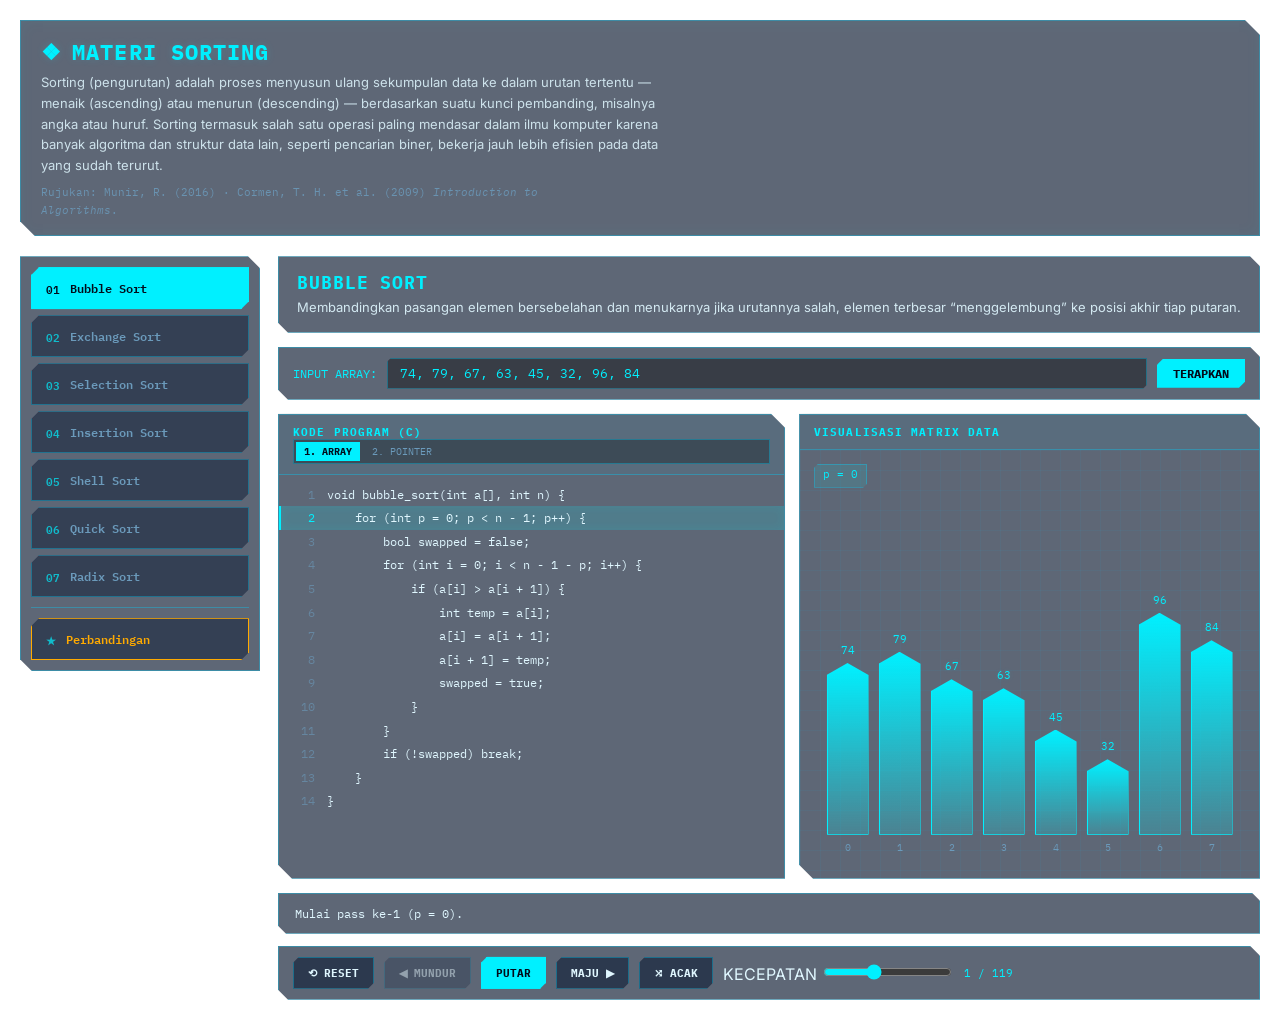
==== commit 57ddee60: "Fix indent kode C, Fix Aktivasi button maju-mundur" ====
--- a/lab.html
+++ b/lab.html
@@ -19,8 +19,8 @@
     <header class="top">
       <div class="top-text">
         <h1><span>❖</span> MATERI SORTING</h1>
-        <p>Pengurutan data dalam sistem memori komputer untuk mengoptimalkan efisiensi pencarian biner dan pemrosesan
-          struktur data.</p>
+        <p>Sorting (pengurutan) adalah proses menyusun ulang sekumpulan data ke dalam urutan tertentu — menaik (ascending) atau
+           menurun (descending) — berdasarkan suatu kunci pembanding, misalnya angka atau huruf. Sorting termasuk salah satu operasi paling mendasar dalam ilmu komputer karena banyak algoritma dan struktur data lain, seperti pencarian biner, bekerja jauh lebih efisien pada data yang sudah terurut.</p>
         <p class="source-note">Rujukan: Munir, R. (2016) &middot; Cormen, T. H. et al. (2009) <i>Introduction to
             Algorithms</i>.</p>
       </div>
--- a/css/lab.css
+++ b/css/lab.css
@@ -303,6 +303,7 @@
   font-size: 12px;
   line-height: 1.8;
   padding: 8px 0;
+  white-space: pre;
 }
 
 .code .line {
@@ -493,6 +494,19 @@
   box-shadow: 0 0 10px var(--accent);
 }
 
+.controls .btn:disabled {
+  opacity: 0.4;
+  cursor: not-allowed;
+  pointer-events: none;
+}
+
+.controls .btn:disabled:hover {
+  background: rgba(10, 25, 50, 0.6);
+  border-color: var(--border);
+  color: var(--text);
+  box-shadow: none;
+}
+
 .controls .progress {
   font-family: var(--mono);
   font-size: 11px;
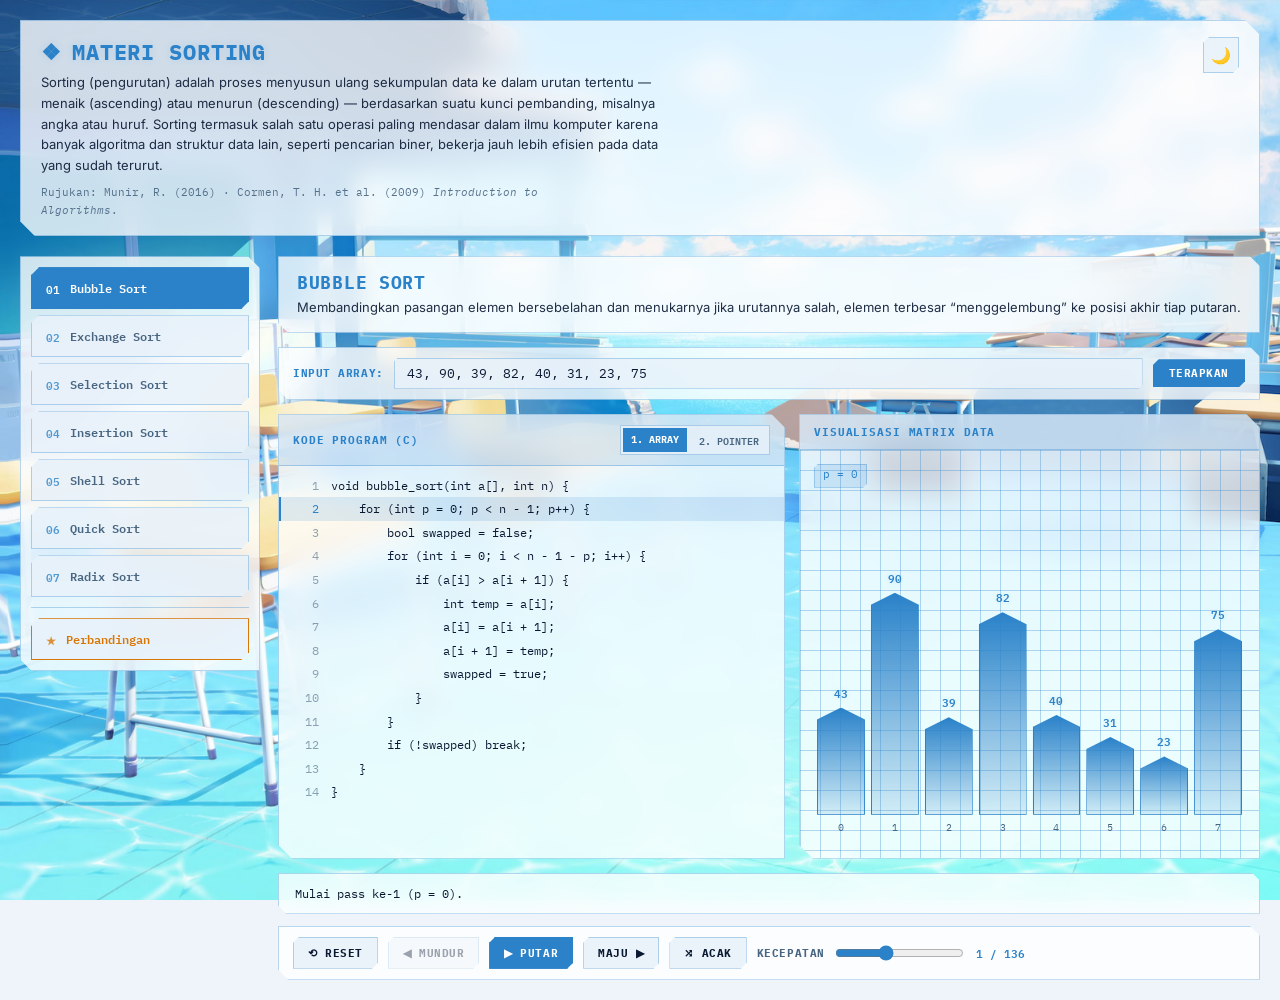
==== commit 83b3ae7d: "Implement dual theme system, responsive layout, and visual refinements * tambahkan sistem tema teran" ====
--- a/lab.html
+++ b/lab.html
@@ -24,6 +24,7 @@
         <p class="source-note">Rujukan: Munir, R. (2016) &middot; Cormen, T. H. et al. (2009) <i>Introduction to
             Algorithms</i>.</p>
       </div>
+      <button class="theme-toggle" id="themeToggle" title="Ganti tema" aria-label="Ganti tema">🌙</button>
     </header>
     <div class="layout">
       <nav class="menu" id="menu"></nav>
--- a/css/themes.css
+++ b/css/themes.css
@@ -1,6 +1,7 @@
 /* =========================================================
-   SCI-FI FUTURISTIC HUD THEME DEFINITIONS
+   BLUE ARCHIVE THEME DEFINITIONS
    ========================================================= */
+
 :root {
   box-sizing: border-box;
   padding-top: env(safe-area-inset-top, 0px);
@@ -9,57 +10,140 @@
   --sans: 'Inter', system-ui, -apple-system, sans-serif;
   --serif: 'Source Serif 4', Georgia, serif;
   --mono: 'IBM Plex Mono', 'Courier New', monospace;
+}
 
-  /* HUD Cyber Colors */
+/* ---------------------------------------------------------
+   LIGHT MODE
+   Schale / Arona Sky Blue, Pearl White & Halo Pink
+   --------------------------------------------------------- */
+:root,
+:root[data-theme="light"] {
+  --bg-img: url('../assets/images/BG_AronaRoom.jpg');
+  --bg: #EEF4F9;
+  --bg2: #FFFFFF;
+  --panel: rgba(255, 255, 255, 0.78);
+  --panel-2: rgba(232, 241, 250, 0.85);
+  --panel-solid: #FFFFFF;
+  --border: rgba(43, 130, 201, 0.32);
+  --border-glow: rgba(43, 130, 201, 0.6);
+
+  --text: #0A1932;
+  --muted: #486581;
+  --accent: #2B82C9;
+  --accent-soft: rgba(43, 130, 201, 0.14);
+  --accent-text: #FFFFFF;
+
+  /* Visualizer State Colors */
+  --amber: #D97706;  /* Compare / Warning */
+  --coral: #E05275;  /* Swap / Arona Halo Pink */
+  --sage: #10B981;   /* Sorted / Success */
+  --violet: #8B5CF6; /* Pivot / Special */
+
+  /* SIK Specific Paper/Cover Theme */
+  --cover: rgba(27, 73, 101, 0.88);
+  --cover-2: rgba(11, 37, 69, 0.95);
+  --cover-text: #EEF4F8;
+  --cover-text-dim: #90B4CE;
+  --paper: rgba(255, 255, 255, 0.82);
+  --paper-2: rgba(244, 247, 250, 0.9);
+  --paper-line: rgba(43, 130, 201, 0.2);
+  --ink: #0A1932;
+  --red: #E05275;
+  --red-soft: rgba(224, 82, 117, 0.15);
+  --blue: #2B82C9;
+  --blue-soft: rgba(43, 130, 201, 0.15);
+  --gold: #D97706;
+  --gold-soft: rgba(217, 119, 6, 0.18);
+  --ok: #10B981;
+  --ok-soft: rgba(16, 185, 129, 0.18);
+}
+
+/* ---------------------------------------------------------
+   DARK MODE
+   Plana Midnight, Cold Ice Cyan, Violet & Crimson Pink
+   --------------------------------------------------------- */
+@media (prefers-color-scheme: dark) {
+  :root:not([data-theme="light"]) {
+    --bg-img: url('../assets/images/BG_AronaRoom_Night.jpg');
+    --bg: #030813;
+    --bg2: #061024;
+    --panel: rgba(8, 22, 45, 0.72);
+    --panel-2: rgba(15, 38, 75, 0.65);
+    --panel-solid: #0A1A33;
+    --border: rgba(0, 210, 255, 0.35);
+    --border-glow: rgba(0, 210, 255, 0.65);
+
+    --text: #E0F7FF;
+    --muted: #7E9DB8;
+    --accent: #00F0FF;
+    --accent-soft: rgba(0, 240, 255, 0.16);
+    --accent-text: #020C1B;
+
+    --amber: #FFAA00;
+    --coral: #FF0055;
+    --sage: #00FFAA;
+    --violet: #D000FF;
+
+    --cover: rgba(8, 18, 36, 0.88);
+    --cover-2: rgba(3, 8, 18, 0.95);
+    --cover-text: #E0F7FF;
+    --cover-text-dim: #7E9DB8;
+    --paper: rgba(6, 16, 36, 0.75);
+    --paper-2: rgba(12, 28, 58, 0.68);
+    --paper-line: rgba(0, 210, 255, 0.2);
+    --ink: #E0F7FF;
+    --red: #FF0055;
+    --red-soft: rgba(255, 0, 85, 0.2);
+    --blue: #00F0FF;
+    --blue-soft: rgba(0, 240, 255, 0.2);
+    --gold: #FFAA00;
+    --gold-soft: rgba(255, 170, 0, 0.2);
+    --ok: #00FFAA;
+    --ok-soft: rgba(0, 255, 170, 0.2);
+  }
+}
+
+:root[data-theme="dark"] {
+  --bg-img: url('../assets/images/BG_AronaRoom_Night.jpg');
   --bg: #030813;
   --bg2: #061024;
-  --panel: rgba(8, 22, 45, 0.65);
-  --panel-2: rgba(15, 38, 75, 0.5);
+  --panel: rgba(8, 22, 45, 0.72);
+  --panel-2: rgba(15, 38, 75, 0.65);
+  --panel-solid: #0A1A33;
   --border: rgba(0, 210, 255, 0.35);
-  --border-glow: rgba(0, 210, 255, 0.6);
+  --border-glow: rgba(0, 210, 255, 0.65);
 
-  --text: #e0f7ff;
-  --muted: #6b9abb;
-  --accent: #00f0ff;
-  --accent-soft: rgba(0, 240, 255, 0.15);
-  --accent-text: #020c1b;
+  --text: #E0F7FF;
+  --muted: #7E9DB8;
+  --accent: #00F0FF;
+  --accent-soft: rgba(0, 240, 255, 0.16);
+  --accent-text: #020C1B;
 
-  /* HUD Visualizer States */
-  --amber: #ffaa00;
-  /* Compare / Warning */
-  --coral: #ff0055;
-  /* Swap / Active Alert */
-  --sage: #00ffaa;
-  /* Sorted / Success */
-  --violet: #d000ff;
-  /* Pivot / Special */
+  --amber: #FFAA00;
+  --coral: #FF0055;
+  --sage: #00FFAA;
+  --violet: #D000FF;
 
-  /* Structural Specifics */
-  --paper: rgba(6, 16, 36, 0.7);
-  --paper-2: rgba(12, 28, 58, 0.6);
+  --cover: rgba(8, 18, 36, 0.88);
+  --cover-2: rgba(3, 8, 18, 0.95);
+  --cover-text: #E0F7FF;
+  --cover-text-dim: #7E9DB8;
+  --paper: rgba(6, 16, 36, 0.75);
+  --paper-2: rgba(12, 28, 58, 0.68);
   --paper-line: rgba(0, 210, 255, 0.2);
-  --ink: #e0f7ff;
-  --red: #ff0055;
-  --red-soft: rgba(ff, 0, 85, 0.2);
-  --blue: #00f0ff;
+  --ink: #E0F7FF;
+  --red: #FF0055;
+  --red-soft: rgba(255, 0, 85, 0.2);
+  --blue: #00F0FF;
   --blue-soft: rgba(0, 240, 255, 0.2);
-  --gold: #ffaa00;
+  --gold: #FFAA00;
   --gold-soft: rgba(255, 170, 0, 0.2);
-  --ok: #00ffaa;
+  --ok: #00FFAA;
   --ok-soft: rgba(0, 255, 170, 0.2);
 }
 
-:root[data-theme="light"],
-:root[data-theme="dark"] {
-  /* Memaksa selalu dalam mode Dark Sci-Fi HUD Cybernetic */
-  --bg: #030813;
-  --bg2: #061024;
-  --panel: rgba(8, 22, 45, 0.65);
-  --panel-2: rgba(15, 38, 75, 0.5);
-  --border: rgba(0, 210, 255, 0.35);
-  --text: #e0f7ff;
-  --muted: #6b9abb;
-  --accent: #00f0ff;
-  --accent-soft: rgba(0, 240, 255, 0.15);
-  --accent-text: #020c1b;
+/* Global Background Setup */
+body {
+  background: var(--bg-img) no-repeat center center fixed, var(--bg);
+  background-size: cover;
 }
--- a/css/lab.css
+++ b/css/lab.css
@@ -8,7 +8,8 @@
 body {
   margin: 0;
   min-height: 100%;
-  background: transparent;
+  background: var(--bg-img) no-repeat center center fixed, var(--bg);
+  background-size: cover;
   color: var(--text);
   font-family: var(--sans);
   -webkit-font-smoothing: antialiased;
@@ -20,7 +21,7 @@
   padding: 20px;
 }
 
-/* Header Top Sci-Fi */
+/* Header Top */
 header.top {
   margin-bottom: 20px;
   display: flex;
@@ -29,10 +30,16 @@
   gap: 16px;
   background: var(--panel);
   border: 1px solid var(--border);
-  backdrop-filter: blur(10px);
+  backdrop-filter: blur(14px);
+  -webkit-backdrop-filter: blur(14px);
   padding: 16px 20px;
   clip-path: polygon(0 0, calc(100% - 15px) 0, 100% 15px, 100% 100%, 15px 100%, 0 calc(100% - 15px));
-  box-shadow: inset 0 0 15px rgba(0, 240, 255, 0.05);
+  box-shadow: 0 4px 20px rgba(0, 0, 0, 0.08);
+}
+
+header.top .top-text {
+  flex: 1;
+  min-width: 0;
 }
 
 header.top h1 {
@@ -40,7 +47,7 @@
   font-size: 22px;
   margin: 0 0 6px;
   font-weight: 700;
-  letter-spacing: 0.05em;
+  letter-spacing: 0.04em;
   color: var(--accent);
   text-shadow: 0 0 8px var(--accent-soft);
   text-transform: uppercase;
@@ -55,7 +62,7 @@
   font-size: 13px;
   max-width: 80ch;
   line-height: 1.6;
-  opacity: 0.85;
+  opacity: 0.9;
 }
 
 header.top p.source-note {
@@ -66,7 +73,30 @@
 }
 
 .theme-toggle {
-  display: none;
+  flex: none;
+  width: 36px;
+  height: 36px;
+  border: 1px solid var(--border);
+  background: var(--panel-2);
+  color: var(--text);
+  font-size: 16px;
+  cursor: pointer;
+  display: flex;
+  align-items: center;
+  justify-content: center;
+  clip-path: polygon(6px 0, 100% 0, 100% calc(100% - 6px), calc(100% - 6px) 100%, 0 100%, 0 6px);
+  transition: all 0.2s ease;
+}
+
+.theme-toggle:hover {
+  background: var(--accent-soft);
+  border-color: var(--accent);
+  color: var(--accent);
+  box-shadow: 0 0 10px var(--accent-soft);
+}
+
+.theme-toggle:active {
+  transform: scale(0.92);
 }
 
 .layout {
@@ -76,11 +106,12 @@
   align-items: start;
 }
 
-/* Menu Navigasi Hexagonal / Cut Corners Stacked */
+/* Menu Navigasi */
 nav.menu {
   background: var(--panel);
   border: 1px solid var(--border);
-  backdrop-filter: blur(10px);
+  backdrop-filter: blur(14px);
+  -webkit-backdrop-filter: blur(14px);
   padding: 10px;
   position: sticky;
   top: 14px;
@@ -88,6 +119,7 @@
   display: flex;
   flex-direction: column;
   gap: 6px;
+  box-shadow: 0 4px 16px rgba(0, 0, 0, 0.08);
 }
 
 nav.menu button {
@@ -96,7 +128,7 @@
   align-items: center;
   gap: 10px;
   text-align: left;
-  background: rgba(10, 25, 50, 0.5);
+  background: var(--panel-2);
   border: 1px solid var(--border);
   color: var(--muted);
   font-family: var(--mono);
@@ -112,12 +144,12 @@
   font-family: var(--mono);
   font-size: 11px;
   color: var(--accent);
-  opacity: 0.7;
+  opacity: 0.8;
 }
 
 nav.menu button:hover {
   background: var(--accent-soft);
-  color: #fff;
+  color: var(--accent);
   border-color: var(--accent);
   box-shadow: 0 0 10px var(--accent-soft);
 }
@@ -126,7 +158,7 @@
   background: var(--accent);
   color: var(--accent-text);
   border-color: var(--accent);
-  box-shadow: 0 0 12px var(--accent);
+  box-shadow: 0 0 12px var(--accent-soft);
 }
 
 nav.menu button.active .num {
@@ -145,9 +177,25 @@
   border-color: var(--amber);
 }
 
+nav.menu button.compare-btn .num {
+  color: var(--amber);
+}
+
+nav.menu button.compare-btn:hover {
+  background: rgba(217, 119, 6, 0.15);
+  border-color: var(--amber);
+  color: var(--amber);
+}
+
 nav.menu button.compare-btn.active {
   background: var(--amber);
   color: #000;
+  border-color: var(--amber);
+  box-shadow: 0 0 12px rgba(217, 119, 6, 0.4);
+}
+
+nav.menu button.compare-btn.active .num {
+  color: #000;
 }
 
 /* Panel Algoritma & Layout Content */
@@ -158,10 +206,12 @@
 .algo-head {
   background: var(--panel);
   border: 1px solid var(--border);
-  backdrop-filter: blur(10px);
+  backdrop-filter: blur(14px);
+  -webkit-backdrop-filter: blur(14px);
   padding: 14px 18px;
   margin-bottom: 14px;
   clip-path: polygon(0 0, calc(100% - 10px) 0, 100% 10px, 100% 100%, 10px 100%, 0 calc(100% - 10px));
+  box-shadow: 0 4px 16px rgba(0, 0, 0, 0.08);
 }
 
 .algo-head h2 {
@@ -169,7 +219,7 @@
   font-size: 18px;
   font-family: var(--mono);
   color: var(--accent);
-  letter-spacing: 0.05em;
+  letter-spacing: 0.04em;
   text-transform: uppercase;
 }
 
@@ -185,7 +235,8 @@
 .custom-input-bar {
   background: var(--panel);
   border: 1px solid var(--border);
-  backdrop-filter: blur(10px);
+  backdrop-filter: blur(14px);
+  -webkit-backdrop-filter: blur(14px);
   padding: 10px 14px;
   margin-bottom: 14px;
   display: flex;
@@ -193,26 +244,30 @@
   align-items: center;
   gap: 10px;
   clip-path: polygon(0 0, calc(100% - 10px) 0, 100% 10px, 100% 100%, 10px 100%, 0 calc(100% - 10px));
+  box-shadow: 0 4px 16px rgba(0, 0, 0, 0.08);
 }
 
 .custom-input-bar label {
   font-family: var(--mono);
-  font-size: 12px;
+  font-size: 11px;
+  font-weight: 700;
   color: var(--accent);
   text-transform: uppercase;
+  letter-spacing: 0.05em;
 }
 
 .custom-input-bar input[type="text"] {
   flex: 1;
   min-width: 200px;
-  background: rgba(0, 0, 0, 0.4);
-  border: 1px solid var(--border);
-  color: var(--accent);
+  background: var(--panel-2);
+  border: 1px solid var(--border);
+  color: var(--text);
   font-family: var(--mono);
   font-size: 13px;
   padding: 6px 12px;
   outline: none;
   clip-path: polygon(4px 0, 100% 0, 100% calc(100% - 4px), calc(100% - 4px) 100%, 0 100%, 0 4px);
+  transition: border-color 0.2s ease, box-shadow 0.2s ease;
 }
 
 .custom-input-bar input[type="text"]:focus {
@@ -222,9 +277,10 @@
 
 .custom-input-bar .btn-apply {
   font-family: var(--mono);
-  font-size: 12px;
+  font-size: 11px;
   font-weight: 700;
   text-transform: uppercase;
+  letter-spacing: 0.05em;
   background: var(--accent);
   color: var(--accent-text);
   border: none;
@@ -235,10 +291,10 @@
 }
 
 .custom-input-bar .btn-apply:hover {
-  box-shadow: 0 0 12px var(--accent);
-}
-
-/* Panel Kode C & Visualisasi Side-by-Side */
+  box-shadow: 0 0 12px var(--accent-soft);
+}
+
+/* Panel Kode C & Visualisasi */
 .panels {
   display: grid;
   grid-template-columns: 1.1fr 1fr;
@@ -248,12 +304,13 @@
 .panel {
   background: var(--panel);
   border: 1px solid var(--border);
-  backdrop-filter: blur(12px);
+  backdrop-filter: blur(14px);
+  -webkit-backdrop-filter: blur(14px);
   clip-path: polygon(0 0, calc(100% - 14px) 0, 100% 14px, 100% 100%, 14px 100%, 0 calc(100% - 14px));
   overflow: hidden;
   display: flex;
   flex-direction: column;
-  box-shadow: 0 0 15px rgba(0, 0, 0, 0.5);
+  box-shadow: 0 4px 20px rgba(0, 0, 0, 0.1);
 }
 
 .panel-title {
@@ -263,27 +320,44 @@
   font-weight: 700;
   color: var(--accent);
   text-transform: uppercase;
-  letter-spacing: 0.1em;
+  letter-spacing: 0.08em;
   border-bottom: 1px solid var(--border);
-  background: rgba(0, 210, 255, 0.05);
+  background: var(--accent-soft);
+}
+
+/* Header Panel Kode Program (C) dengan Flexbox */
+.code-panel-title {
+  display: flex;
+  justify-content: space-between;
+  align-items: center;
+  width: 100%;
+  box-sizing: border-box;
+  gap: 10px;
 }
 
 .code-mode-toggle {
   display: flex;
   gap: 4px;
-  background: rgba(0, 0, 0, 0.3);
+  background: var(--panel-2);
   padding: 2px;
   border: 1px solid var(--border);
+  flex: none;
 }
 
 .code-mode-toggle .mode-btn {
   font-family: var(--mono);
   font-size: 10px;
+  font-weight: 600;
   color: var(--muted);
   background: transparent;
   border: none;
   padding: 3px 8px;
   cursor: pointer;
+  transition: all 0.2s ease;
+}
+
+.code-mode-toggle .mode-btn:hover {
+  color: var(--accent);
 }
 
 .code-mode-toggle .mode-btn.active {
@@ -295,7 +369,10 @@
 .code-scroll {
   overflow-x: auto;
   overflow-y: auto;
-  max-height: 400px;
+  flex: 1 1 auto;
+  min-height: 240px;
+  max-height: 480px;
+  -webkit-overflow-scrolling: touch;
 }
 
 .code {
@@ -304,6 +381,7 @@
   line-height: 1.8;
   padding: 8px 0;
   white-space: pre;
+  min-width: fit-content;
 }
 
 .code .line {
@@ -311,19 +389,21 @@
   gap: 12px;
   padding: 1px 14px;
   border-left: 2px solid transparent;
+  min-width: fit-content;
 }
 
 .code .line .ln {
   color: var(--muted);
-  width: 20px;
+  width: 24px;
   text-align: right;
   opacity: 0.6;
+  flex-shrink: 0;
+  user-select: none;
 }
 
 .code .line.hl {
   background: var(--accent-soft);
   border-left-color: var(--accent);
-  box-shadow: inset 0 0 10px rgba(0, 240, 255, 0.1);
 }
 
 .code .line.hl .ln {
@@ -331,16 +411,17 @@
   opacity: 1;
 }
 
-/* Visualizer Grid HUD & Glass Fluid Bars */
+/* Visualizer Matrix Data */
 .viz {
   padding: 14px;
   display: flex;
   flex-direction: column;
   gap: 12px;
-  min-height: 400px;
+  min-height: 380px;
   position: relative;
-  background-image: linear-gradient(rgba(0, 210, 255, 0.05) 1px, transparent 1px),
-    linear-gradient(90deg, rgba(0, 210, 255, 0.05) 1px, transparent 1px);
+  overflow: hidden;
+  background-image: linear-gradient(var(--border) 1px, transparent 1px),
+    linear-gradient(90deg, var(--border) 1px, transparent 1px);
   background-size: 20px 20px;
 }
 
@@ -354,7 +435,7 @@
 .chip {
   font-family: var(--mono);
   font-size: 11px;
-  background: rgba(0, 240, 255, 0.1);
+  background: var(--accent-soft);
   border: 1px solid var(--border);
   color: var(--accent);
   padding: 2px 8px;
@@ -366,8 +447,13 @@
   display: flex;
   align-items: flex-end;
   justify-content: center;
-  gap: 12px;
-  padding: 10px;
+  gap: 8px;
+  padding: 10px 4px;
+  overflow-x: auto;
+  overflow-y: hidden;
+  -webkit-overflow-scrolling: touch;
+  width: 100%;
+  box-sizing: border-box;
 }
 
 .bar-slot {
@@ -375,19 +461,31 @@
   flex-direction: column;
   align-items: center;
   gap: 6px;
-  width: 40px;
-  flex: none;
+  flex: 1 1 0;
+  min-width: 24px;
+  max-width: 48px;
+  height: 100%;
+  justify-content: flex-end;
+}
+
+.bar-slot.dim {
+  opacity: 0.35;
+}
+
+.bar-slot.empty .bar-fill {
+  opacity: 0.2;
 }
 
 .bar-badge {
   font-family: var(--mono);
   font-size: 10px;
   font-weight: 700;
-  color: #000;
+  color: #FFFFFF;
   background: var(--amber);
   padding: 1px 4px;
   clip-path: polygon(3px 0, 100% 0, 100% calc(100% - 3px), calc(100% - 3px) 100%, 0 100%, 0 3px);
   visibility: hidden;
+  white-space: nowrap;
 }
 
 .bar-badge.show {
@@ -399,38 +497,38 @@
   font-size: 11px;
   color: var(--accent);
   text-shadow: 0 0 5px var(--accent-soft);
-}
-
-/* Meruncing Futuristic Bars (Diamond Top Cut / Glowing Fluid Tubes) */
+  font-weight: 600;
+}
+
 .bar-fill {
   width: 100%;
-  background: linear-gradient(180deg, var(--accent), rgba(0, 240, 255, 0.2));
+  background: linear-gradient(180deg, var(--accent), var(--accent-soft));
   border: 1px solid var(--accent);
   box-shadow: 0 0 10px var(--accent-soft);
   clip-path: polygon(50% 0%, 100% 12px, 100% 100%, 0% 100%, 0% 12px);
-  transition: height 0.3s cubic-bezier(0.4, 0, 0.2, 1), background 0.2s ease;
+  transition: height 0.3s cubic-bezier(0.4, 0, 0.2, 1), background 0.2s ease, border-color 0.2s ease;
 }
 
 .bar-fill[data-state="compare"] {
-  background: linear-gradient(180deg, var(--amber), rgba(255, 170, 0, 0.2));
+  background: linear-gradient(180deg, var(--amber), rgba(217, 119, 6, 0.2));
   border-color: var(--amber);
   box-shadow: 0 0 12px var(--amber);
 }
 
 .bar-fill[data-state="swap"] {
-  background: linear-gradient(180deg, var(--coral), rgba(255, 0, 85, 0.2));
+  background: linear-gradient(180deg, var(--coral), rgba(224, 82, 117, 0.2));
   border-color: var(--coral);
   box-shadow: 0 0 15px var(--coral);
 }
 
 .bar-fill[data-state="sorted"] {
-  background: linear-gradient(180deg, var(--sage), rgba(0, 255, 170, 0.2));
+  background: linear-gradient(180deg, var(--sage), rgba(16, 185, 129, 0.2));
   border-color: var(--sage);
   box-shadow: 0 0 10px var(--sage);
 }
 
 .bar-fill[data-state="pivot"] {
-  background: linear-gradient(180deg, var(--violet), rgba(208, 0, 255, 0.2));
+  background: linear-gradient(180deg, var(--violet), rgba(139, 92, 246, 0.2));
   border-color: var(--violet);
   box-shadow: 0 0 12px var(--violet);
 }
@@ -445,13 +543,15 @@
 .note-bar {
   background: var(--panel);
   border: 1px solid var(--border);
-  backdrop-filter: blur(10px);
+  backdrop-filter: blur(14px);
+  -webkit-backdrop-filter: blur(14px);
   padding: 12px 16px;
   margin-top: 14px;
   font-family: var(--mono);
   font-size: 12px;
   color: var(--text);
   clip-path: polygon(0 0, calc(100% - 8px) 0, 100% 8px, 100% 100%, 8px 100%, 0 calc(100% - 8px));
+  box-shadow: 0 4px 16px rgba(0, 0, 0, 0.08);
 }
 
 .controls {
@@ -462,9 +562,11 @@
   margin-top: 12px;
   background: var(--panel);
   border: 1px solid var(--border);
-  backdrop-filter: blur(10px);
+  backdrop-filter: blur(14px);
+  -webkit-backdrop-filter: blur(14px);
   padding: 10px 14px;
   clip-path: polygon(0 0, calc(100% - 10px) 0, 100% 10px, 100% 100%, 10px 100%, 0 calc(100% - 10px));
+  box-shadow: 0 4px 16px rgba(0, 0, 0, 0.08);
 }
 
 .controls .btn {
@@ -472,8 +574,9 @@
   font-size: 11px;
   font-weight: 700;
   text-transform: uppercase;
+  letter-spacing: 0.05em;
   color: var(--text);
-  background: rgba(10, 25, 50, 0.6);
+  background: var(--panel-2);
   border: 1px solid var(--border);
   padding: 8px 14px;
   cursor: pointer;
@@ -491,7 +594,7 @@
   background: var(--accent);
   color: var(--accent-text);
   border-color: var(--accent);
-  box-shadow: 0 0 10px var(--accent);
+  box-shadow: 0 0 10px var(--accent-soft);
 }
 
 .controls .btn:disabled {
@@ -501,18 +604,414 @@
 }
 
 .controls .btn:disabled:hover {
-  background: rgba(10, 25, 50, 0.6);
+  background: var(--panel-2);
   border-color: var(--border);
   color: var(--text);
   box-shadow: none;
 }
 
-.controls .progress {
-  font-family: var(--mono);
-  font-size: 11px;
-  color: var(--accent);
+/* Tipografi Kontrol Slider Kecepatan */
+.controls .speed-wrap {
+  display: flex;
+  align-items: center;
+  gap: 8px;
+}
+
+.controls .speed-wrap span {
+  font-family: var(--mono);
+  font-size: 11px;
+  font-weight: 700;
+  text-transform: uppercase;
+  letter-spacing: 0.05em;
+  color: var(--muted);
+  white-space: nowrap;
 }
 
 .controls input[type="range"] {
   accent-color: var(--accent);
+  cursor: pointer;
+}
+
+.controls .progress {
+  font-family: var(--mono);
+  font-size: 11px;
+  font-weight: 600;
+  color: var(--accent);
+}
+
+/* Compare View: Perbandingan Algoritma */
+.compare-view {
+  display: flex;
+  flex-direction: column;
+  gap: 14px;
+}
+
+.compare-table-wrap {
+  background: var(--panel);
+  border: 1px solid var(--border);
+  backdrop-filter: blur(14px);
+  -webkit-backdrop-filter: blur(14px);
+  overflow-x: auto;
+  padding: 4px;
+  -webkit-overflow-scrolling: touch;
+  clip-path: polygon(0 0, calc(100% - 10px) 0, 100% 10px, 100% 100%, 10px 100%, 0 calc(100% - 10px));
+  box-shadow: 0 4px 16px rgba(0, 0, 0, 0.08);
+}
+
+table.compare-table {
+  border-collapse: collapse;
+  width: 100%;
+  min-width: 680px;
+}
+
+table.compare-table th,
+table.compare-table td {
+  padding: 10px 14px;
+  text-align: left;
+  font-size: 12.5px;
+  border-bottom: 1px solid var(--border);
+  white-space: nowrap;
+}
+
+table.compare-table thead th {
+  font-family: var(--mono);
+  font-size: 11px;
+  text-transform: uppercase;
+  letter-spacing: 0.05em;
+  color: var(--accent);
+  font-weight: 700;
+  background: var(--panel-2);
+}
+
+table.compare-table tbody tr:last-child td {
+  border-bottom: none;
+}
+
+table.compare-table tbody tr:hover {
+  background: var(--panel-2);
+}
+
+table.compare-table td.algo-name {
+  font-weight: 600;
+  color: var(--text);
+}
+
+table.compare-table td.mono-cell {
+  font-family: var(--mono);
+  color: var(--muted);
+}
+
+table.compare-table td.center {
+  text-align: center;
+}
+
+.tick {
+  font-weight: 700;
+}
+
+.tick.yes {
+  color: var(--sage);
+}
+
+.tick.no {
+  color: var(--coral);
+}
+
+.speed-illus {
+  display: flex;
+  align-items: center;
+  gap: 8px;
+  min-width: 130px;
+}
+
+.speed-illus .track {
+  flex: 1;
+  height: 7px;
+  border-radius: 4px;
+  background: var(--panel-2);
+  border: 1px solid var(--border);
+  overflow: hidden;
+  min-width: 70px;
+}
+
+.speed-illus .fill {
+  height: 100%;
+  border-radius: 4px;
+}
+
+.speed-illus .fill.fast {
+  background: var(--sage);
+}
+
+.speed-illus .fill.mid {
+  background: var(--amber);
+}
+
+.speed-illus .fill.slow {
+  background: var(--coral);
+}
+
+.speed-illus .label {
+  font-family: var(--mono);
+  font-size: 10.5px;
+  color: var(--muted);
+  width: 30px;
+  flex: none;
+}
+
+.compare-grid {
+  display: grid;
+  grid-template-columns: repeat(auto-fit, minmax(280px, 1fr));
+  gap: 14px;
+}
+
+.compare-card {
+  background: var(--panel);
+  border: 1px solid var(--border);
+  backdrop-filter: blur(14px);
+  -webkit-backdrop-filter: blur(14px);
+  padding: 16px 18px;
+  display: flex;
+  flex-direction: column;
+  gap: 12px;
+  clip-path: polygon(0 0, calc(100% - 10px) 0, 100% 10px, 100% 100%, 10px 100%, 0 calc(100% - 10px));
+  box-shadow: 0 4px 16px rgba(0, 0, 0, 0.08);
+}
+
+.compare-card h3 {
+  margin: 0;
+  font-size: 16px;
+  font-family: var(--mono);
+  font-weight: 700;
+  color: var(--accent);
+}
+
+.compare-card-head {
+  display: flex;
+  align-items: center;
+  justify-content: space-between;
+  gap: 10px;
+}
+
+.rank-badge {
+  font-family: var(--mono);
+  font-size: 11px;
+  font-weight: 700;
+  color: var(--accent-text);
+  background: var(--accent);
+  padding: 2px 8px;
+  clip-path: polygon(4px 0, 100% 0, 100% calc(100% - 4px), calc(100% - 4px) 100%, 0 100%, 0 4px);
+  flex: none;
+  white-space: nowrap;
+}
+
+.compare-speed-row {
+  display: flex;
+  align-items: center;
+  gap: 8px;
+}
+
+.compare-speed-row .speed-label {
+  font-size: 11px;
+  font-family: var(--mono);
+  color: var(--muted);
+  flex: none;
+}
+
+.compare-speed-row .speed-illus {
+  flex: 1;
+  min-width: 0;
+}
+
+.compare-chips {
+  display: flex;
+  flex-wrap: wrap;
+  gap: 6px;
+}
+
+.compare-chips .chip {
+  font-family: var(--mono);
+  font-size: 11px;
+}
+
+.compare-chips .chip b {
+  color: var(--accent);
+  font-weight: 600;
+}
+
+.pm-grid {
+  display: grid;
+  grid-template-columns: 1fr 1fr;
+  gap: 12px;
+}
+
+.pm-col h4 {
+  margin: 0 0 6px;
+  font-family: var(--mono);
+  font-size: 11px;
+  text-transform: uppercase;
+  letter-spacing: .04em;
+  font-weight: 700;
+}
+
+.pm-col.plus h4 {
+  color: var(--sage);
+}
+
+.pm-col.minus h4 {
+  color: var(--coral);
+}
+
+.pm-col ul {
+  margin: 0;
+  padding: 0;
+  list-style: none;
+  display: flex;
+  flex-direction: column;
+  gap: 6px;
+}
+
+.pm-col li {
+  font-size: 12.5px;
+  line-height: 1.45;
+  color: var(--text);
+  padding-left: 16px;
+  position: relative;
+}
+
+.pm-col.plus li::before {
+  content: "+";
+  position: absolute;
+  left: 0;
+  color: var(--sage);
+  font-weight: 700;
+}
+
+.pm-col.minus li::before {
+  content: "−";
+  position: absolute;
+  left: 0;
+  color: var(--coral);
+  font-weight: 700;
+}
+
+/* Responsivitas Layar Sempit / Mobile / Vertikal */
+@media (max-width: 900px) {
+  .layout {
+    grid-template-columns: 1fr;
+  }
+
+  nav.menu {
+    position: static;
+    flex-direction: row;
+    overflow-x: auto;
+    -webkit-overflow-scrolling: touch;
+    padding: 6px;
+    gap: 4px;
+  }
+
+  nav.menu button {
+    width: auto;
+    white-space: nowrap;
+    flex: none;
+    padding: 8px 12px;
+  }
+
+  nav.menu .menu-sep {
+    width: 1px;
+    height: auto;
+    align-self: stretch;
+    margin: 2px 4px;
+    flex: none;
+  }
+
+  .panels {
+    grid-template-columns: 1fr;
+  }
+
+  .code-scroll {
+    max-height: 300px;
+  }
+
+  .viz {
+    min-height: 300px;
+  }
+}
+
+@media (max-width: 640px) {
+  .app {
+    padding: 12px 10px 24px;
+  }
+
+  header.top {
+    padding: 12px 14px;
+    gap: 10px;
+  }
+
+  header.top h1 {
+    font-size: 17px;
+  }
+
+  header.top p {
+    font-size: 12px;
+  }
+
+  .custom-input-bar {
+    padding: 8px 10px;
+    gap: 8px;
+  }
+
+  .custom-input-bar input[type="text"] {
+    min-width: 140px;
+    font-size: 12px;
+  }
+
+  .controls {
+    padding: 8px 10px;
+    gap: 6px;
+  }
+
+  .controls .btn {
+    flex: 1 1 auto;
+    padding: 8px 10px;
+    font-size: 11px;
+    text-align: center;
+  }
+
+  .controls .speed-wrap {
+    flex: 1 1 100%;
+    justify-content: space-between;
+    margin-top: 4px;
+  }
+
+  .controls .progress {
+    margin-left: auto;
+  }
+
+  .bar-slot {
+    min-width: 20px;
+    gap: 4px;
+  }
+
+  .bar-value {
+    font-size: 10px;
+  }
+
+  .bar-index {
+    font-size: 9px;
+  }
+}
+
+@media (max-width: 520px) {
+  .pm-grid {
+    grid-template-columns: 1fr;
+  }
+}
+
+@media (prefers-reduced-motion: reduce) {
+  .bar-fill,
+  .bar-slot,
+  .code .line {
+    transition: none !important;
+  }
 }
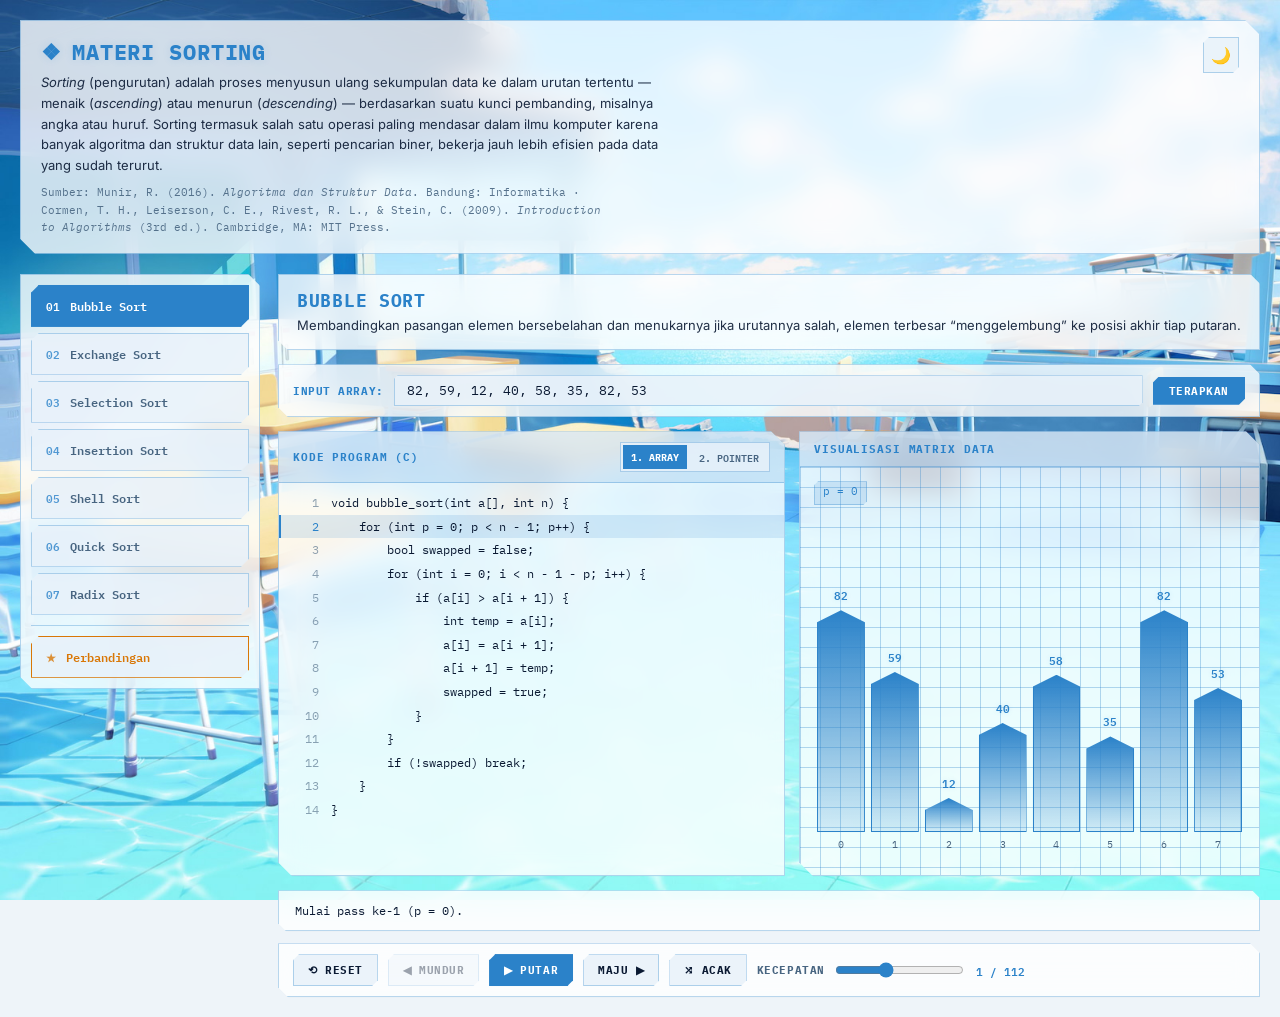
==== commit 5244865d: "Restore sorting case study UI, add multi-algorithm benchmark, and fix core bugs * perbaiki masalah b" ====
--- a/lab.html
+++ b/lab.html
@@ -19,10 +19,8 @@
     <header class="top">
       <div class="top-text">
         <h1><span>❖</span> MATERI SORTING</h1>
-        <p>Sorting (pengurutan) adalah proses menyusun ulang sekumpulan data ke dalam urutan tertentu — menaik (ascending) atau
-           menurun (descending) — berdasarkan suatu kunci pembanding, misalnya angka atau huruf. Sorting termasuk salah satu operasi paling mendasar dalam ilmu komputer karena banyak algoritma dan struktur data lain, seperti pencarian biner, bekerja jauh lebih efisien pada data yang sudah terurut.</p>
-        <p class="source-note">Rujukan: Munir, R. (2016) &middot; Cormen, T. H. et al. (2009) <i>Introduction to
-            Algorithms</i>.</p>
+        <p><i>Sorting</i> (pengurutan) adalah proses menyusun ulang sekumpulan data ke dalam urutan tertentu — menaik (<i>ascending</i>) atau menurun (<i>descending</i>) — berdasarkan suatu kunci pembanding, misalnya angka atau huruf. Sorting termasuk salah satu operasi paling mendasar dalam ilmu komputer karena banyak algoritma dan struktur data lain, seperti pencarian biner, bekerja jauh lebih efisien pada data yang sudah terurut.</p>
+        <p class="source-note">Sumber: Munir, R. (2016). <i>Algoritma dan Struktur Data</i>. Bandung: Informatika &middot; Cormen, T. H., Leiserson, C. E., Rivest, R. L., &amp; Stein, C. (2009). <i>Introduction to Algorithms</i> (3rd ed.). Cambridge, MA: MIT Press.</p>
       </div>
       <button class="theme-toggle" id="themeToggle" title="Ganti tema" aria-label="Ganti tema">🌙</button>
     </header>
